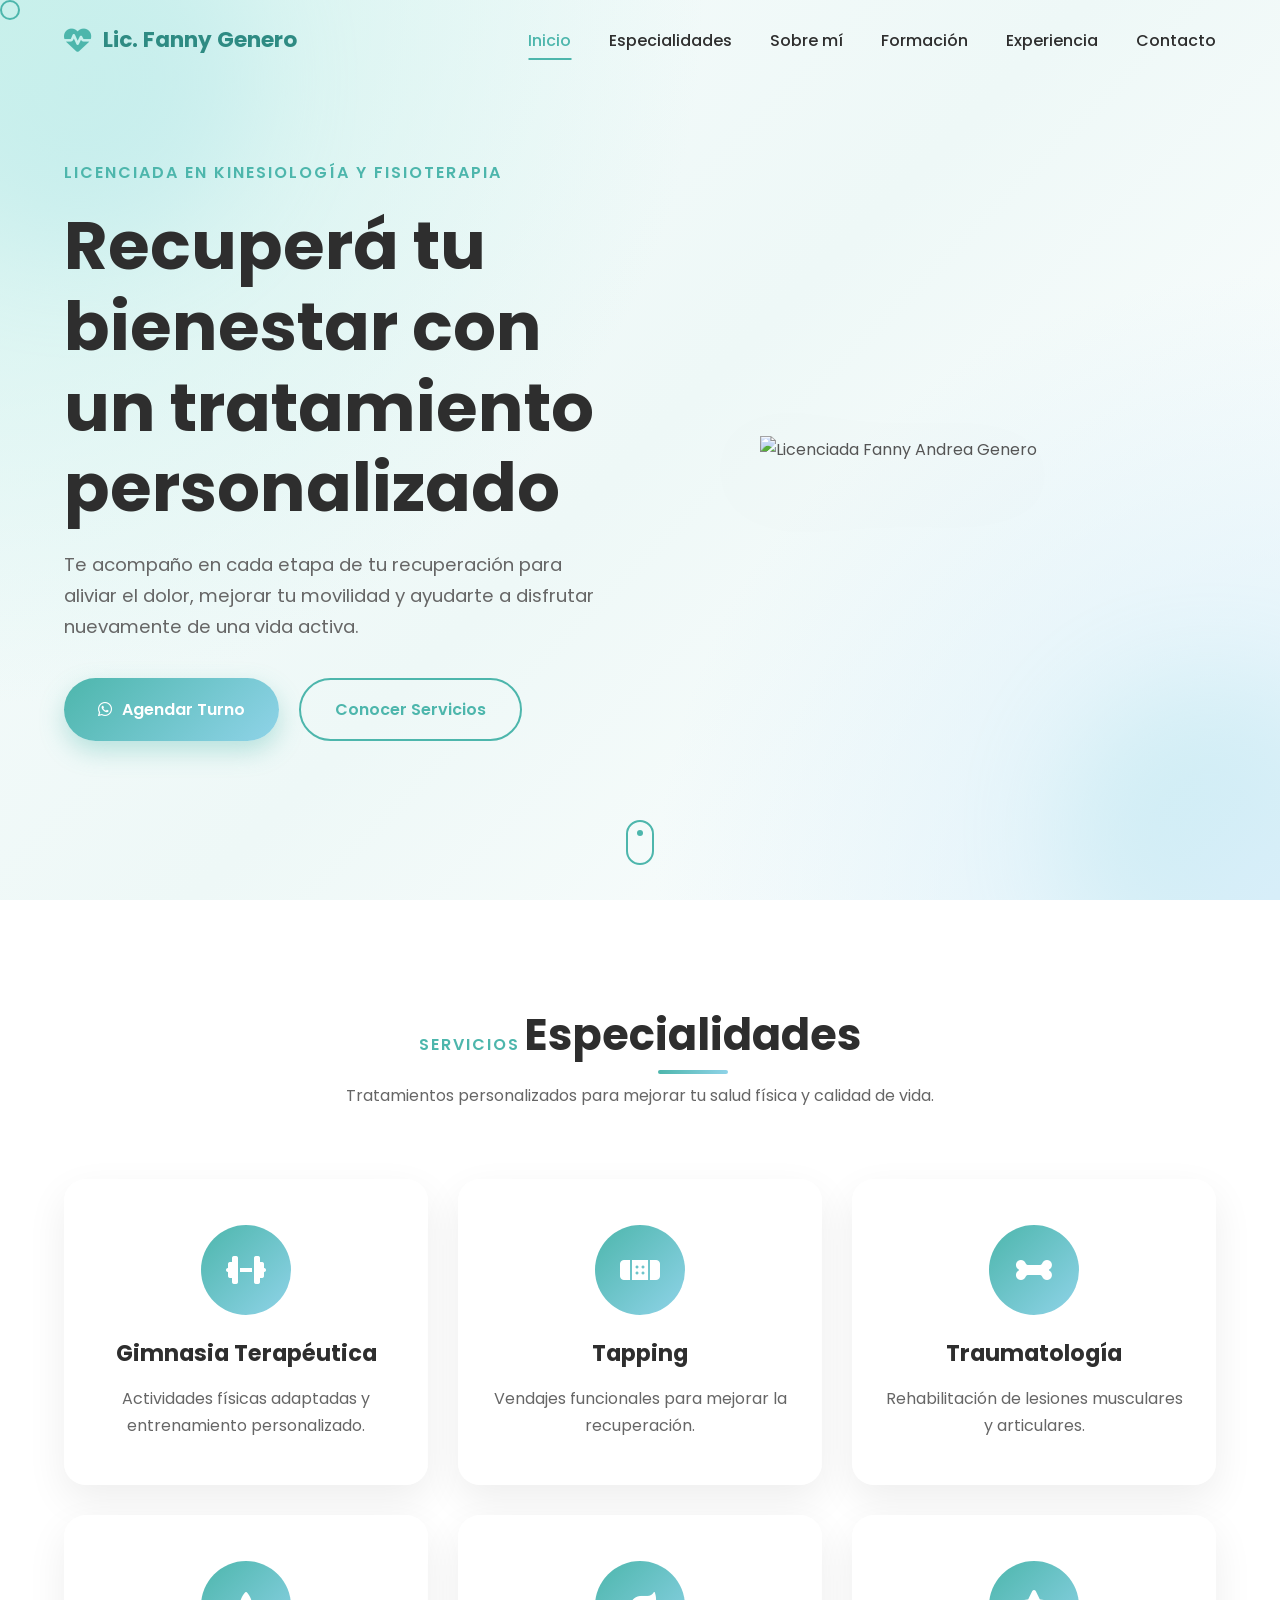
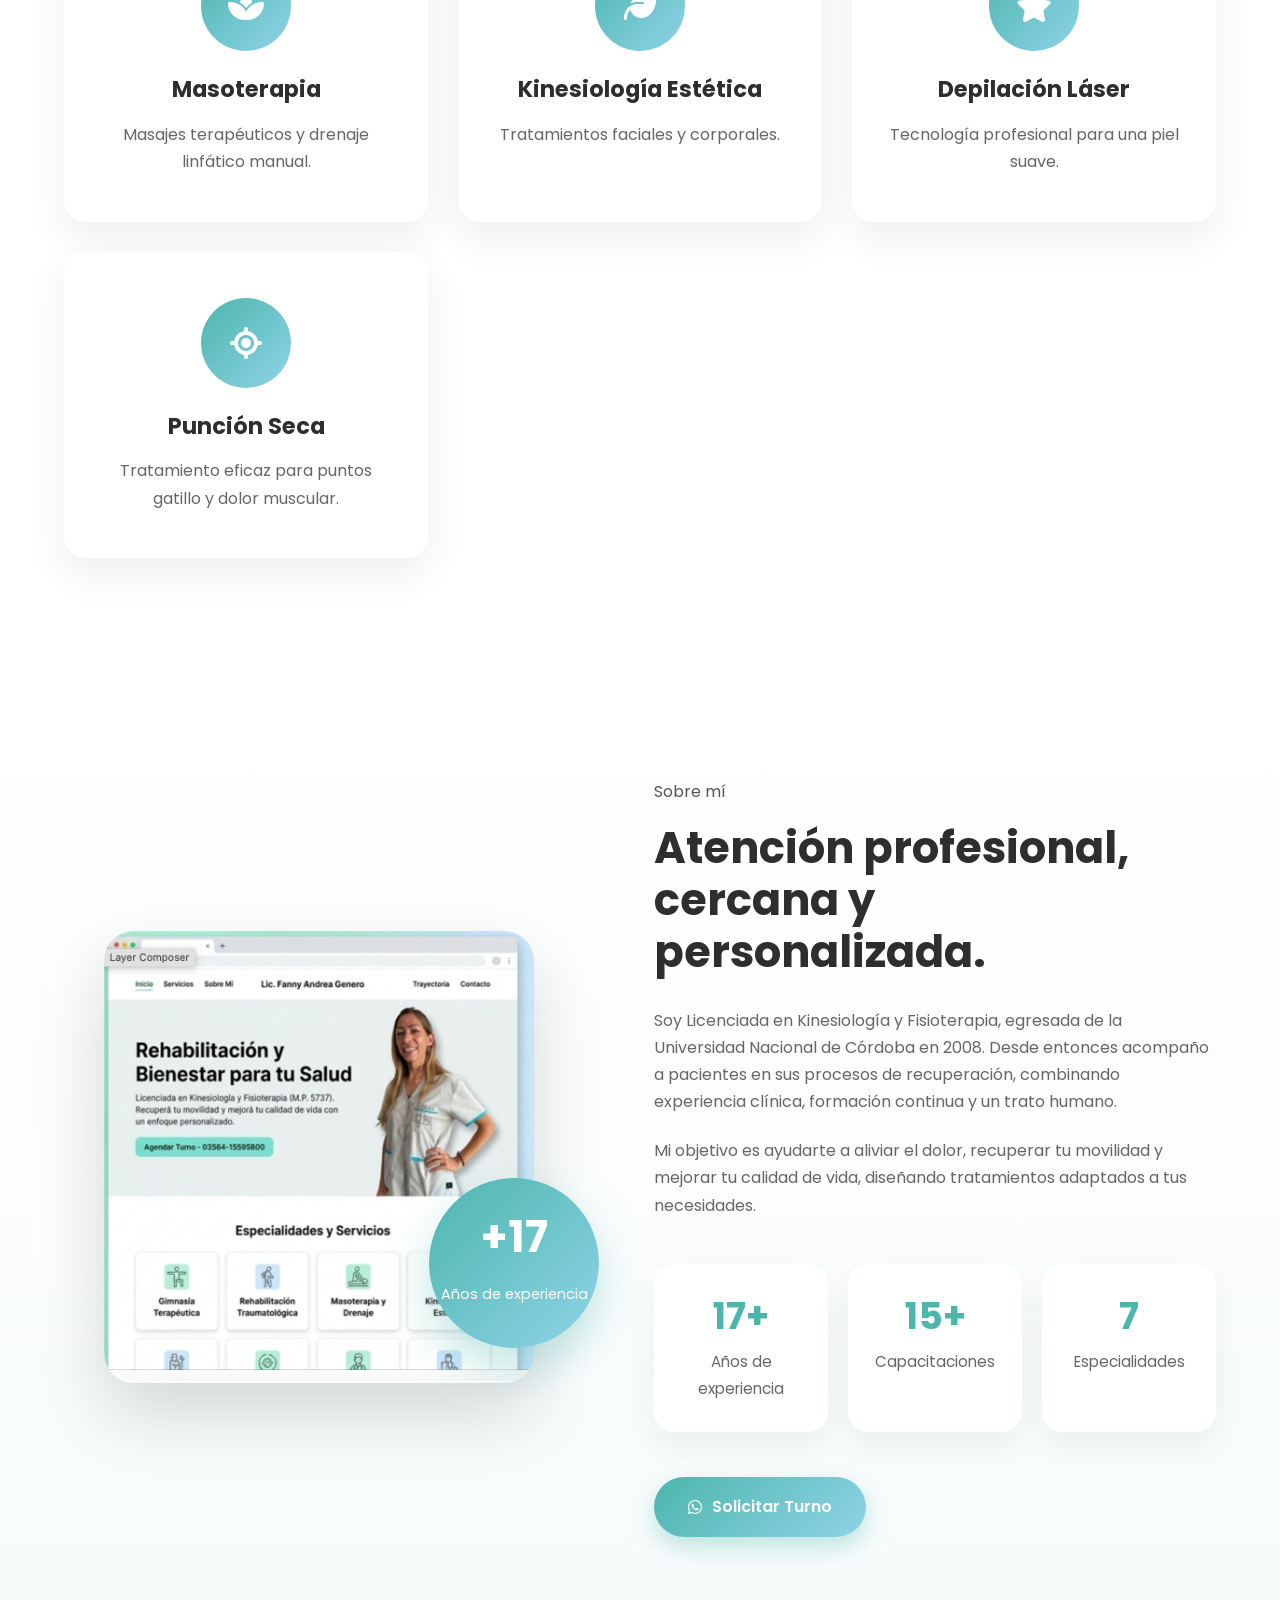
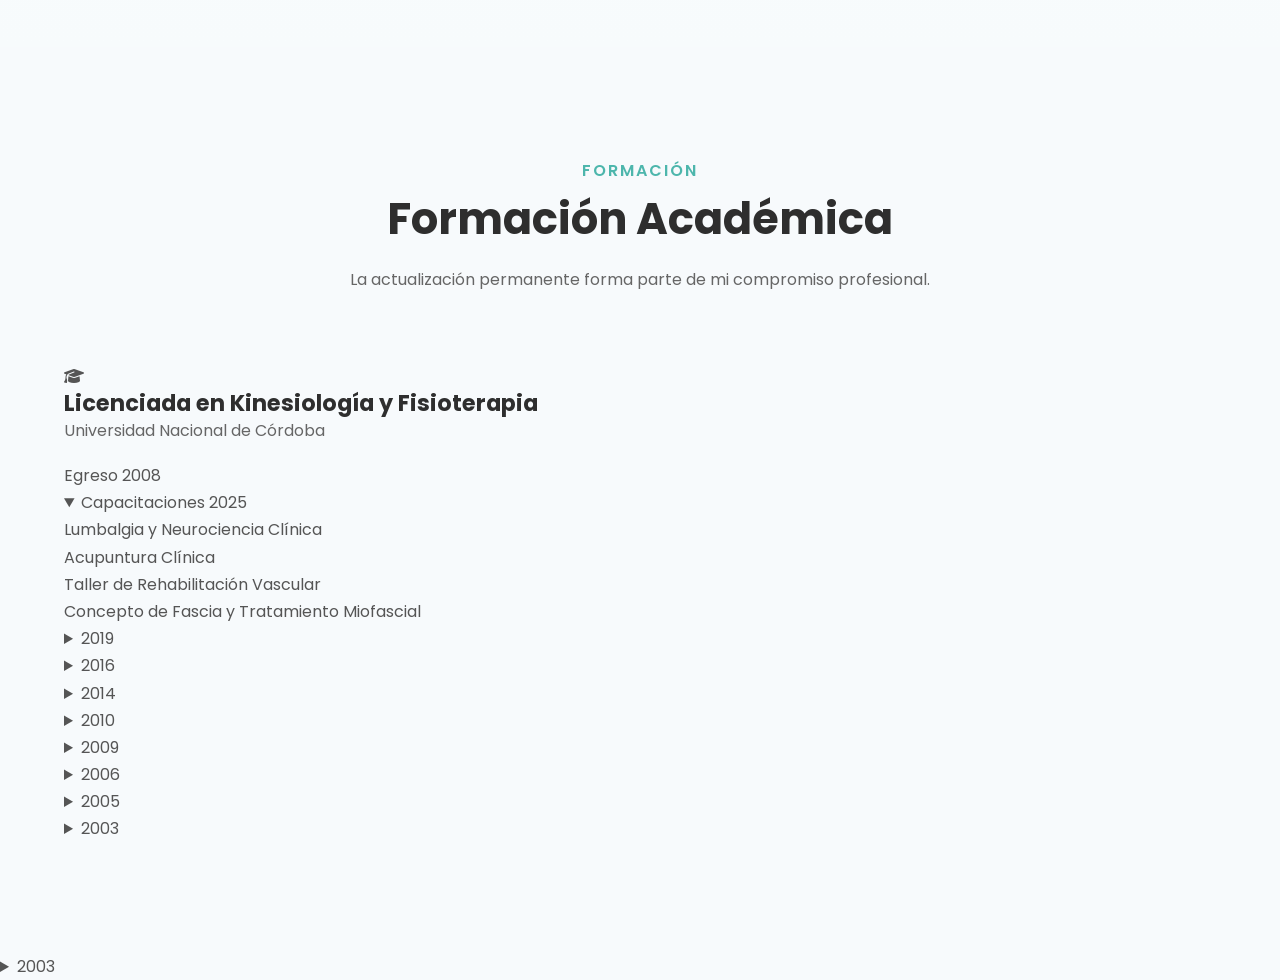
==== index.html @ ac8b34dc "Seccion About me terminada" ====
<!DOCTYPE html>
<html lang="es">
    

<head>
    <meta charset="UTF-8">
    <meta http-equiv="X-UA-Compatible" content="IE=edge">

    <meta name="viewport"
        content="width=device-width, initial-scale=1.0">

    <title>
        Lic. Fanny Andrea Genero | Kinesiología y Fisioterapia
    </title>

    <meta name="description"
        content="Licenciada en Kinesiología y Fisioterapia. Rehabilitación traumatológica, punción seca, drenaje linfático, masoterapia, gimnasia terapéutica y tratamientos personalizados en San Francisco, Córdoba.">

    <meta name="keywords"
        content="kinesiología, fisioterapia, rehabilitación, traumatología, drenaje linfático, masoterapia, punción seca, San Francisco Córdoba">

    <meta name="author"
        content="Lic. Fanny Andrea Genero">

    <!-- Google Fonts -->

    <link rel="preconnect"
        href="https://fonts.googleapis.com">

    <link rel="preconnect"
        href="https://fonts.gstatic.com"
        crossorigin>

    <link href="https://fonts.googleapis.com/css2?family=Poppins:wght@300;400;500;600;700&display=swap"
        rel="stylesheet">

    <!-- Font Awesome -->

    <link rel="stylesheet"
        href="https://cdnjs.cloudflare.com/ajax/libs/font-awesome/6.7.2/css/all.min.css">

    <!-- AOS -->

    <link href="https://unpkg.com/aos@2.3.4/dist/aos.css"
        rel="stylesheet">

    <!-- CSS -->

    <link rel="stylesheet"
        href="css/style.css">

   <link rel="stylesheet"
        href="css/animations.css">

    <link rel="stylesheet"
        href="css/responsive.css">


</head>

<body>
    
    <!--==========================
            CURSOR
    ===========================-->

    <div class="cursor"></div>

    <!--==========================
            HEADER
    ===========================-->

    <header id="header">

        <div class="container">
    
            <a href="#hero" class="logo">
    
                <i class="fa-solid fa-heart-pulse"></i>
    
                <span>Lic. Fanny Genero</span>
    
            </a>
    
            <nav id="navbar">
    
                <ul>
    
                    <li><a href="#hero" class="active">Inicio</a></li>
    
                    <li><a href="#especialidades">Especialidades</a></li>
    
                    <li><a href="#about">Sobre mí</a></li>
    
                    <li><a href="#formacion">Formación</a></li>
    
                    <li><a href="#experiencia">Experiencia</a></li>
    
                    <li><a href="#contacto">Contacto</a></li>
    
                </ul>
    
            </nav>
    
            <div class="menu-btn" id="menu-btn">
    
                <span></span>
                <span></span>
                <span></span>
    
            </div>
    
        </div>
    
    </header>
    
    <div id="progress-bar"></div>

    <!--==========================
            HERO
    ===========================-->

    <section id="hero">

        <div class="hero-bg"></div>

        <div class="blob blob1"></div>

        <div class="blob blob2"></div>

        <div class="container hero-container">

            <div class="hero-text"
                data-aos="fade-right">

                <span class="subtitle">

                    Licenciada en Kinesiología y Fisioterapia

                </span>

                <h1>

                    Recuperá tu bienestar
                    con un tratamiento
                    personalizado

                </h1>

                <p>

                    Te acompaño en cada etapa de tu recuperación
                    para aliviar el dolor, mejorar tu movilidad
                    y ayudarte a disfrutar nuevamente de una vida activa.

                </p>

                <div class="hero-buttons">

                    <a href="https://wa.me/54356415595800"
                        target="_blank"
                        class="btn-primary">

                        <i class="fab fa-whatsapp"></i>

                        Agendar Turno

                    </a>

                    <a href="#especialidades"
                        class="btn-secondary">

                        Conocer Servicios

                    </a>

                </div>

            </div>

            <div class="hero-image"
                data-aos="fade-left">
                <img src="assets/img/fanny.png"
                    alt="Licenciada Fanny Andrea Genero">

            </div>

        </div>

        <div class="scroll-down">

            <span></span>

        </div>

    </section>

    <!--==========================
        ESPECIALIDADES
    ===========================-->

    <section id="especialidades">

        <div class="container">

            <div class="section-title"
                data-aos="fade-up">

                <span>Servicios</span>

                <h2>

                    Especialidades

                </h2>

                <p>

                    Tratamientos personalizados para mejorar
                    tu salud física y calidad de vida.

                </p>

            </div>

            <div class="cards">

                <!-- CARD -->

                <article class="card"
                    data-aos="zoom-in">

                    <i class="fas fa-dumbbell"></i>

                    <h3>

                        Gimnasia Terapéutica

                    </h3>

                    <p>

                        Actividades físicas adaptadas y entrenamiento personalizado.

                    </p>

                </article>

                <!-- CARD -->

                <article class="card"
                    data-aos="zoom-in"
                    data-aos-delay="100">

                    <i class="fas fa-band-aid"></i>

                    <h3>

                        Tapping

                    </h3>

                    <p>

                        Vendajes funcionales para mejorar la recuperación.

                    </p>

                </article>

                <!-- CARD -->

                <article class="card"
                    data-aos="zoom-in"
                    data-aos-delay="200">

                    <i class="fas fa-bone"></i>

                    <h3>

                        Traumatología

                    </h3>

                    <p>

                        Rehabilitación de lesiones musculares y articulares.

                    </p>

                </article>

                <!-- CARD -->

                <article class="card"
                    data-aos="zoom-in"
                    data-aos-delay="300">

                    <i class="fas fa-spa"></i>

                    <h3>

                        Masoterapia

                    </h3>

                    <p>

                        Masajes terapéuticos y drenaje linfático manual.

                    </p>

                </article>

                <!-- CARD -->

                <article class="card"
                    data-aos="zoom-in">

                    <i class="fas fa-leaf"></i>

                    <h3>

                        Kinesiología Estética

                    </h3>

                    <p>

                        Tratamientos faciales y corporales.

                    </p>

                </article>

                <!-- CARD -->

                <article class="card"
                    data-aos="zoom-in">

                    <i class="fas fa-star"></i>

                    <h3>

                        Depilación Láser

                    </h3>

                    <p>

                        Tecnología profesional para una piel suave.

                    </p>

                </article>

                <!-- CARD -->

                <article class="card"
                    data-aos="zoom-in">

                    <i class="fas fa-location-crosshairs"></i>

                    <h3>

                        Punción Seca

                    </h3>

                    <p>

                        Tratamiento eficaz para puntos gatillo y dolor muscular.

                    </p>

                </article>

            </div>

        </div>

    </section>
    <!--==========================
        SOBRE MI
===========================-->

<section id="about">

    <div class="container">

        <div class="about-grid">

            <div class="about-image" data-aos="fade-right">

                <div class="image-wrapper">

                    <img src="assets/img/sobremi.png"
                        alt="Lic. Fanny Andrea Genero">

                    <div class="experience-badge">

                        <span>+17</span>

                        <p>Años de experiencia</p>

                    </div>

                </div>

            </div>

            <div class="about-content" data-aos="fade-left">

                <span class="section-subtitle">

                    Sobre mí

                </span>

                <h2>

                    Atención profesional, cercana y personalizada.

                </h2>

                <p>

                    Soy Licenciada en Kinesiología y Fisioterapia,
                    egresada de la Universidad Nacional de Córdoba en 2008.
                    Desde entonces acompaño a pacientes en sus procesos de recuperación,
                    combinando experiencia clínica, formación continua y un trato humano.

                </p>

                <p>

                    Mi objetivo es ayudarte a aliviar el dolor,
                    recuperar tu movilidad y mejorar tu calidad de vida,
                    diseñando tratamientos adaptados a tus necesidades.

                </p>

                <div class="stats">

                    <div class="stat">

                        <h3 class="counter" data-target="17">17+</h3>

                        <span>Años de experiencia</span>

                    </div>

                    <div class="stat">

                        <h3 class="counter" data-target="15">15+</h3>

                        <span>Capacitaciones</span>

                    </div>

                    <div class="stat">

                        <h3 class="counter" data-target="7">7</h3>

                        <span>Especialidades</span>

                    </div>

                </div>

                <a href="https://wa.me/54356415595800"

                    class="btn-primary"

                    target="_blank">

                    <i class="fab fa-whatsapp"></i>

                    Solicitar Turno

                </a>

            </div>

        </div>

    </div>

</section>
<!--==========================
        FORMACION
===========================-->

<section id="formacion">

    <div class="container">

        <div class="section-title"
            data-aos="fade-up">

            <span>Formación</span>

            <h2>

                Formación Académica

            </h2>

            <p>

                La actualización permanente forma parte de mi compromiso profesional.

            </p>

        </div>

        <div class="degree-card"
            data-aos="zoom-in">

            <i class="fa-solid fa-graduation-cap"></i>

            <div>

                <h3>

                    Licenciada en Kinesiología y Fisioterapia

                </h3>

                <p>

                    Universidad Nacional de Córdoba

                </p>

                <span>

                    Egreso 2008

                </span>

            </div>

        </div>
        <div class="accordion">

            <details open>
        
                <summary>Capacitaciones 2025</summary>
        
                <ul>
        
                    <li>Lumbalgia y Neurociencia Clínica</li>
        
                    <li>Acupuntura Clínica</li>
        
                    <li>Taller de Rehabilitación Vascular</li>
        
                    <li>Concepto de Fascia y Tratamiento Miofascial</li>
        
                </ul>
        
            </details>
        
            <details>
        
                <summary>2019</summary>
        
                <ul>
        
                    <li>Punción Seca Avanzada Nivel II</li>
        
                </ul>
        
            </details>
        
            <details>
        
                <summary>2016</summary>
        
                <ul>
        
                    <li>Punción Seca y Acupuntura Nivel I</li>
        
                </ul>
        
            </details>
        
            <details>
        
                <summary>2014</summary>
        
                <ul>
        
                    <li>Estética Facial</li>
        
                </ul>
        
            </details>
        
            <details>
        
                <summary>2010</summary>
        
                <ul>
        
                    <li>Entrenamiento Físico</li>
        
                </ul>
        
            </details>
        
            <details>
        
                <summary>2009</summary>
        
                <ul>
        
                    <li>Fisioterapia Aplicada</li>
        
                    <li>Drenaje Linfático</li>
        
                    <li>Actividades Físicas Adaptadas</li>
        
                    <li>Patología de Miembro Superior</li>
        
                </ul>
        
            </details>
        
            <details>
        
                <summary>2006</summary>
        
                <ul>
        
                    <li>Primeros Auxilios y RCP</li>
        
                </ul>
        
            </details>
        
            <details>
        
                <summary>2005</summary>
        
                <ul>
        
                    <li>Masoterapia Profesional</li>
        
                </ul>
        
            </details>
        
            <details>
        
                <summary>2003</summary>
        
                <ul>
        
                    <li>Anatomía del Aparato Digestivo</li>
        
                </ul>
        
            </details>
        
        </div>
        
        </div>
        
        </section>
        
                </ul>
        
            </details>
        
            <details>
        
                <summary>2003</summary>
        
                <ul>
        
                    <li>Anatomía del Aparato Digestivo</li>
        
                </ul>
        
            </details>
        
        </div>
        
        </div>
        
        </section>
        <script src="https://unpkg.com/aos@2.3.4/dist/aos.js"></script>

        <script>
            AOS.init({
                duration: 900,
                once: true
            });
        </script>
    
        <!-- JavaScript -->
        <script src="js/script.js"></script>
    
    </body>
    </html>
---- css/style.css ----
/*==================================================
                GOOGLE VARIABLES
==================================================*/

:root{

    --primary:#4DB6AC;
    --primary-dark:#2E8B83;

    --secondary:#8FD3E8;

    --accent:#6ED3CF;

    --dark:#2E2E2E;

    --text:#555;

    --light:#F7FAFC;

    --white:#FFFFFF;

    --shadow:0 15px 40px rgba(0,0,0,.08);

    --radius:18px;

    --transition:.35s ease;

    --max-width:1200px;

}
/*==================================================
                GOOGLE VARIABLES
==================================================*/

:root{

    --primary:#4DB6AC;
    --primary-dark:#2E8B83;

    --secondary:#8FD3E8;

    --accent:#6ED3CF;

    --dark:#2E2E2E;

    --text:#555;

    --light:#F7FAFC;

    --white:#FFFFFF;

    --shadow:0 15px 40px rgba(0,0,0,.08);

    --radius:18px;

    --transition:.35s ease;

    --max-width:1200px;

}
/*==================================================
                    RESET
==================================================*/

*{

    margin:0;
    padding:0;
    box-sizing:border-box;

}

html{

    scroll-behavior:smooth;

}

body{

    font-family:'Poppins',sans-serif;

    color:var(--text);

    background:var(--light);

    overflow-x:hidden;

    line-height:1.7;

}

img{

    width:40%;

    display:block;

}

a{

    text-decoration:none;

    color:inherit;

}

ul{

    list-style:none;

}

section{

    padding:110px 0;

    position:relative;

}

.container{

    width:min(90%,var(--max-width));

    margin:auto;

}
/*==================================================
                SCROLLBAR
==================================================*/

::-webkit-scrollbar{

    width:10px;

}

::-webkit-scrollbar-track{

    background:#eee;

}

::-webkit-scrollbar-thumb{

    background:var(--primary);

    border-radius:20px;

}

::-webkit-scrollbar-thumb:hover{

    background:var(--primary-dark);

}
/*==================================================
                TYPOGRAPHY
==================================================*/

h1,h2,h3,h4{

    color:var(--dark);

    line-height:1.2;

}

h1{

    font-size:4rem;

    font-weight:700;

}

h2{

    font-size:2.7rem;

    margin-bottom:20px;

}

h3{

    font-size:1.4rem;

}

p{

    margin-bottom:18px;

    color:#666;

}

.section-title{

    text-align:center;

    margin-bottom:70px;

}

.section-title span{

    display:inline-block;

    color:var(--primary);

    font-weight:600;

    letter-spacing:2px;

    text-transform:uppercase;

    margin-bottom:10px;

}

.section-title p{

    max-width:650px;

    margin:auto;

}
/*==================================================
                    BUTTONS
==================================================*/

.btn-primary{

    display:inline-flex;

    align-items:center;

    gap:10px;

    background:linear-gradient(135deg,
    var(--primary),
    var(--secondary));

    color:white;

    padding:16px 34px;

    border-radius:50px;

    transition:.35s;

    font-weight:600;

    box-shadow:0 10px 25px rgba(77,182,172,.35);

}

.btn-primary:hover{

    transform:translateY(-5px);

    box-shadow:0 20px 35px rgba(77,182,172,.45);

}

.btn-secondary{

    display:inline-flex;

    padding:16px 34px;

    border-radius:50px;

    border:2px solid var(--primary);

    color:var(--primary);

    transition:.35s;

    font-weight:600;

}

.btn-secondary:hover{

    background:var(--primary);

    color:white;

}
/*==================================================
                PRELOADER
==================================================*/

#preloader{

    position:fixed;

    inset:0;

    background:white;

    z-index:99999;

    display:flex;

    justify-content:center;

    align-items:center;

}

.loader{

    width:60px;

    height:60px;

    border:6px solid #ddd;

    border-top:6px solid var(--primary);

    border-radius:50%;

    animation:spin 1s linear infinite;

}

@keyframes spin{

    to{

        transform:rotate(360deg);

    }

}
/*==================================================
                CURSOR
==================================================*/

.cursor{

    width:20px;

    height:20px;

    border:2px solid var(--primary);

    border-radius:50%;

    position:fixed;

    pointer-events:none;

    z-index:9999;

    transition:transform .15s ease;

}
/*==================================================
                    HERO
==================================================*/

#hero{

    min-height:100vh;

    display:flex;

    align-items:center;

    position:relative;

    overflow:hidden;

    background:linear-gradient(
        135deg,
        #f7fcfc 0%,
        #eef8f7 50%,
        #ffffff 100%
    );

}

.hero-container{

    display:grid;

    grid-template-columns:1fr 1fr;

    align-items:center;

    gap:80px;

    position:relative;

    z-index:2;

}

.hero-text h1{

    font-size:4.2rem;

    margin:20px 0;

}

.hero-text p{

    font-size:1.15rem;

    max-width:550px;

    margin-bottom:35px;

}

.subtitle{

    display:inline-block;

    color:var(--primary);

    font-weight:600;

    letter-spacing:2px;

    text-transform:uppercase;

}

.hero-buttons{

    display:flex;

    gap:20px;

    flex-wrap:wrap;

}

.hero-image{

    display:flex;

    justify-content:center;

    position:relative;

}

.hero-image img{

    width:70%;

    max-width:500px;

    animation:floating 5s ease-in-out infinite;

    filter:drop-shadow(0 25px 40px rgba(0,0,0,.15));

}
/*==================================================
                HERO BACKGROUND
==================================================*/

.hero-bg{

    position:absolute;

    inset:0;

    background:
    radial-gradient(circle at top left,#c8f0eb 0%,transparent 45%),
    radial-gradient(circle at bottom right,#d7eef9 0%,transparent 40%);

    z-index:1;

}

.blob{

    position:absolute;

    border-radius:50%;

    filter:blur(60px);

    opacity:.45;

    animation:blob 12s ease-in-out infinite;

}

.blob1{

    width:320px;

    height:320px;

    background:#8FD3E8;

    top:-80px;

    left:-80px;

}

.blob2{

    width:260px;

    height:260px;

    background:#6ED3CF;

    bottom:-60px;

    right:-60px;

}
/*==================================================
            SCROLL INDICATOR
==================================================*/

.scroll-down{

    position:absolute;

    bottom:35px;

    left:50%;

    transform:translateX(-50%);

}

.scroll-down span{

    width:28px;

    height:45px;

    border:2px solid var(--primary);

    border-radius:20px;

    display:block;

    position:relative;

}

.scroll-down span::before{

    content:"";

    position:absolute;

    width:6px;

    height:6px;

    background:var(--primary);

    border-radius:50%;

    left:50%;

    transform:translateX(-50%);

    top:8px;

    animation:scroll 2s infinite;

}
/*==================================================
                HEADER PREMIUM
==================================================*/

#header{

    position:fixed;

    top:0;

    left:0;

    width:100%;

    padding:22px 0;

    z-index:1000;

    transition:all .4s ease;

}

#header.scrolled{

    background:rgba(255,255,255,.85);

    backdrop-filter:blur(18px);

    -webkit-backdrop-filter:blur(18px);

    box-shadow:0 8px 30px rgba(0,0,0,.08);

    padding:16px 0;

}

#header .container{

    display:flex;

    justify-content:space-between;

    align-items:center;

}

.logo{

    display:flex;

    align-items:center;

    gap:12px;

    font-size:1.35rem;

    font-weight:700;

    color:var(--primary-dark);

}

.logo i{

    font-size:1.7rem;

    color:var(--primary);

}

#navbar ul{

    display:flex;

    gap:38px;

}

#navbar a{

    position:relative;

    font-weight:500;

    color:var(--dark);

    transition:.3s;

}

#navbar a:hover,
#navbar a.active{

    color:var(--primary);

}

#navbar a::after{

    content:"";

    position:absolute;

    left:50%;

    bottom:-8px;

    width:0;

    height:2px;

    background:var(--primary);

    transform:translateX(-50%);

    transition:.3s;

}

#navbar a:hover::after,
#navbar a.active::after{

    width:100%;

}

.menu-btn{

    display:none;

    width:34px;

    cursor:pointer;

}

.menu-btn span{

    display:block;

    height:3px;

    margin:7px 0;

    background:var(--dark);

    border-radius:10px;

    transition:.3s;

}

/* Barra de progreso */

#progress-bar{

    position:fixed;

    top:0;

    left:0;

    width:0;

    height:4px;

    background:linear-gradient(90deg,var(--primary),var(--secondary));

    z-index:2000;

}
/*==================================================
            ESPECIALIDADES
==================================================*/

#especialidades{

    background:#ffffff;

}

.cards{

    display:grid;

    grid-template-columns:repeat(auto-fit,minmax(280px,1fr));

    gap:30px;

}

.card{

    position:relative;

    overflow:hidden;

    background:rgba(255,255,255,.9);

    border-radius:22px;

    padding:45px 30px;

    text-align:center;

    box-shadow:0 15px 40px rgba(0,0,0,.07);

    transition:all .35s ease;

    border:1px solid rgba(255,255,255,.4);

}

.card:hover{

    transform:translateY(-12px);

    box-shadow:0 30px 60px rgba(0,0,0,.12);

}

.card i{

    width:90px;

    height:90px;

    margin:auto;

    display:flex;

    align-items:center;

    justify-content:center;

    border-radius:50%;

    font-size:2rem;

    color:#fff;

    background:linear-gradient(135deg,var(--primary),var(--secondary));

    margin-bottom:25px;

    transition:.35s;

}

.card:hover i{

    transform:rotateY(180deg) scale(1.1);

}

.card h3{

    margin-bottom:18px;

}

.card p{

    margin:0;

}
/*==================================================
            ESPECIALIDADES
==================================================*/

#especialidades{

    background:#ffffff;

}

.cards{

    display:grid;

    grid-template-columns:repeat(auto-fit,minmax(280px,1fr));

    gap:30px;

}

.card{

    position:relative;

    overflow:hidden;

    background:rgba(255,255,255,.9);

    border-radius:22px;

    padding:45px 30px;

    text-align:center;

    box-shadow:0 15px 40px rgba(0,0,0,.07);

    transition:all .35s ease;

    border:1px solid rgba(255,255,255,.4);

}

.card:hover{

    transform:translateY(-12px);

    box-shadow:0 30px 60px rgba(0,0,0,.12);

}

.card i{

    width:90px;

    height:90px;

    margin:auto;

    display:flex;

    align-items:center;

    justify-content:center;

    border-radius:50%;

    font-size:2rem;

    color:#fff;

    background:linear-gradient(135deg,var(--primary),var(--secondary));

    margin-bottom:25px;

    transition:.35s;

}

.card:hover i{

    transform:rotateY(180deg) scale(1.1);

}

.card h3{

    margin-bottom:18px;

}

.card p{

    margin:0;

}
#especialidades .section-title h2{

    position:relative;

    display:inline-block;

}

#especialidades .section-title h2::after{

    content:"";

    width:70px;

    height:4px;

    background:linear-gradient(
        90deg,
        var(--primary),
        var(--secondary)
    );

    border-radius:10px;

    position:absolute;

    left:50%;

    bottom:-12px;

    transform:translateX(-50%);

}
/*==================================================
                    ABOUT
==================================================*/

#about{

    background:linear-gradient(
        180deg,
        #ffffff 0%,
        #f7fbfc 100%
    );

}

.about-grid{

    display:grid;

    grid-template-columns:1fr 1.1fr;

    gap:80px;

    align-items:center;

}

.image-wrapper{

    position:relative;

    display:flex;

    justify-content:center;

}

.image-wrapper img{

    width:100%;

    max-width:430px;

    border-radius:30px;

    box-shadow:0 30px 70px rgba(0,0,0,.15);

}

.experience-badge{

    position:absolute;

    right:-25px;

    bottom:35px;

    width:170px;

    height:170px;

    background:linear-gradient(
        135deg,
        var(--primary),
        var(--secondary)
    );

    color:white;

    border-radius:50%;

    display:flex;

    flex-direction:column;

    justify-content:center;

    align-items:center;

    text-align:center;

    box-shadow:0 20px 45px rgba(77,182,172,.35);

}

.experience-badge span{

    font-size:2.7rem;

    font-weight:700;

}

.experience-badge p{

    color:white;

    margin-top:8px;

    font-size:.9rem;

}

.about-content h2{

    margin:18px 0 28px;

}

.about-content p{

    margin-bottom:22px;

}
/*==================================================
                    STATS
==================================================*/

.stats{

    display:grid;

    grid-template-columns:repeat(3,1fr);

    gap:20px;

    margin:45px 0;

}

.stat{

    background:#fff;

    padding:30px 20px;

    border-radius:20px;

    text-align:center;

    box-shadow:0 12px 35px rgba(0,0,0,.06);

    transition:.35s;

}

.stat:hover{

    transform:translateY(-10px);

}

.stat h3{

    color:var(--primary);

    font-size:2.3rem;

    margin-bottom:10px;

}

.stat span{

    font-size:.95rem;

    color:#666;

}
---- css/animations.css ----
/*==================================================
                ANIMACIONES
==================================================*/

/* Fade In */

@keyframes fadeIn {
    from {
        opacity: 0;
    }
    to {
        opacity: 1;
    }
}

/* Fade Up */

@keyframes fadeUp {
    from {
        opacity: 0;
        transform: translateY(60px);
    }

    to {
        opacity: 1;
        transform: translateY(0);
    }
}

/* Fade Left */

@keyframes fadeLeft {
    from {
        opacity: 0;
        transform: translateX(-60px);
    }

    to {
        opacity: 1;
        transform: translateX(0);
    }
}

/* Fade Right */

@keyframes fadeRight {
    from {
        opacity: 0;
        transform: translateX(60px);
    }

    to {
        opacity: 1;
        transform: translateX(0);
    }
}

/* Zoom */

@keyframes zoomIn {

    from {

        opacity: 0;
        transform: scale(.8);

    }

    to {

        opacity: 1;
        transform: scale(1);

    }

}

/* Imagen flotando */

@keyframes floating {

    0% {

        transform: translateY(0px);

    }

    50% {

        transform: translateY(-15px);

    }

    100% {

        transform: translateY(0px);

    }

}

/* Blob */

@keyframes blob {

    0% {

        transform: translate(0,0) scale(1);

    }

    33% {

        transform: translate(30px,-40px) scale(1.08);

    }

    66% {

        transform: translate(-20px,20px) scale(.95);

    }

    100% {

        transform: translate(0,0) scale(1);

    }

}

/* Scroll Indicator */

@keyframes scroll {

    0% {

        opacity:0;
        transform:translateY(-5px);

    }

    50%{

        opacity:1;

    }

    100%{

        opacity:0;
        transform:translateY(15px);

    }

}

/* Shine */

@keyframes shine{

    from{

        left:-100%;

    }

    to{

        left:120%;

    }

}

/* Pulso */

@keyframes pulse{

    0%{

        transform:scale(1);

    }

    50%{

        transform:scale(1.08);

    }

    100%{

        transform:scale(1);

    }

}

/* Rotación Loader */

@keyframes spin{

    to{

        transform:rotate(360deg);

    }

}

/* Clases reutilizables */

.fade-up{

    animation:fadeUp .8s ease both;

}

.fade-left{

    animation:fadeLeft .8s ease both;

}

.fade-right{

    animation:fadeRight .8s ease both;

}

.zoom{

    animation:zoomIn .8s ease both;

}

.floating{

    animation:floating 4s ease-in-out infinite;

}

.blob-animation{

    animation:blob 10s ease-in-out infinite;

}

.pulse{

    animation:pulse 2s infinite;

}
---- css/responsive.css ----
/*==================================================
                ANIMACIONES
==================================================*/

/* Fade In */

@keyframes fadeIn {
    from {
        opacity: 0;
    }
    to {
        opacity: 1;
    }
}

/* Fade Up */

@keyframes fadeUp {
    from {
        opacity: 0;
        transform: translateY(60px);
    }

    to {
        opacity: 1;
        transform: translateY(0);
    }
}

/* Fade Left */

@keyframes fadeLeft {
    from {
        opacity: 0;
        transform: translateX(-60px);
    }

    to {
        opacity: 1;
        transform: translateX(0);
    }
}

/* Fade Right */

@keyframes fadeRight {
    from {
        opacity: 0;
        transform: translateX(60px);
    }

    to {
        opacity: 1;
        transform: translateX(0);
    }
}

/* Zoom */

@keyframes zoomIn {

    from {

        opacity: 0;
        transform: scale(.8);

    }

    to {

        opacity: 1;
        transform: scale(1);

    }

}

/* Imagen flotando */

@keyframes floating {

    0% {

        transform: translateY(0px);

    }

    50% {

        transform: translateY(-15px);

    }

    100% {

        transform: translateY(0px);

    }

}

/* Blob */

@keyframes blob {

    0% {

        transform: translate(0,0) scale(1);

    }

    33% {

        transform: translate(30px,-40px) scale(1.08);

    }

    66% {

        transform: translate(-20px,20px) scale(.95);

    }

    100% {

        transform: translate(0,0) scale(1);

    }

}

/* Scroll Indicator */

@keyframes scroll {

    0% {

        opacity:0;
        transform:translateY(-5px);

    }

    50%{

        opacity:1;

    }

    100%{

        opacity:0;
        transform:translateY(15px);

    }

}

/* Shine */

@keyframes shine{

    from{

        left:-100%;

    }

    to{

        left:120%;

    }

}

/* Pulso */

@keyframes pulse{

    0%{

        transform:scale(1);

    }

    50%{

        transform:scale(1.08);

    }

    100%{

        transform:scale(1);

    }

}

/* Rotación Loader */

@keyframes spin{

    to{

        transform:rotate(360deg);

    }

}

/* Clases reutilizables */

.fade-up{

    animation:fadeUp .8s ease both;

}

.fade-left{

    animation:fadeLeft .8s ease both;

}

.fade-right{

    animation:fadeRight .8s ease both;

}

.zoom{

    animation:zoomIn .8s ease both;

}

.floating{

    animation:floating 4s ease-in-out infinite;

}

.blob-animation{

    animation:blob 10s ease-in-out infinite;

}

.pulse{

    animation:pulse 2s infinite;

}
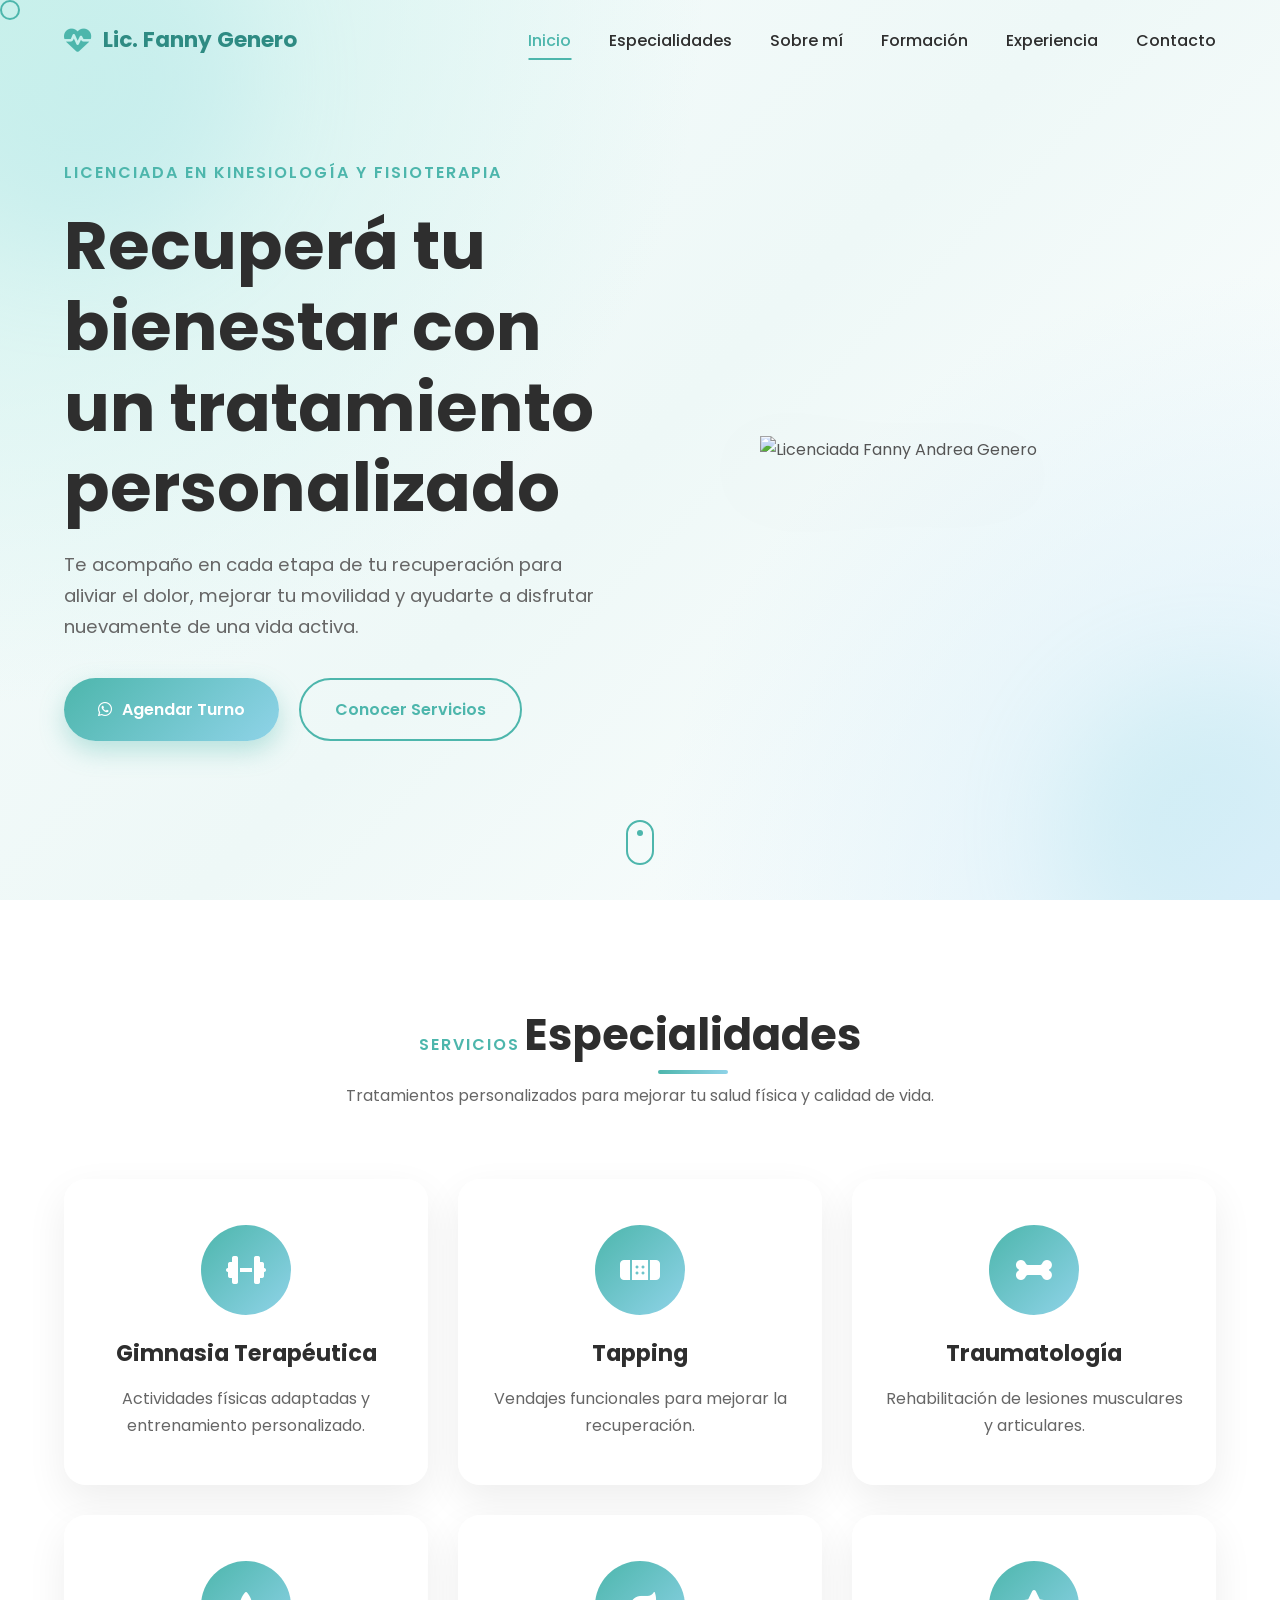
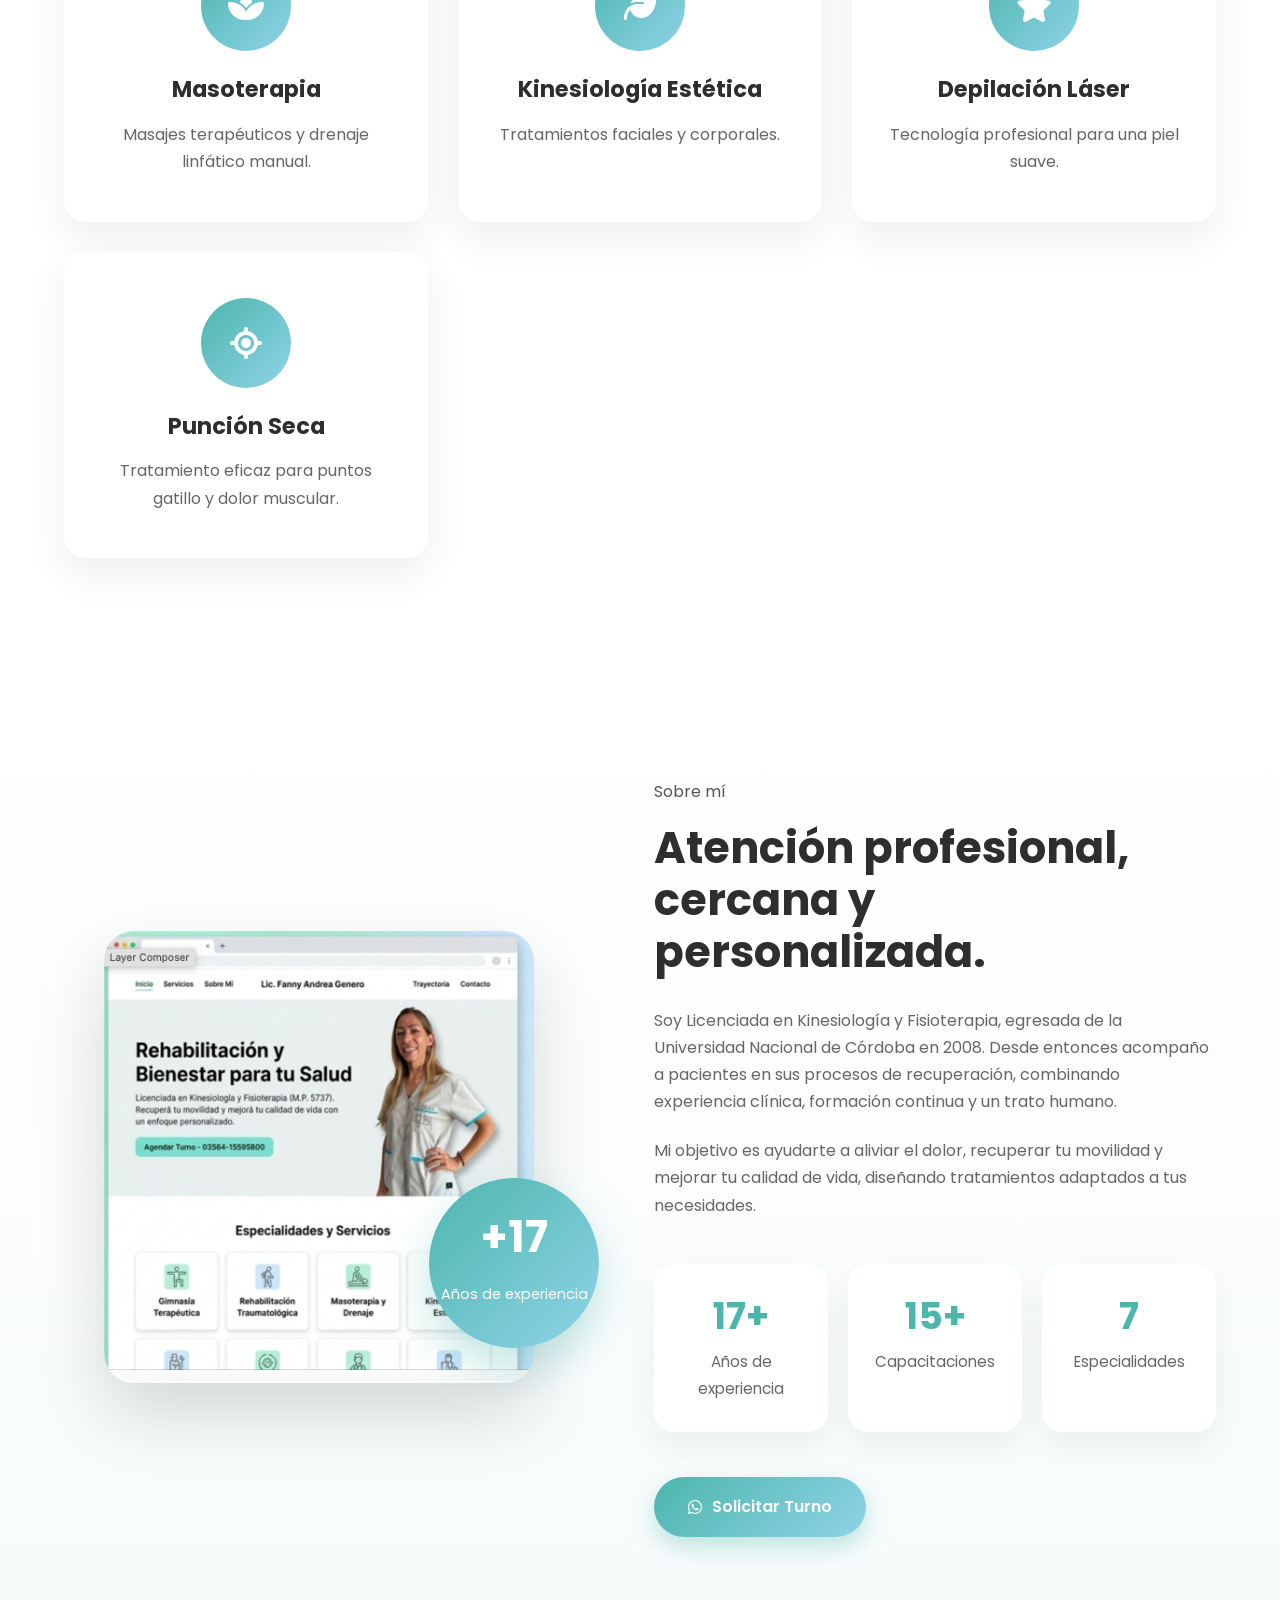
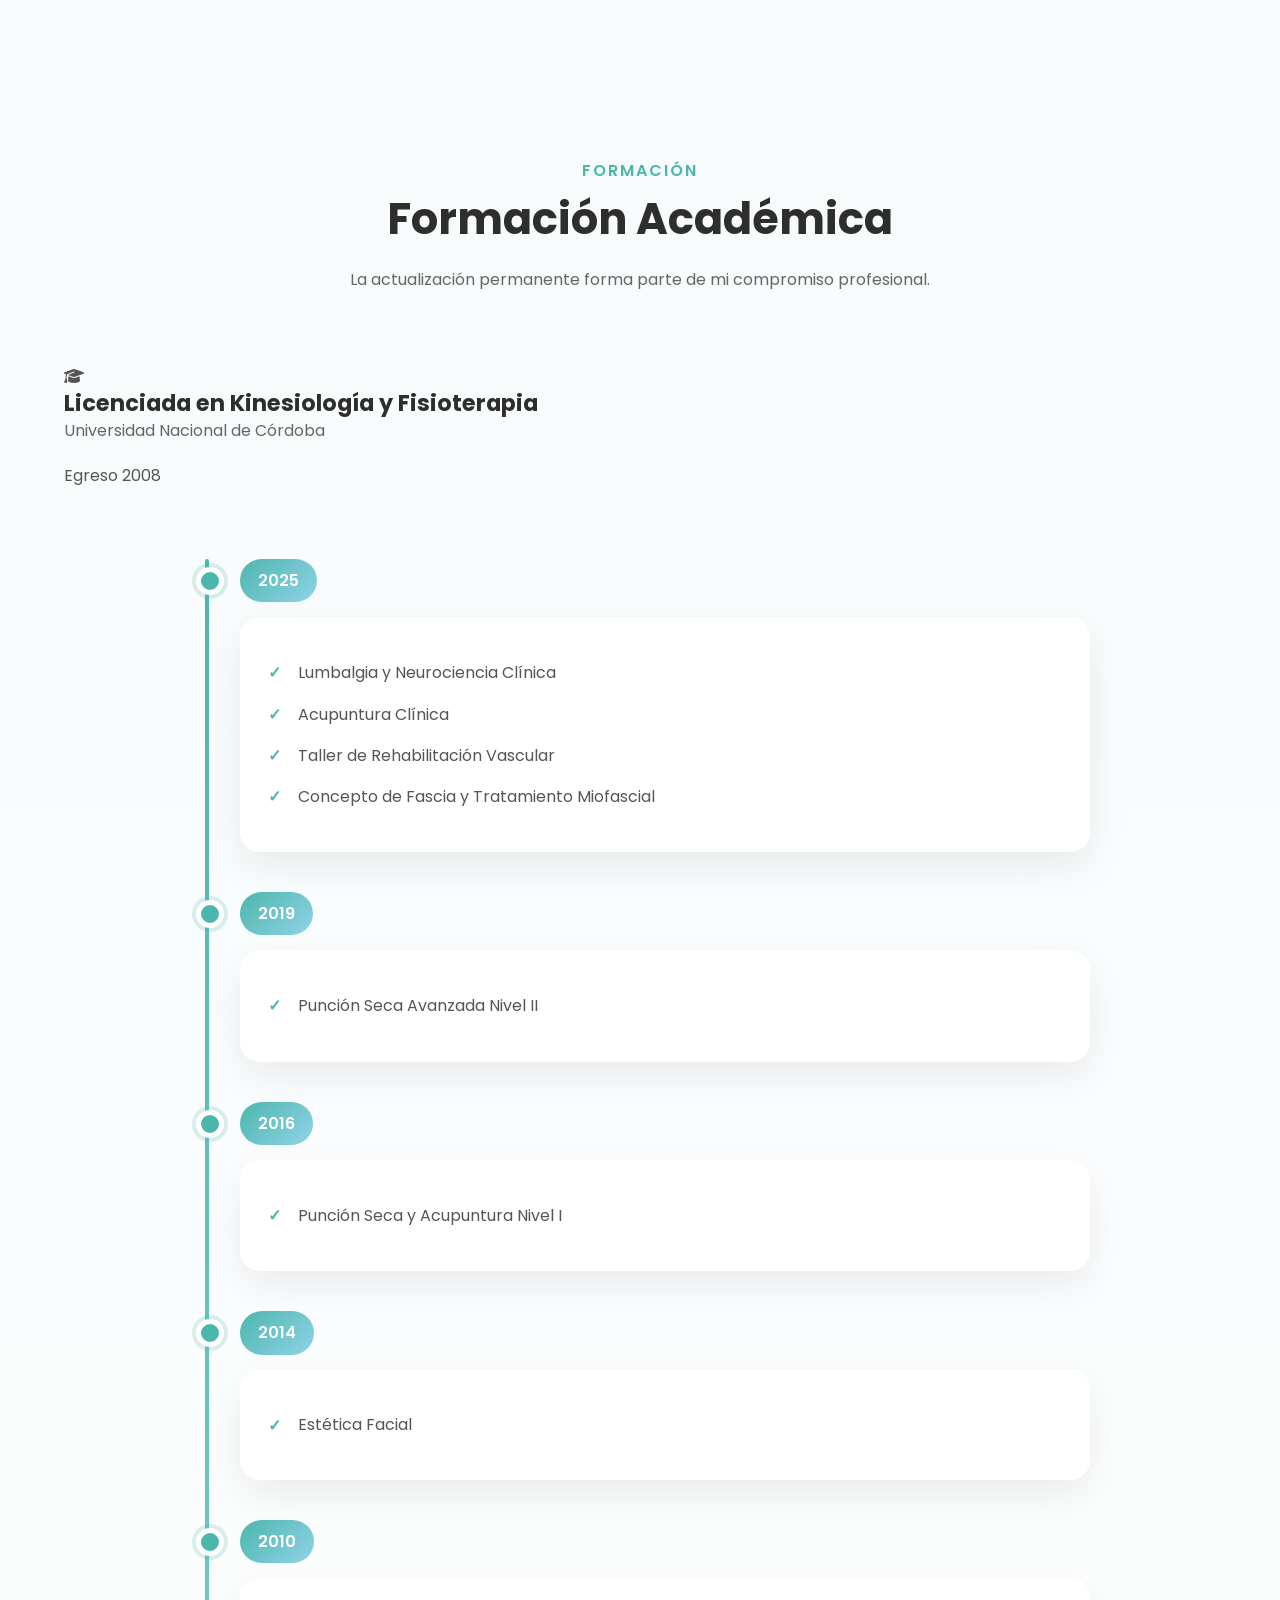
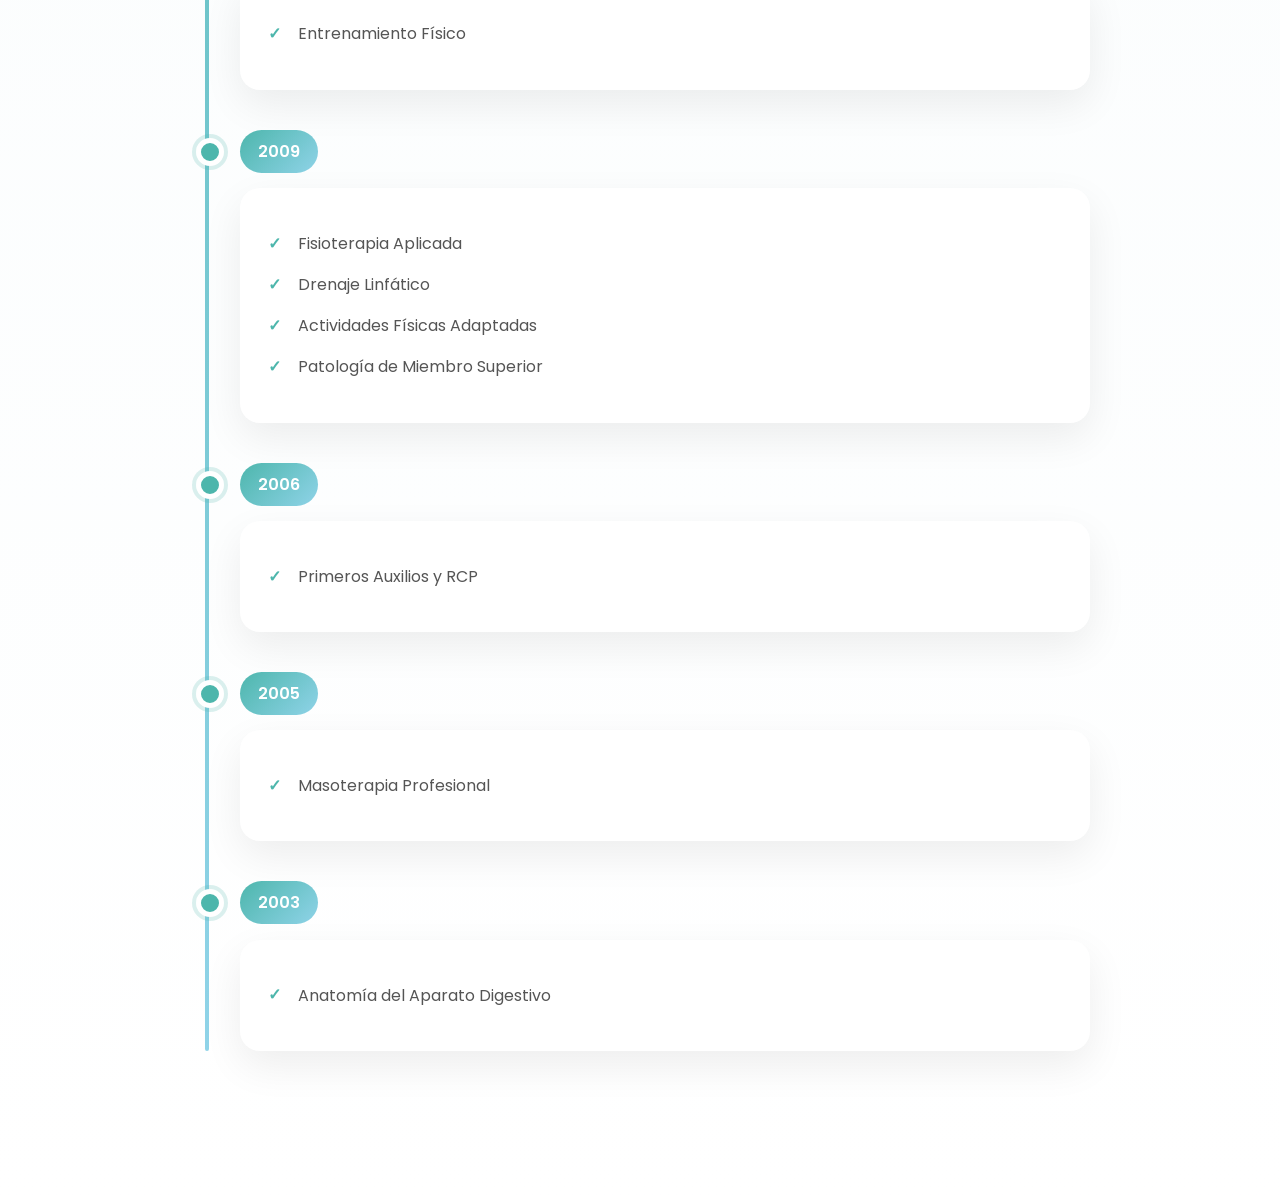
==== commit 8b2e1170: "Timeline de formacion terminada." ====
--- a/index.html
+++ b/index.html
@@ -542,155 +542,97 @@
             </div>
 
         </div>
-        <div class="accordion">
-
-            <details open>
-        
-                <summary>Capacitaciones 2025</summary>
-        
-                <ul>
-        
-                    <li>Lumbalgia y Neurociencia Clínica</li>
-        
-                    <li>Acupuntura Clínica</li>
-        
-                    <li>Taller de Rehabilitación Vascular</li>
-        
-                    <li>Concepto de Fascia y Tratamiento Miofascial</li>
-        
-                </ul>
-        
-            </details>
-        
-            <details>
-        
-                <summary>2019</summary>
-        
-                <ul>
-        
-                    <li>Punción Seca Avanzada Nivel II</li>
-        
-                </ul>
-        
-            </details>
-        
-            <details>
-        
-                <summary>2016</summary>
-        
-                <ul>
-        
-                    <li>Punción Seca y Acupuntura Nivel I</li>
-        
-                </ul>
-        
-            </details>
-        
-            <details>
-        
-                <summary>2014</summary>
-        
-                <ul>
-        
-                    <li>Estética Facial</li>
-        
-                </ul>
-        
-            </details>
-        
-            <details>
-        
-                <summary>2010</summary>
-        
-                <ul>
-        
-                    <li>Entrenamiento Físico</li>
-        
-                </ul>
-        
-            </details>
-        
-            <details>
-        
-                <summary>2009</summary>
-        
-                <ul>
-        
-                    <li>Fisioterapia Aplicada</li>
-        
-                    <li>Drenaje Linfático</li>
-        
-                    <li>Actividades Físicas Adaptadas</li>
-        
-                    <li>Patología de Miembro Superior</li>
-        
-                </ul>
-        
-            </details>
-        
-            <details>
-        
-                <summary>2006</summary>
-        
-                <ul>
-        
-                    <li>Primeros Auxilios y RCP</li>
-        
-                </ul>
-        
-            </details>
-        
-            <details>
-        
-                <summary>2005</summary>
-        
-                <ul>
-        
-                    <li>Masoterapia Profesional</li>
-        
-                </ul>
-        
-            </details>
-        
-            <details>
-        
-                <summary>2003</summary>
-        
-                <ul>
-        
-                    <li>Anatomía del Aparato Digestivo</li>
-        
-                </ul>
-        
-            </details>
-        
-        </div>
-        
-        </div>
-        
-        </section>
-        
-                </ul>
-        
-            </details>
-        
-            <details>
-        
-                <summary>2003</summary>
-        
-                <ul>
-        
-                    <li>Anatomía del Aparato Digestivo</li>
-        
-                </ul>
-        
-            </details>
-        
-        </div>
-        
-        </div>
-        
-        </section>
+        <div class="education-timeline">
+
+            <div class="education-item" data-aos="fade-up">
+                <div class="education-year">2025</div>
+                <div class="education-content">
+                    <ul>
+                        <li>Lumbalgia y Neurociencia Clínica</li>
+                        <li>Acupuntura Clínica</li>
+                        <li>Taller de Rehabilitación Vascular</li>
+                        <li>Concepto de Fascia y Tratamiento Miofascial</li>
+                    </ul>
+                </div>
+            </div>
+        
+            <div class="education-item" data-aos="fade-up">
+                <div class="education-year">2019</div>
+                <div class="education-content">
+                    <ul>
+                        <li>Punción Seca Avanzada Nivel II</li>
+                    </ul>
+                </div>
+            </div>
+        
+            <div class="education-item" data-aos="fade-up">
+                <div class="education-year">2016</div>
+                <div class="education-content">
+                    <ul>
+                        <li>Punción Seca y Acupuntura Nivel I</li>
+                    </ul>
+                </div>
+            </div>
+        
+            <div class="education-item" data-aos="fade-up">
+                <div class="education-year">2014</div>
+                <div class="education-content">
+                    <ul>
+                        <li>Estética Facial</li>
+                    </ul>
+                </div>
+            </div>
+        
+            <div class="education-item" data-aos="fade-up">
+                <div class="education-year">2010</div>
+                <div class="education-content">
+                    <ul>
+                        <li>Entrenamiento Físico</li>
+                    </ul>
+                </div>
+            </div>
+        
+            <div class="education-item" data-aos="fade-up">
+                <div class="education-year">2009</div>
+                <div class="education-content">
+                    <ul>
+                        <li>Fisioterapia Aplicada</li>
+                        <li>Drenaje Linfático</li>
+                        <li>Actividades Físicas Adaptadas</li>
+                        <li>Patología de Miembro Superior</li>
+                    </ul>
+                </div>
+            </div>
+        
+            <div class="education-item" data-aos="fade-up">
+                <div class="education-year">2006</div>
+                <div class="education-content">
+                    <ul>
+                        <li>Primeros Auxilios y RCP</li>
+                    </ul>
+                </div>
+            </div>
+        
+            <div class="education-item" data-aos="fade-up">
+                <div class="education-year">2005</div>
+                <div class="education-content">
+                    <ul>
+                        <li>Masoterapia Profesional</li>
+                    </ul>
+                </div>
+            </div>
+        
+            <div class="education-item" data-aos="fade-up">
+                <div class="education-year">2003</div>
+                <div class="education-content">
+                    <ul>
+                        <li>Anatomía del Aparato Digestivo</li>
+                    </ul>
+                </div>
+            </div>
+        
+        </div>
+    </div>
         <script src="https://unpkg.com/aos@2.3.4/dist/aos.js"></script>
 
         <script>
--- a/css/style.css
+++ b/css/style.css
@@ -1141,4 +1141,162 @@
 
     color:#666;
 
+}
+/*==================================================
+            EDUCATION TIMELINE
+==================================================*/
+
+#formacion{
+
+    background:linear-gradient(
+        180deg,
+        #f7fbfc 0%,
+        #ffffff 100%
+    );
+
+}
+
+.education-timeline{
+
+    position:relative;
+
+    max-width:900px;
+
+    margin:70px auto 0;
+
+    padding-left:50px;
+
+}
+
+.education-timeline::before{
+
+    content:"";
+
+    position:absolute;
+
+    left:15px;
+
+    top:0;
+
+    width:4px;
+
+    height:100%;
+
+    background:linear-gradient(
+        var(--primary),
+        var(--secondary)
+    );
+
+    border-radius:20px;
+
+}
+
+.education-item{
+
+    position:relative;
+
+    margin-bottom:40px;
+
+}
+
+.education-item::before{
+
+    content:"";
+
+    position:absolute;
+
+    left:-44px;
+
+    top:8px;
+
+    width:18px;
+
+    height:18px;
+
+    border-radius:50%;
+
+    background:var(--primary);
+
+    border:5px solid #fff;
+
+    box-shadow:0 0 0 4px rgba(77,182,172,.20);
+
+}
+
+.education-year{
+
+    display:inline-block;
+
+    background:linear-gradient(
+        135deg,
+        var(--primary),
+        var(--secondary)
+    );
+
+    color:#fff;
+
+    padding:8px 18px;
+
+    border-radius:50px;
+
+    font-weight:600;
+
+    margin-bottom:15px;
+
+}
+
+.education-content{
+
+    background:#fff;
+
+    padding:28px;
+
+    border-radius:20px;
+
+    box-shadow:0 15px 40px rgba(0,0,0,.07);
+
+    transition:.35s;
+
+}
+
+.education-content:hover{
+
+    transform:translateY(-6px);
+
+    box-shadow:0 25px 55px rgba(0,0,0,.12);
+
+}
+
+.education-content ul{
+
+    margin:0;
+
+    padding:0;
+
+    list-style:none;
+
+}
+
+.education-content li{
+
+    position:relative;
+
+    padding-left:30px;
+
+    margin:14px 0;
+
+}
+
+.education-content li::before{
+
+    content:"✓";
+
+    position:absolute;
+
+    left:0;
+
+    color:var(--primary);
+
+    font-weight:700;
+
 }
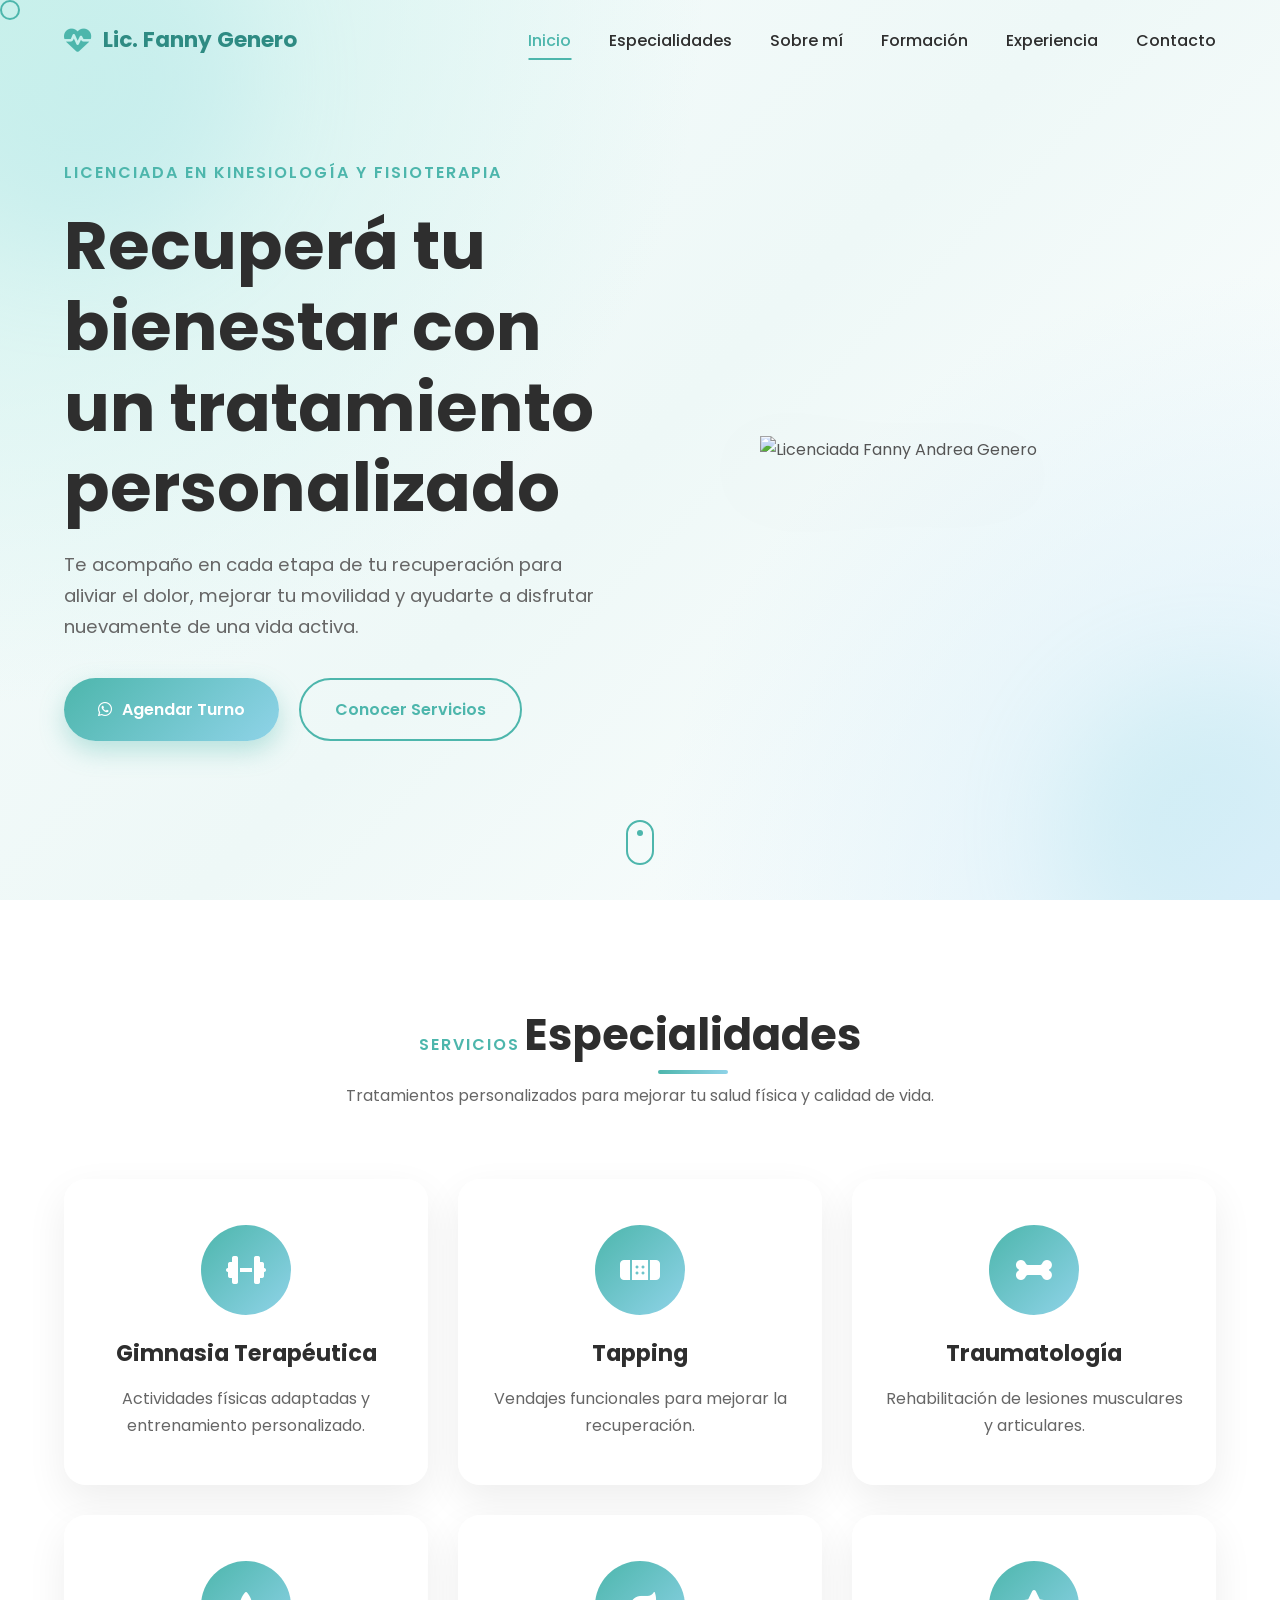
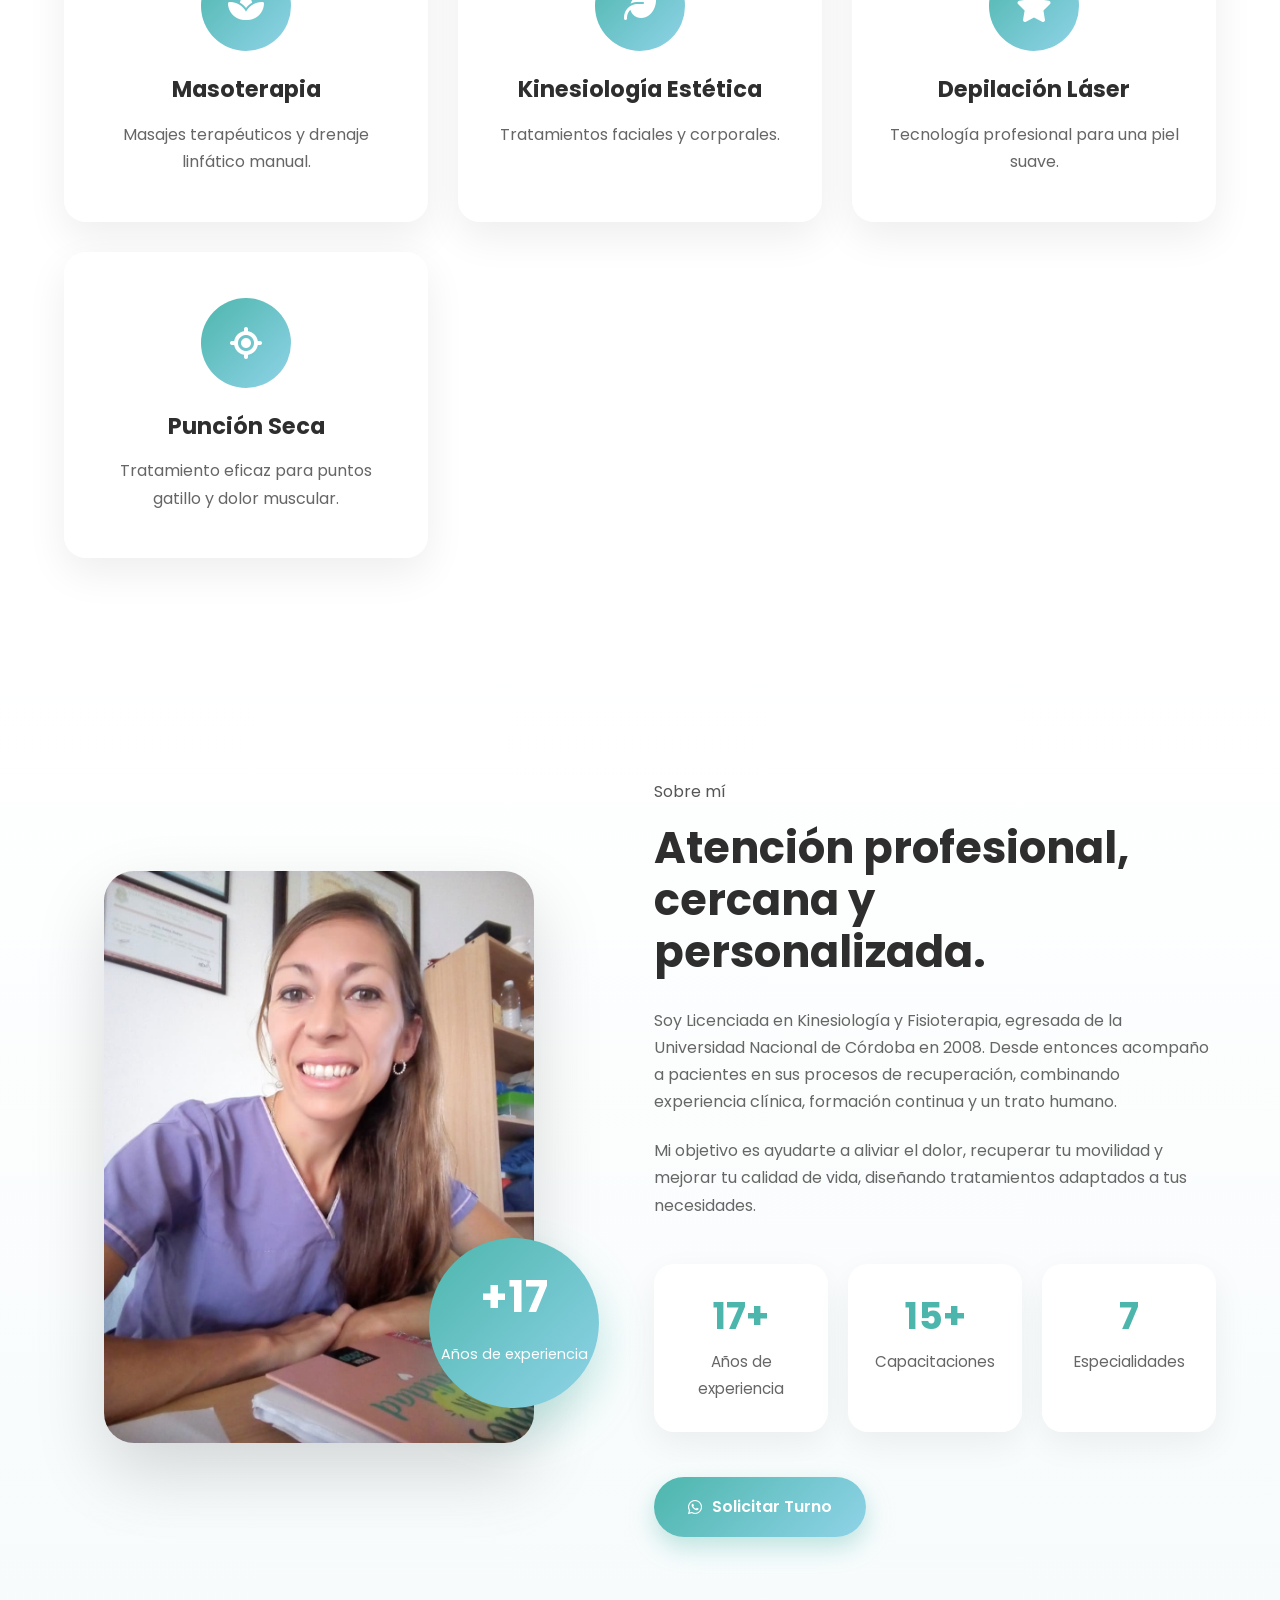
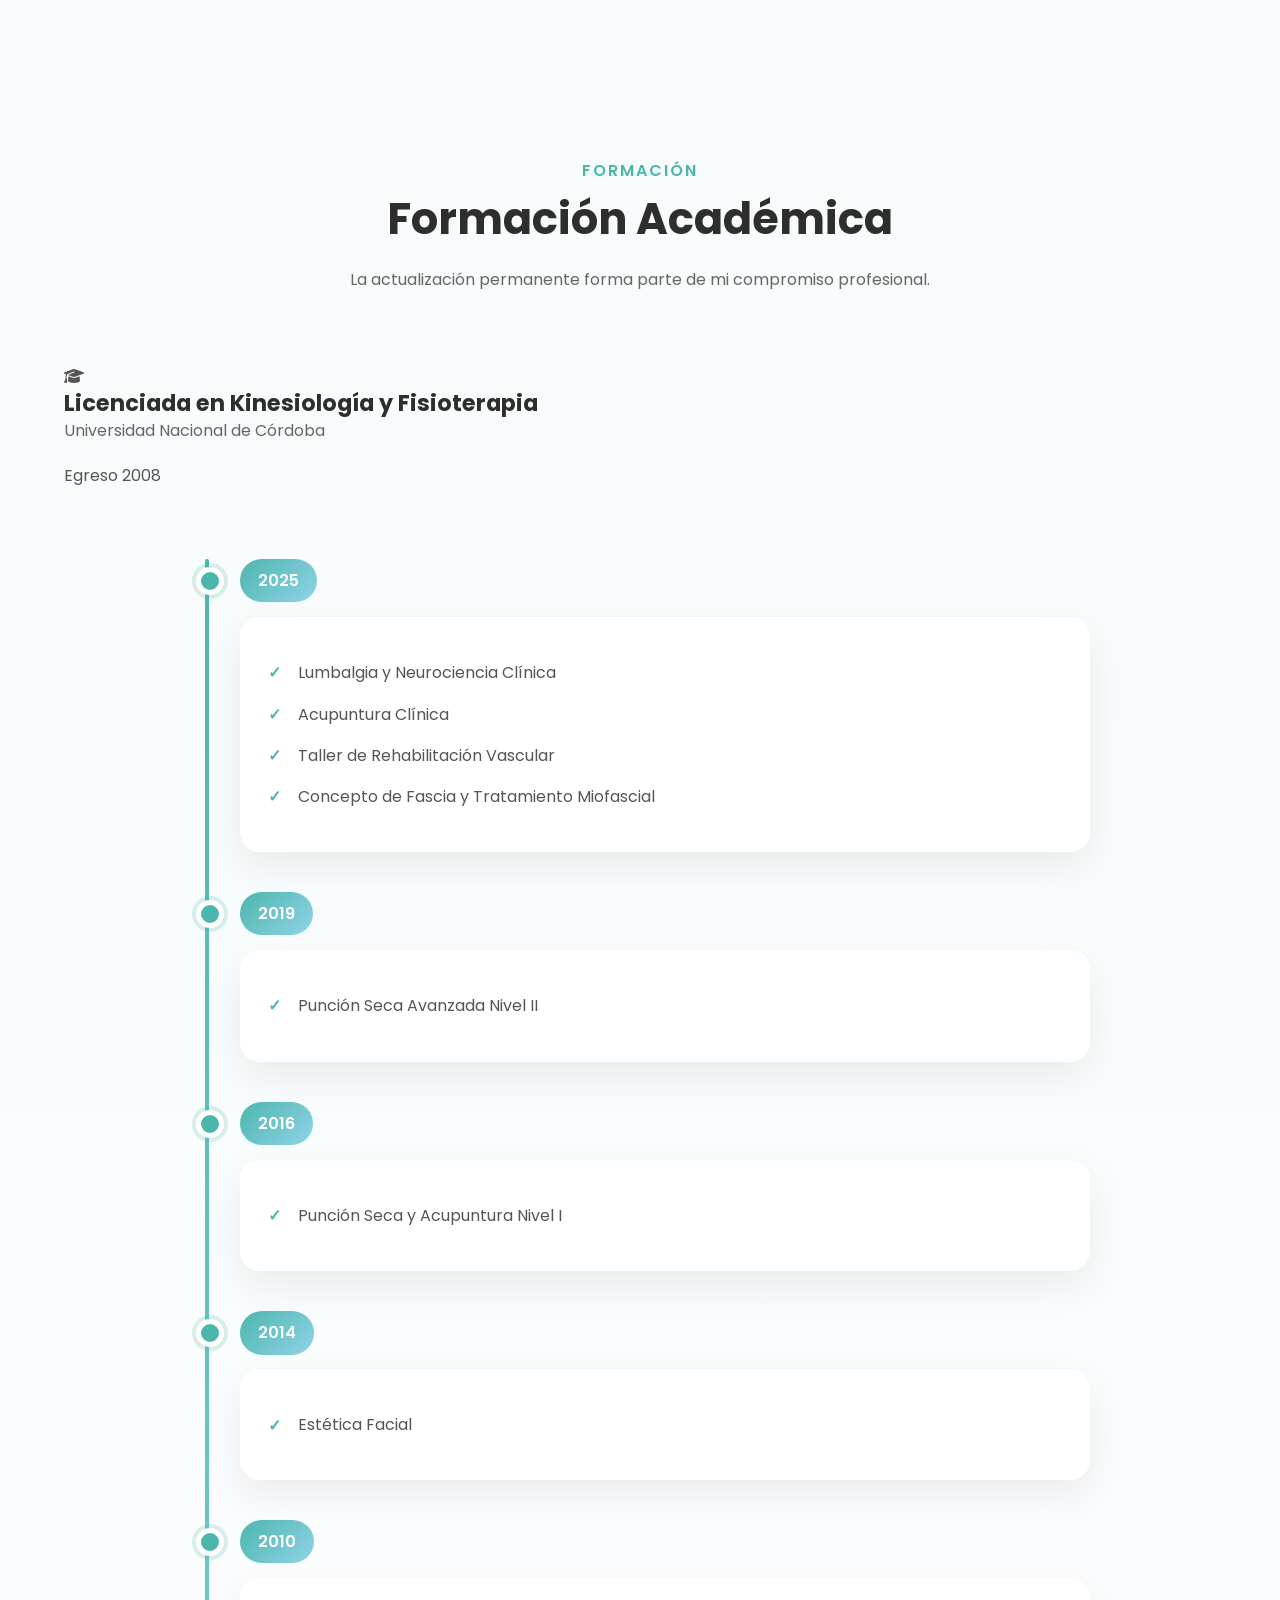
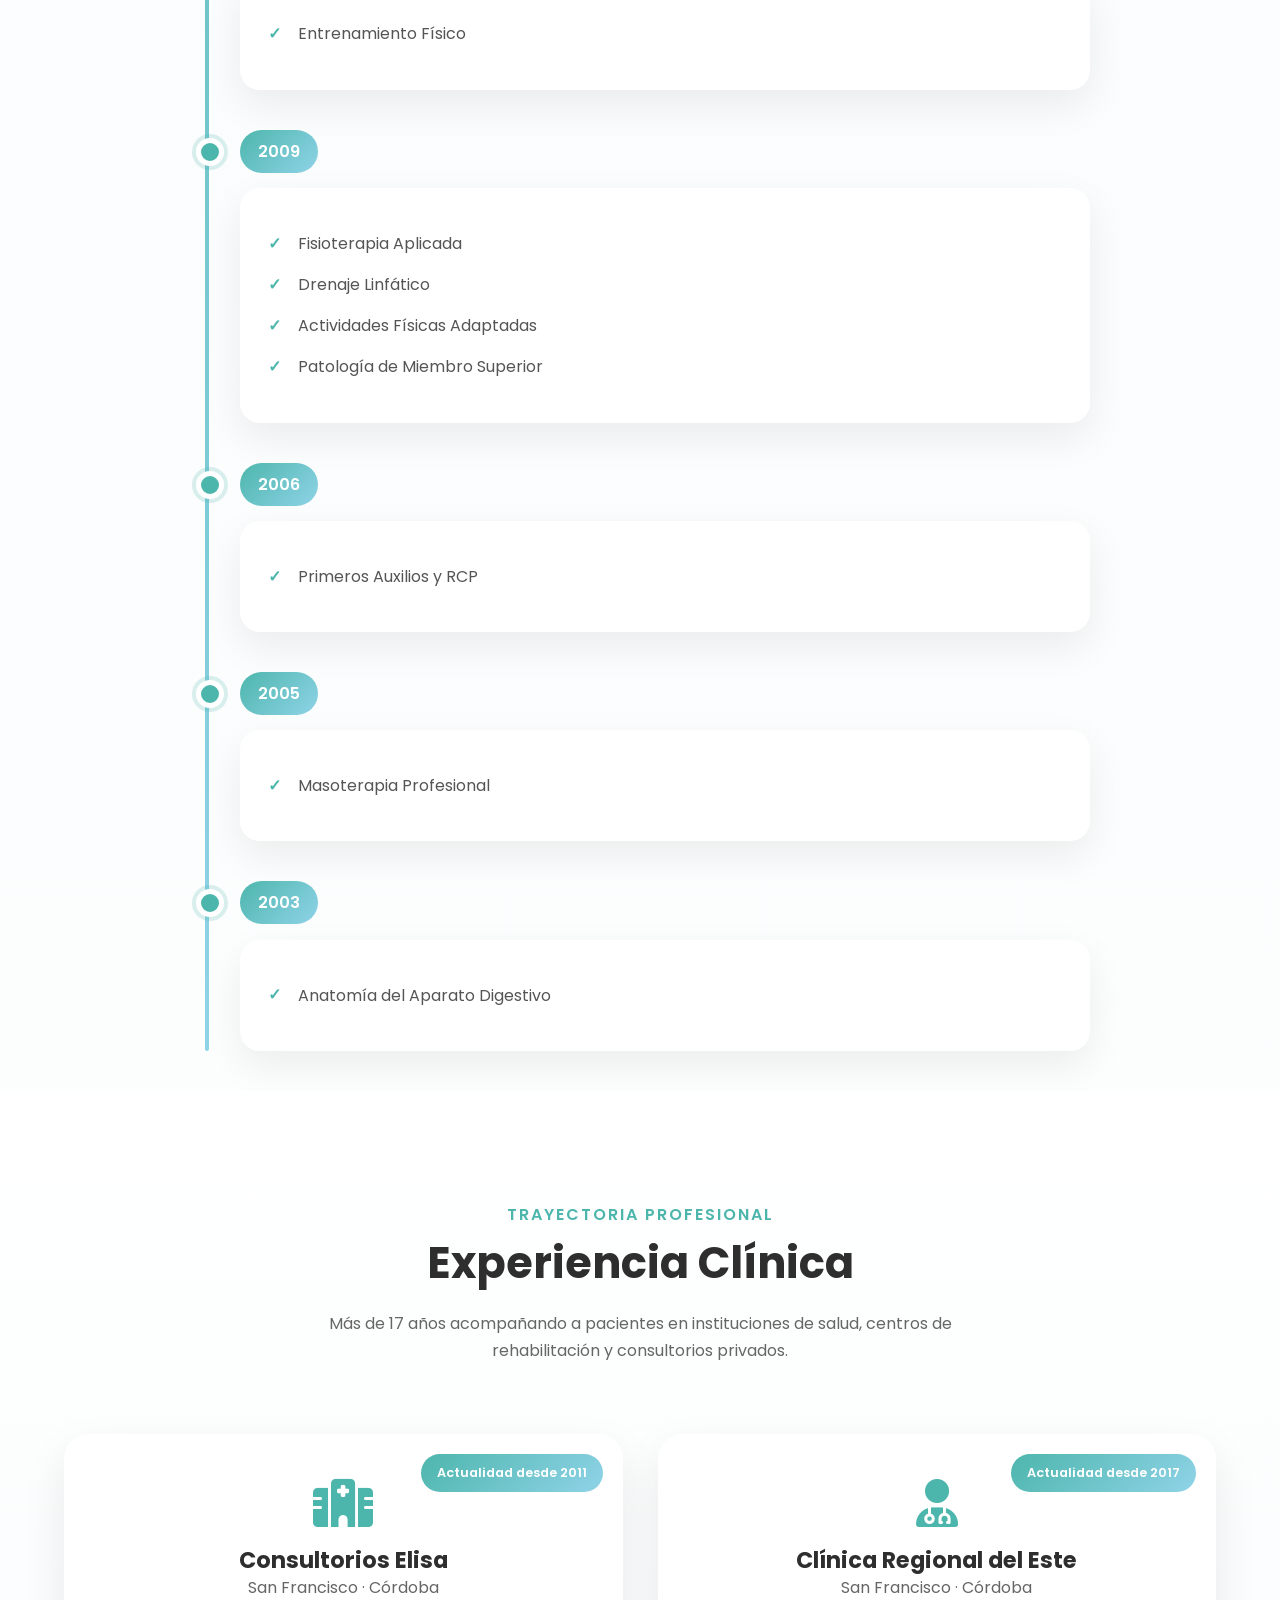
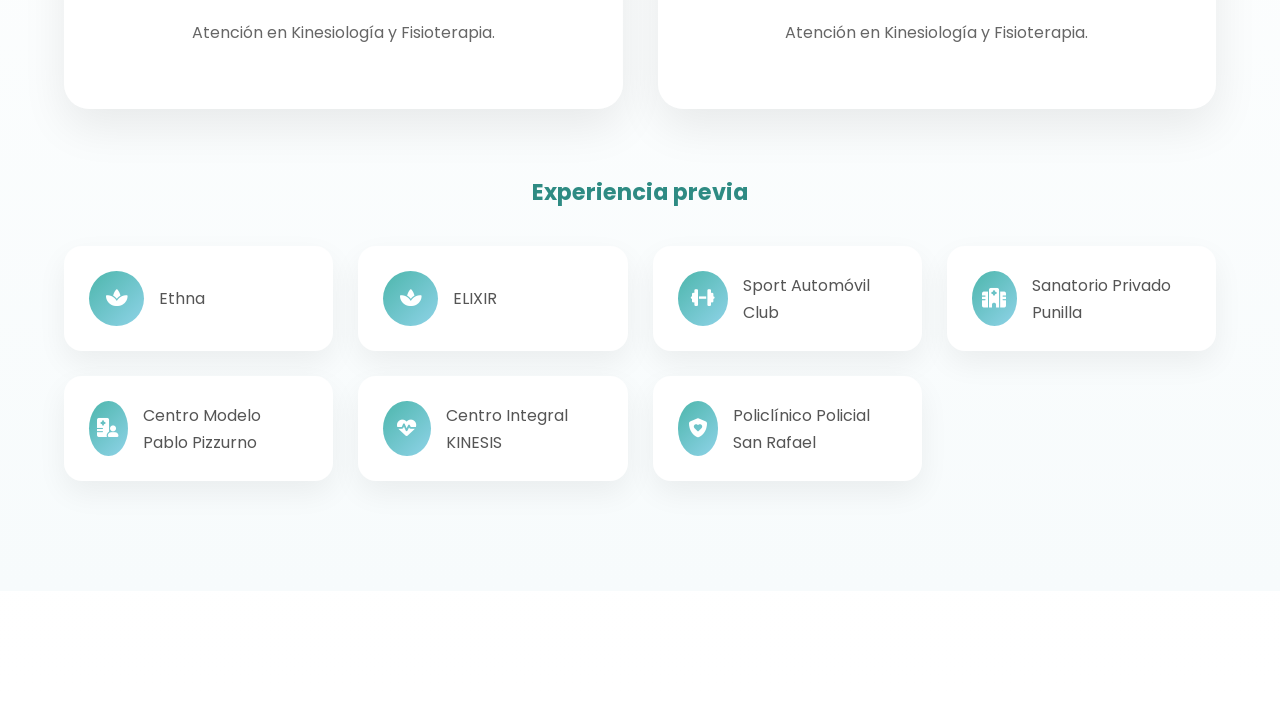
==== commit 7361ed12: "Seccion experiencia terminada" ====
--- a/index.html
+++ b/index.html
@@ -1,13 +1,12 @@
 <!DOCTYPE html>
 <html lang="es">
-    
+
 
 <head>
     <meta charset="UTF-8">
     <meta http-equiv="X-UA-Compatible" content="IE=edge">
 
-    <meta name="viewport"
-        content="width=device-width, initial-scale=1.0">
+    <meta name="viewport" content="width=device-width, initial-scale=1.0">
 
     <title>
         Lic. Fanny Andrea Genero | Kinesiología y Fisioterapia
@@ -19,47 +18,38 @@
     <meta name="keywords"
         content="kinesiología, fisioterapia, rehabilitación, traumatología, drenaje linfático, masoterapia, punción seca, San Francisco Córdoba">
 
-    <meta name="author"
-        content="Lic. Fanny Andrea Genero">
+    <meta name="author" content="Lic. Fanny Andrea Genero">
 
     <!-- Google Fonts -->
 
-    <link rel="preconnect"
-        href="https://fonts.googleapis.com">
-
-    <link rel="preconnect"
-        href="https://fonts.gstatic.com"
-        crossorigin>
+    <link rel="preconnect" href="https://fonts.googleapis.com">
+
+    <link rel="preconnect" href="https://fonts.gstatic.com" crossorigin>
 
     <link href="https://fonts.googleapis.com/css2?family=Poppins:wght@300;400;500;600;700&display=swap"
         rel="stylesheet">
 
     <!-- Font Awesome -->
 
-    <link rel="stylesheet"
-        href="https://cdnjs.cloudflare.com/ajax/libs/font-awesome/6.7.2/css/all.min.css">
+    <link rel="stylesheet" href="https://cdnjs.cloudflare.com/ajax/libs/font-awesome/6.7.2/css/all.min.css">
 
     <!-- AOS -->
 
-    <link href="https://unpkg.com/aos@2.3.4/dist/aos.css"
-        rel="stylesheet">
+    <link href="https://unpkg.com/aos@2.3.4/dist/aos.css" rel="stylesheet">
 
     <!-- CSS -->
 
-    <link rel="stylesheet"
-        href="css/style.css">
-
-   <link rel="stylesheet"
-        href="css/animations.css">
-
-    <link rel="stylesheet"
-        href="css/responsive.css">
+    <link rel="stylesheet" href="css/style.css">
+
+    <link rel="stylesheet" href="css/animations.css">
+
+    <link rel="stylesheet" href="css/responsive.css">
 
 
 </head>
 
 <body>
-    
+
     <!--==========================
             CURSOR
     ===========================-->
@@ -73,47 +63,47 @@
     <header id="header">
 
         <div class="container">
-    
+
             <a href="#hero" class="logo">
-    
+
                 <i class="fa-solid fa-heart-pulse"></i>
-    
+
                 <span>Lic. Fanny Genero</span>
-    
+
             </a>
-    
+
             <nav id="navbar">
-    
+
                 <ul>
-    
+
                     <li><a href="#hero" class="active">Inicio</a></li>
-    
+
                     <li><a href="#especialidades">Especialidades</a></li>
-    
+
                     <li><a href="#about">Sobre mí</a></li>
-    
+
                     <li><a href="#formacion">Formación</a></li>
-    
+
                     <li><a href="#experiencia">Experiencia</a></li>
-    
+
                     <li><a href="#contacto">Contacto</a></li>
-    
+
                 </ul>
-    
+
             </nav>
-    
+
             <div class="menu-btn" id="menu-btn">
-    
+
                 <span></span>
                 <span></span>
                 <span></span>
-    
-            </div>
-    
+
+            </div>
+
         </div>
-    
+
     </header>
-    
+
     <div id="progress-bar"></div>
 
     <!--==========================
@@ -130,8 +120,7 @@
 
         <div class="container hero-container">
 
-            <div class="hero-text"
-                data-aos="fade-right">
+            <div class="hero-text" data-aos="fade-right">
 
                 <span class="subtitle">
 
@@ -157,9 +146,7 @@
 
                 <div class="hero-buttons">
 
-                    <a href="https://wa.me/54356415595800"
-                        target="_blank"
-                        class="btn-primary">
+                    <a href="https://wa.me/54356415595800" target="_blank" class="btn-primary">
 
                         <i class="fab fa-whatsapp"></i>
 
@@ -167,8 +154,7 @@
 
                     </a>
 
-                    <a href="#especialidades"
-                        class="btn-secondary">
+                    <a href="#especialidades" class="btn-secondary">
 
                         Conocer Servicios
 
@@ -178,10 +164,8 @@
 
             </div>
 
-            <div class="hero-image"
-                data-aos="fade-left">
-                <img src="assets/img/fanny.png"
-                    alt="Licenciada Fanny Andrea Genero">
+            <div class="hero-image" data-aos="fade-left">
+                <img src="assets/img/fanny.png" alt="Licenciada Fanny Andrea Genero">
 
             </div>
 
@@ -203,8 +187,7 @@
 
         <div class="container">
 
-            <div class="section-title"
-                data-aos="fade-up">
+            <div class="section-title" data-aos="fade-up">
 
                 <span>Servicios</span>
 
@@ -227,8 +210,7 @@
 
                 <!-- CARD -->
 
-                <article class="card"
-                    data-aos="zoom-in">
+                <article class="card" data-aos="zoom-in">
 
                     <i class="fas fa-dumbbell"></i>
 
@@ -248,9 +230,7 @@
 
                 <!-- CARD -->
 
-                <article class="card"
-                    data-aos="zoom-in"
-                    data-aos-delay="100">
+                <article class="card" data-aos="zoom-in" data-aos-delay="100">
 
                     <i class="fas fa-band-aid"></i>
 
@@ -270,9 +250,7 @@
 
                 <!-- CARD -->
 
-                <article class="card"
-                    data-aos="zoom-in"
-                    data-aos-delay="200">
+                <article class="card" data-aos="zoom-in" data-aos-delay="200">
 
                     <i class="fas fa-bone"></i>
 
@@ -292,9 +270,7 @@
 
                 <!-- CARD -->
 
-                <article class="card"
-                    data-aos="zoom-in"
-                    data-aos-delay="300">
+                <article class="card" data-aos="zoom-in" data-aos-delay="300">
 
                     <i class="fas fa-spa"></i>
 
@@ -314,8 +290,7 @@
 
                 <!-- CARD -->
 
-                <article class="card"
-                    data-aos="zoom-in">
+                <article class="card" data-aos="zoom-in">
 
                     <i class="fas fa-leaf"></i>
 
@@ -335,8 +310,7 @@
 
                 <!-- CARD -->
 
-                <article class="card"
-                    data-aos="zoom-in">
+                <article class="card" data-aos="zoom-in">
 
                     <i class="fas fa-star"></i>
 
@@ -356,8 +330,7 @@
 
                 <!-- CARD -->
 
-                <article class="card"
-                    data-aos="zoom-in">
+                <article class="card" data-aos="zoom-in">
 
                     <i class="fas fa-location-crosshairs"></i>
 
@@ -384,255 +357,248 @@
         SOBRE MI
 ===========================-->
 
-<section id="about">
-
-    <div class="container">
-
-        <div class="about-grid">
-
-            <div class="about-image" data-aos="fade-right">
-
-                <div class="image-wrapper">
-
-                    <img src="assets/img/sobremi.png"
-                        alt="Lic. Fanny Andrea Genero">
-
-                    <div class="experience-badge">
-
-                        <span>+17</span>
-
-                        <p>Años de experiencia</p>
-
-                    </div>
-
-                </div>
-
-            </div>
-
-            <div class="about-content" data-aos="fade-left">
-
-                <span class="section-subtitle">
-
-                    Sobre mí
-
-                </span>
-
-                <h2>
-
-                    Atención profesional, cercana y personalizada.
-
-                </h2>
-
-                <p>
-
-                    Soy Licenciada en Kinesiología y Fisioterapia,
-                    egresada de la Universidad Nacional de Córdoba en 2008.
-                    Desde entonces acompaño a pacientes en sus procesos de recuperación,
-                    combinando experiencia clínica, formación continua y un trato humano.
-
-                </p>
-
-                <p>
-
-                    Mi objetivo es ayudarte a aliviar el dolor,
-                    recuperar tu movilidad y mejorar tu calidad de vida,
-                    diseñando tratamientos adaptados a tus necesidades.
-
-                </p>
-
-                <div class="stats">
-
-                    <div class="stat">
-
-                        <h3 class="counter" data-target="17">17+</h3>
-
-                        <span>Años de experiencia</span>
-
-                    </div>
-
-                    <div class="stat">
-
-                        <h3 class="counter" data-target="15">15+</h3>
-
-                        <span>Capacitaciones</span>
-
-                    </div>
-
-                    <div class="stat">
-
-                        <h3 class="counter" data-target="7">7</h3>
-
-                        <span>Especialidades</span>
-
-                    </div>
-
-                </div>
-
-                <a href="https://wa.me/54356415595800"
-
-                    class="btn-primary"
-
-                    target="_blank">
-
-                    <i class="fab fa-whatsapp"></i>
-
-                    Solicitar Turno
-
-                </a>
+    <section id="about">
+
+        <div class="container">
+
+            <div class="about-grid">
+
+                <div class="about-image" data-aos="fade-right">
+
+                    <div class="image-wrapper">
+
+                        <img src="assets/img/sobremi.jpeg" alt="Lic. Fanny Andrea Genero">
+
+                        <div class="experience-badge">
+
+                            <span>+17</span>
+
+                            <p>Años de experiencia</p>
+
+                        </div>
+
+                    </div>
+
+                </div>
+
+                <div class="about-content" data-aos="fade-left">
+
+                    <span class="section-subtitle">
+
+                        Sobre mí
+
+                    </span>
+
+                    <h2>
+
+                        Atención profesional, cercana y personalizada.
+
+                    </h2>
+
+                    <p>
+
+                        Soy Licenciada en Kinesiología y Fisioterapia,
+                        egresada de la Universidad Nacional de Córdoba en 2008.
+                        Desde entonces acompaño a pacientes en sus procesos de recuperación,
+                        combinando experiencia clínica, formación continua y un trato humano.
+
+                    </p>
+
+                    <p>
+
+                        Mi objetivo es ayudarte a aliviar el dolor,
+                        recuperar tu movilidad y mejorar tu calidad de vida,
+                        diseñando tratamientos adaptados a tus necesidades.
+
+                    </p>
+
+                    <div class="stats">
+
+                        <div class="stat">
+
+                            <h3 class="counter" data-target="17">17+</h3>
+
+                            <span>Años de experiencia</span>
+
+                        </div>
+
+                        <div class="stat">
+
+                            <h3 class="counter" data-target="15">15+</h3>
+
+                            <span>Capacitaciones</span>
+
+                        </div>
+
+                        <div class="stat">
+
+                            <h3 class="counter" data-target="7">7</h3>
+
+                            <span>Especialidades</span>
+
+                        </div>
+
+                    </div>
+
+                    <a href="https://wa.me/54356415595800" class="btn-primary" target="_blank">
+
+                        <i class="fab fa-whatsapp"></i>
+
+                        Solicitar Turno
+
+                    </a>
+
+                </div>
 
             </div>
 
         </div>
 
-    </div>
-
-</section>
-<!--==========================
+    </section>
+    <!--==========================
         FORMACION
 ===========================-->
 
-<section id="formacion">
-
-    <div class="container">
-
-        <div class="section-title"
-            data-aos="fade-up">
-
-            <span>Formación</span>
-
-            <h2>
-
-                Formación Académica
-
-            </h2>
-
-            <p>
-
-                La actualización permanente forma parte de mi compromiso profesional.
-
-            </p>
-
+    <section id="formacion">
+
+        <div class="container">
+
+            <div class="section-title" data-aos="fade-up">
+
+                <span>Formación</span>
+
+                <h2>
+
+                    Formación Académica
+
+                </h2>
+
+                <p>
+
+                    La actualización permanente forma parte de mi compromiso profesional.
+
+                </p>
+
+            </div>
+
+            <div class="degree-card" data-aos="zoom-in">
+
+                <i class="fa-solid fa-graduation-cap"></i>
+
+                <div>
+
+                    <h3>
+
+                        Licenciada en Kinesiología y Fisioterapia
+
+                    </h3>
+
+                    <p>
+
+                        Universidad Nacional de Córdoba
+
+                    </p>
+
+                    <span>
+
+                        Egreso 2008
+
+                    </span>
+
+                </div>
+
+            </div>
+            <div class="education-timeline">
+
+                <div class="education-item" data-aos="fade-up">
+                    <div class="education-year">2025</div>
+                    <div class="education-content">
+                        <ul>
+                            <li>Lumbalgia y Neurociencia Clínica</li>
+                            <li>Acupuntura Clínica</li>
+                            <li>Taller de Rehabilitación Vascular</li>
+                            <li>Concepto de Fascia y Tratamiento Miofascial</li>
+                        </ul>
+                    </div>
+                </div>
+
+                <div class="education-item" data-aos="fade-up">
+                    <div class="education-year">2019</div>
+                    <div class="education-content">
+                        <ul>
+                            <li>Punción Seca Avanzada Nivel II</li>
+                        </ul>
+                    </div>
+                </div>
+
+                <div class="education-item" data-aos="fade-up">
+                    <div class="education-year">2016</div>
+                    <div class="education-content">
+                        <ul>
+                            <li>Punción Seca y Acupuntura Nivel I</li>
+                        </ul>
+                    </div>
+                </div>
+
+                <div class="education-item" data-aos="fade-up">
+                    <div class="education-year">2014</div>
+                    <div class="education-content">
+                        <ul>
+                            <li>Estética Facial</li>
+                        </ul>
+                    </div>
+                </div>
+
+                <div class="education-item" data-aos="fade-up">
+                    <div class="education-year">2010</div>
+                    <div class="education-content">
+                        <ul>
+                            <li>Entrenamiento Físico</li>
+                        </ul>
+                    </div>
+                </div>
+
+                <div class="education-item" data-aos="fade-up">
+                    <div class="education-year">2009</div>
+                    <div class="education-content">
+                        <ul>
+                            <li>Fisioterapia Aplicada</li>
+                            <li>Drenaje Linfático</li>
+                            <li>Actividades Físicas Adaptadas</li>
+                            <li>Patología de Miembro Superior</li>
+                        </ul>
+                    </div>
+                </div>
+
+                <div class="education-item" data-aos="fade-up">
+                    <div class="education-year">2006</div>
+                    <div class="education-content">
+                        <ul>
+                            <li>Primeros Auxilios y RCP</li>
+                        </ul>
+                    </div>
+                </div>
+
+                <div class="education-item" data-aos="fade-up">
+                    <div class="education-year">2005</div>
+                    <div class="education-content">
+                        <ul>
+                            <li>Masoterapia Profesional</li>
+                        </ul>
+                    </div>
+                </div>
+
+                <div class="education-item" data-aos="fade-up">
+                    <div class="education-year">2003</div>
+                    <div class="education-content">
+                        <ul>
+                            <li>Anatomía del Aparato Digestivo</li>
+                        </ul>
+                    </div>
+                </div>
+
+            </div>
         </div>
-
-        <div class="degree-card"
-            data-aos="zoom-in">
-
-            <i class="fa-solid fa-graduation-cap"></i>
-
-            <div>
-
-                <h3>
-
-                    Licenciada en Kinesiología y Fisioterapia
-
-                </h3>
-
-                <p>
-
-                    Universidad Nacional de Córdoba
-
-                </p>
-
-                <span>
-
-                    Egreso 2008
-
-                </span>
-
-            </div>
-
-        </div>
-        <div class="education-timeline">
-
-            <div class="education-item" data-aos="fade-up">
-                <div class="education-year">2025</div>
-                <div class="education-content">
-                    <ul>
-                        <li>Lumbalgia y Neurociencia Clínica</li>
-                        <li>Acupuntura Clínica</li>
-                        <li>Taller de Rehabilitación Vascular</li>
-                        <li>Concepto de Fascia y Tratamiento Miofascial</li>
-                    </ul>
-                </div>
-            </div>
-        
-            <div class="education-item" data-aos="fade-up">
-                <div class="education-year">2019</div>
-                <div class="education-content">
-                    <ul>
-                        <li>Punción Seca Avanzada Nivel II</li>
-                    </ul>
-                </div>
-            </div>
-        
-            <div class="education-item" data-aos="fade-up">
-                <div class="education-year">2016</div>
-                <div class="education-content">
-                    <ul>
-                        <li>Punción Seca y Acupuntura Nivel I</li>
-                    </ul>
-                </div>
-            </div>
-        
-            <div class="education-item" data-aos="fade-up">
-                <div class="education-year">2014</div>
-                <div class="education-content">
-                    <ul>
-                        <li>Estética Facial</li>
-                    </ul>
-                </div>
-            </div>
-        
-            <div class="education-item" data-aos="fade-up">
-                <div class="education-year">2010</div>
-                <div class="education-content">
-                    <ul>
-                        <li>Entrenamiento Físico</li>
-                    </ul>
-                </div>
-            </div>
-        
-            <div class="education-item" data-aos="fade-up">
-                <div class="education-year">2009</div>
-                <div class="education-content">
-                    <ul>
-                        <li>Fisioterapia Aplicada</li>
-                        <li>Drenaje Linfático</li>
-                        <li>Actividades Físicas Adaptadas</li>
-                        <li>Patología de Miembro Superior</li>
-                    </ul>
-                </div>
-            </div>
-        
-            <div class="education-item" data-aos="fade-up">
-                <div class="education-year">2006</div>
-                <div class="education-content">
-                    <ul>
-                        <li>Primeros Auxilios y RCP</li>
-                    </ul>
-                </div>
-            </div>
-        
-            <div class="education-item" data-aos="fade-up">
-                <div class="education-year">2005</div>
-                <div class="education-content">
-                    <ul>
-                        <li>Masoterapia Profesional</li>
-                    </ul>
-                </div>
-            </div>
-        
-            <div class="education-item" data-aos="fade-up">
-                <div class="education-year">2003</div>
-                <div class="education-content">
-                    <ul>
-                        <li>Anatomía del Aparato Digestivo</li>
-                    </ul>
-                </div>
-            </div>
-        
-        </div>
-    </div>
         <script src="https://unpkg.com/aos@2.3.4/dist/aos.js"></script>
 
         <script>
@@ -641,9 +607,86 @@
                 once: true
             });
         </script>
-    
+
         <!-- JavaScript -->
         <script src="js/script.js"></script>
-    
-    </body>
-    </html>+        <section id="experiencia">
+
+            <div class="container">
+        
+                <div class="section-title" data-aos="fade-up">
+        
+                    <span class="section-subtitle">Trayectoria Profesional</span>
+        
+                    <h2>Experiencia Clínica</h2>
+        
+                    <p>
+                        Más de 17 años acompañando a pacientes en instituciones de salud,
+                        centros de rehabilitación y consultorios privados.
+                    </p>
+        
+                </div>
+        
+                <!-- Actualidad -->
+        
+                <div class="current-work">
+        
+                    <div class="work-card featured" data-aos="fade-right">
+        
+                        <span class="badge">Actualidad desde 2011</span>
+        
+                        <i class="fa-solid fa-hospital"></i>
+        
+                        <h3>Consultorios Elisa</h3>
+        
+                        <p>San Francisco · Córdoba</p>
+                        <p>Atención en Kinesiología y Fisioterapia.</p>
+        
+                    </div>
+        
+                    <div class="work-card featured" data-aos="fade-left">
+        
+                        <span class="badge">Actualidad desde 2017</span>
+        
+                        <i class="fa-solid fa-user-doctor"></i>
+        
+                        <h3>Clínica Regional del Este</h3>
+        
+                        <p>San Francisco · Córdoba</p>
+                        <p>Atención en Kinesiología y Fisioterapia.</p>
+        
+                    </div>
+        
+                </div>
+        
+                <h3 class="experience-title">
+        
+                    Experiencia previa
+        
+                </h3>
+        
+                <div class="experience-grid">
+        
+                    <div class="experience-item"><i class="fa-solid fa-spa"></i> Ethna</div>
+        
+                    <div class="experience-item"><i class="fa-solid fa-spa"></i> ELIXIR</div>
+        
+                    <div class="experience-item"><i class="fa-solid fa-dumbbell"></i> Sport Automóvil Club</div>
+        
+                    <div class="experience-item"><i class="fa-solid fa-hospital"></i> Sanatorio Privado Punilla</div>
+        
+                    <div class="experience-item"><i class="fa-solid fa-hospital-user"></i> Centro Modelo Pablo Pizzurno</div>
+        
+                    <div class="experience-item"><i class="fa-solid fa-heart-pulse"></i> Centro Integral KINESIS</div>
+        
+                    <div class="experience-item"><i class="fa-solid fa-shield-heart"></i> Policlínico Policial San Rafael</div>
+        
+                </div>
+        
+            </div>
+        
+        </section>
+
+</body>
+
+</html>
--- a/css/style.css
+++ b/css/style.css
@@ -1299,4 +1299,167 @@
 
     font-weight:700;
 
+}
+/*==================================================
+            EXPERIENCIA
+==================================================*/
+
+#experiencia{
+
+    background:linear-gradient(
+        180deg,
+        #ffffff 0%,
+        #f7fbfc 100%
+    );
+
+}
+
+.current-work{
+
+    display:grid;
+
+    grid-template-columns:repeat(2,1fr);
+
+    gap:35px;
+
+    margin:70px 0;
+
+}
+
+.work-card{
+
+    position:relative;
+
+    background:#fff;
+
+    border-radius:25px;
+
+    padding:45px;
+
+    text-align:center;
+
+    box-shadow:0 18px 45px rgba(0,0,0,.08);
+
+    transition:.35s;
+
+    overflow:hidden;
+
+}
+
+.work-card:hover{
+
+    transform:translateY(-10px);
+
+    box-shadow:0 28px 60px rgba(0,0,0,.14);
+
+}
+
+.work-card i{
+
+    font-size:3rem;
+
+    color:var(--primary);
+
+    margin-bottom:20px;
+
+}
+
+.badge{
+
+    position:absolute;
+
+    top:20px;
+
+    right:20px;
+
+    background:linear-gradient(
+        135deg,
+        var(--primary),
+        var(--secondary)
+    );
+
+    color:#fff;
+
+    padding:8px 16px;
+
+    border-radius:50px;
+
+    font-size:.8rem;
+
+    font-weight:600;
+
+}
+
+.experience-title{
+
+    text-align:center;
+
+    margin:70px 0 40px;
+
+    color:var(--primary-dark);
+
+}
+
+.experience-grid{
+
+    display:grid;
+
+    grid-template-columns:repeat(auto-fit,minmax(260px,1fr));
+
+    gap:25px;
+
+}
+
+.experience-item{
+
+    background:#fff;
+
+    padding:25px;
+
+    border-radius:18px;
+
+    display:flex;
+
+    align-items:center;
+
+    gap:15px;
+
+    box-shadow:0 12px 30px rgba(0,0,0,.06);
+
+    transition:.3s;
+
+}
+
+.experience-item:hover{
+
+    transform:translateX(8px);
+
+    box-shadow:0 20px 45px rgba(0,0,0,.10);
+
+}
+
+.experience-item i{
+
+    width:55px;
+
+    height:55px;
+
+    border-radius:50%;
+
+    display:flex;
+
+    align-items:center;
+
+    justify-content:center;
+
+    background:linear-gradient(
+        135deg,
+        var(--primary),
+        var(--secondary)
+    );
+
+    color:#fff;
+
+    font-size:1.2rem;
+
 }
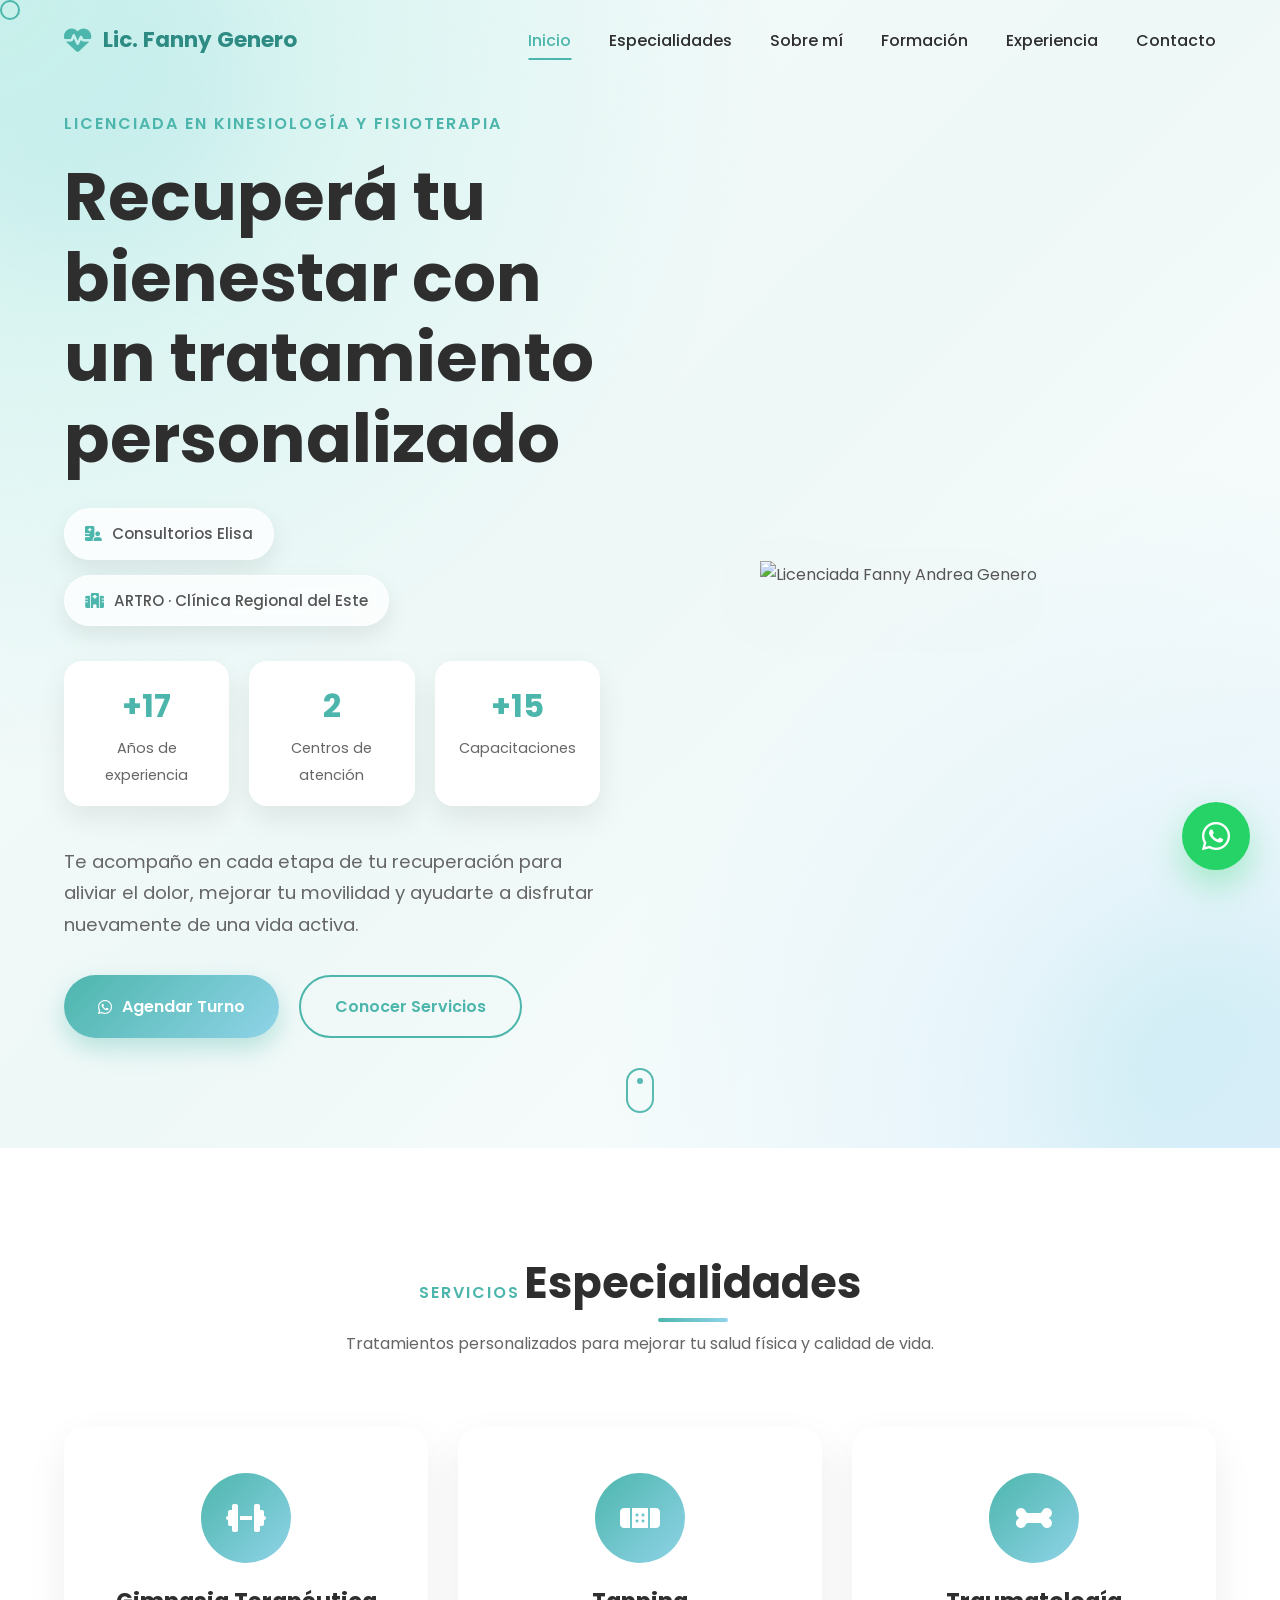
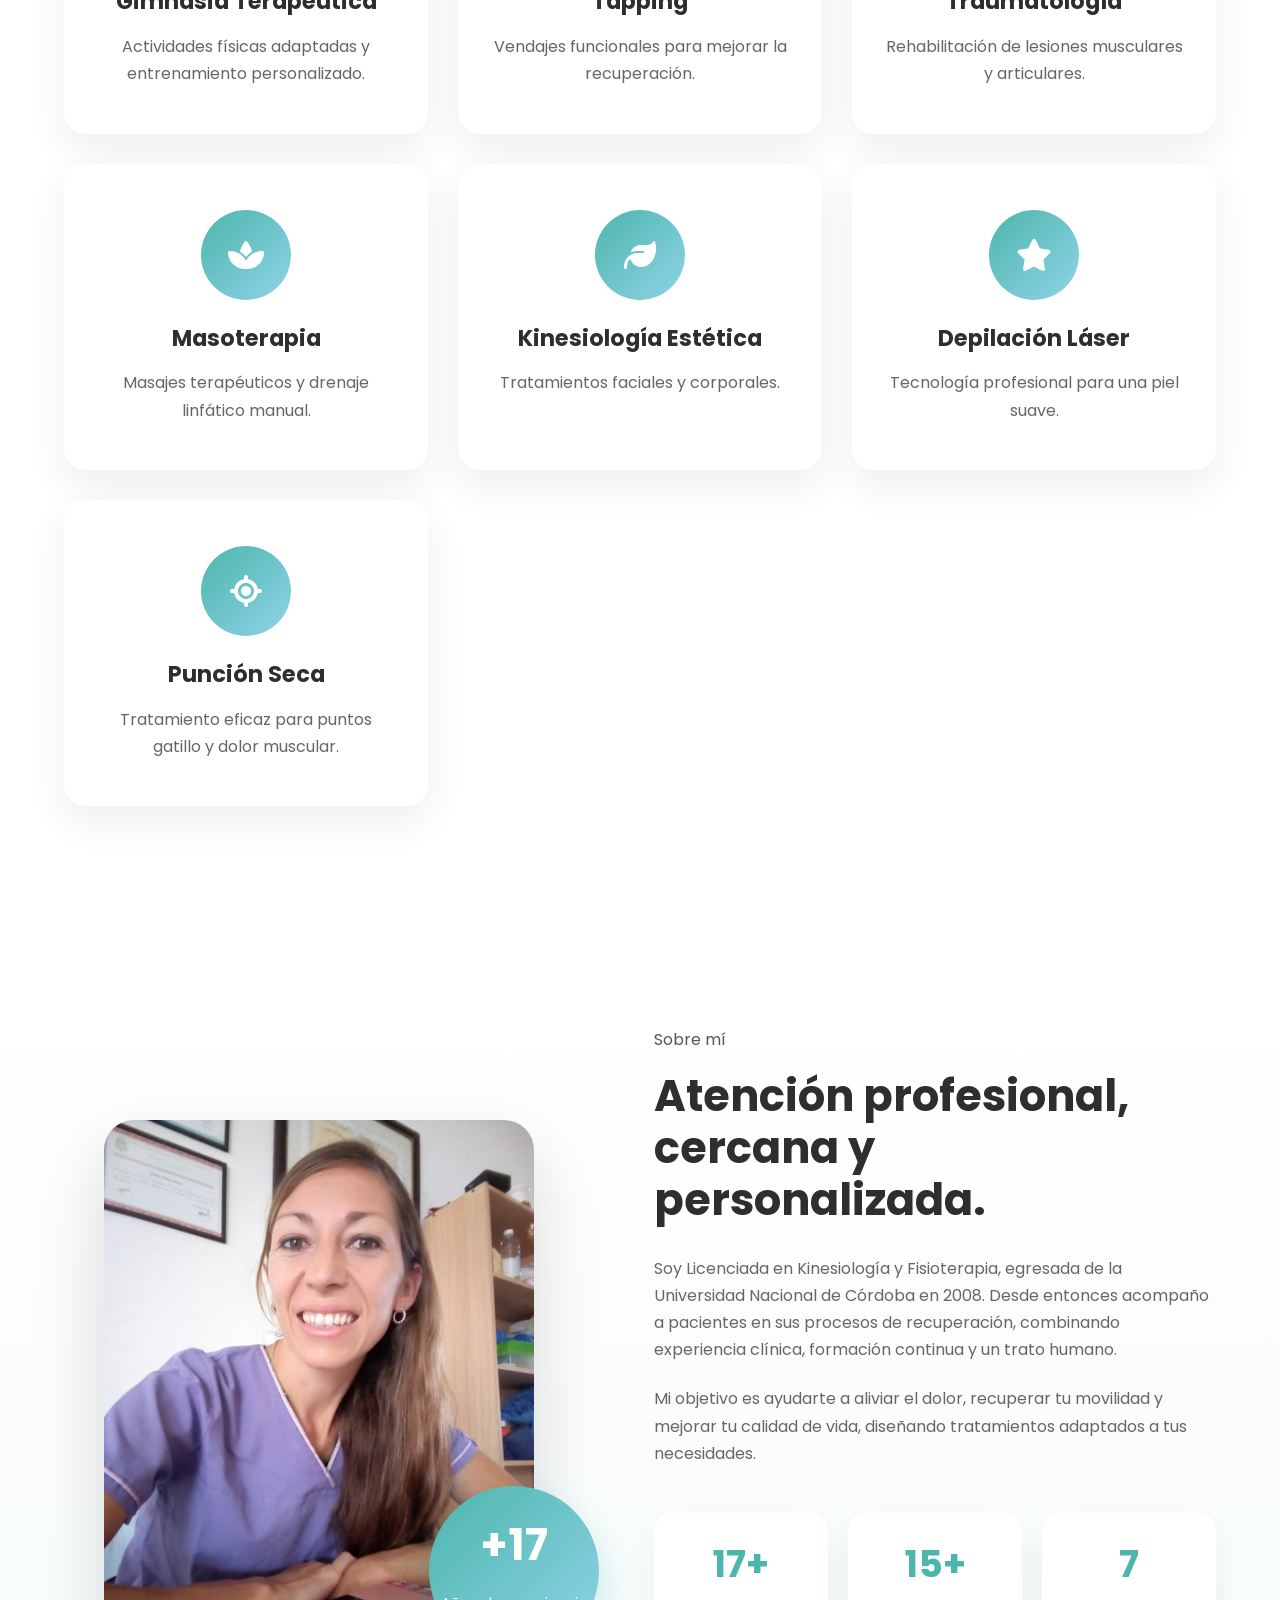
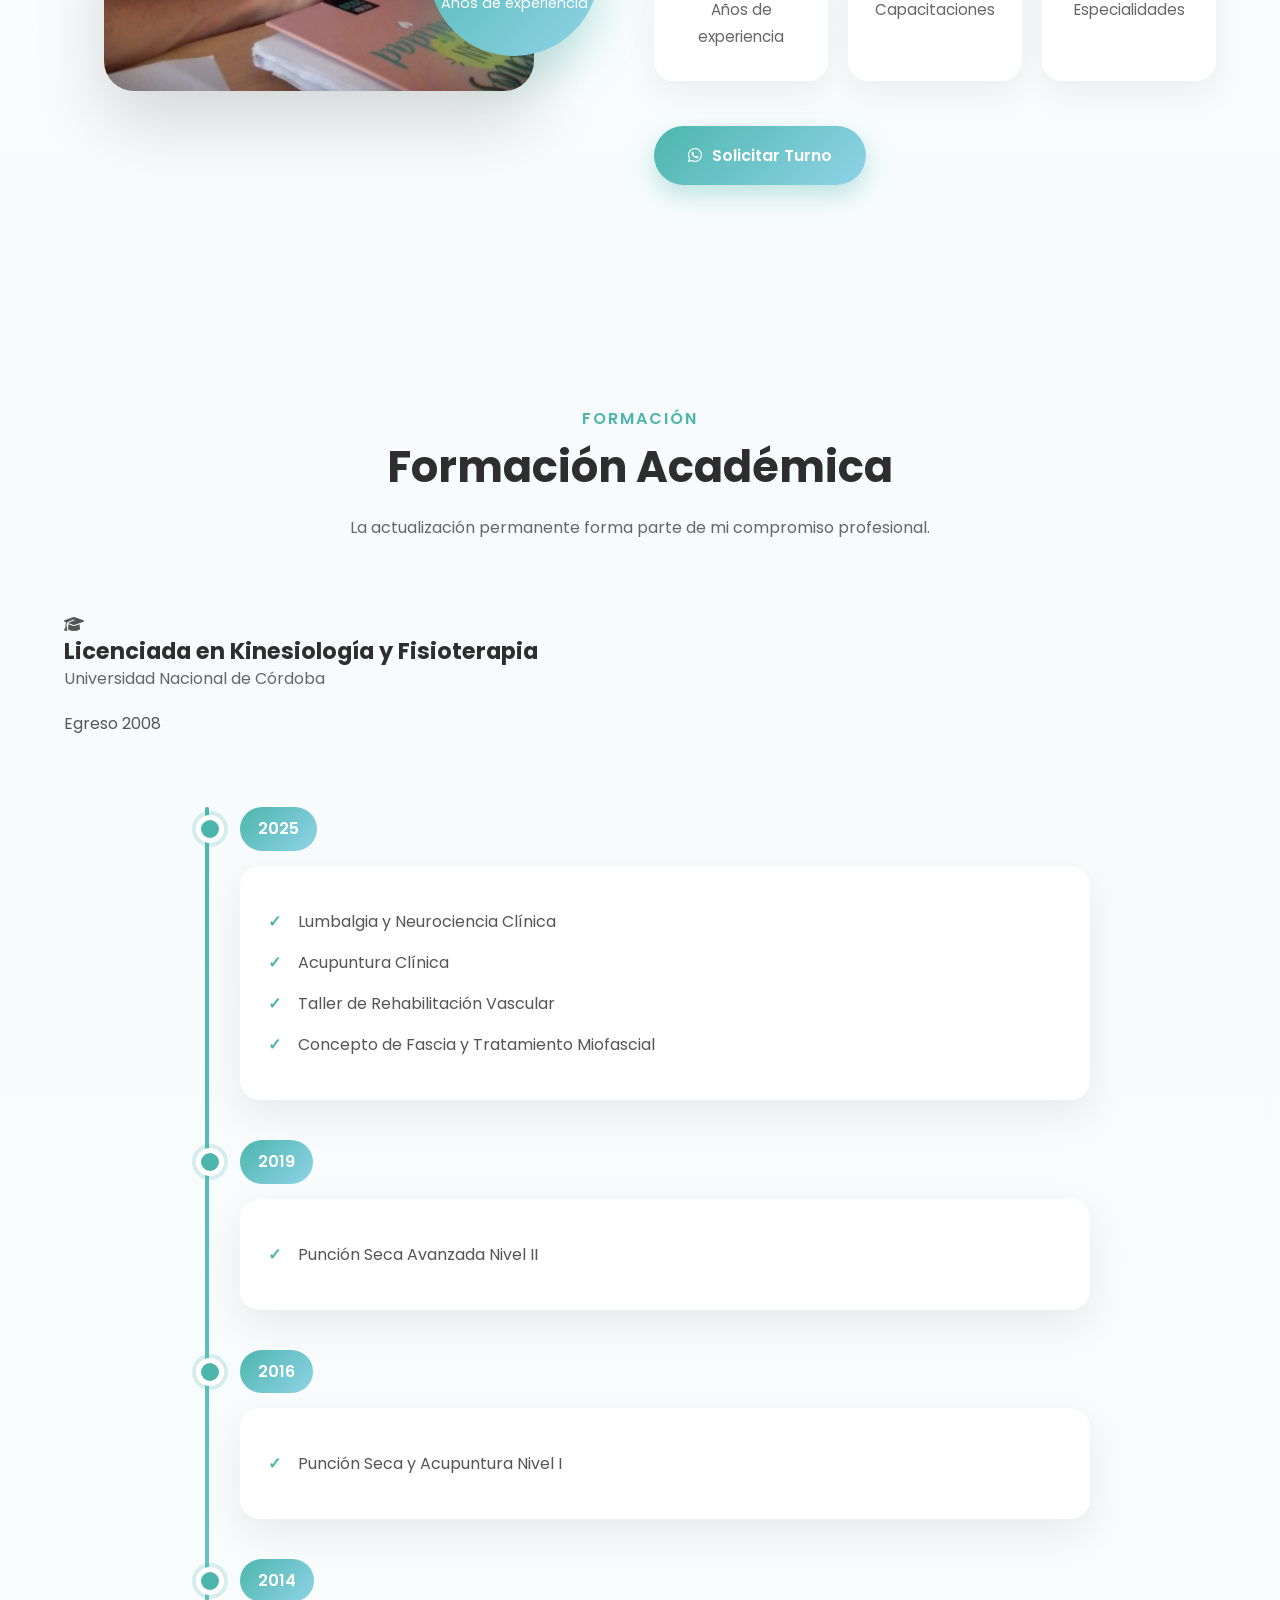
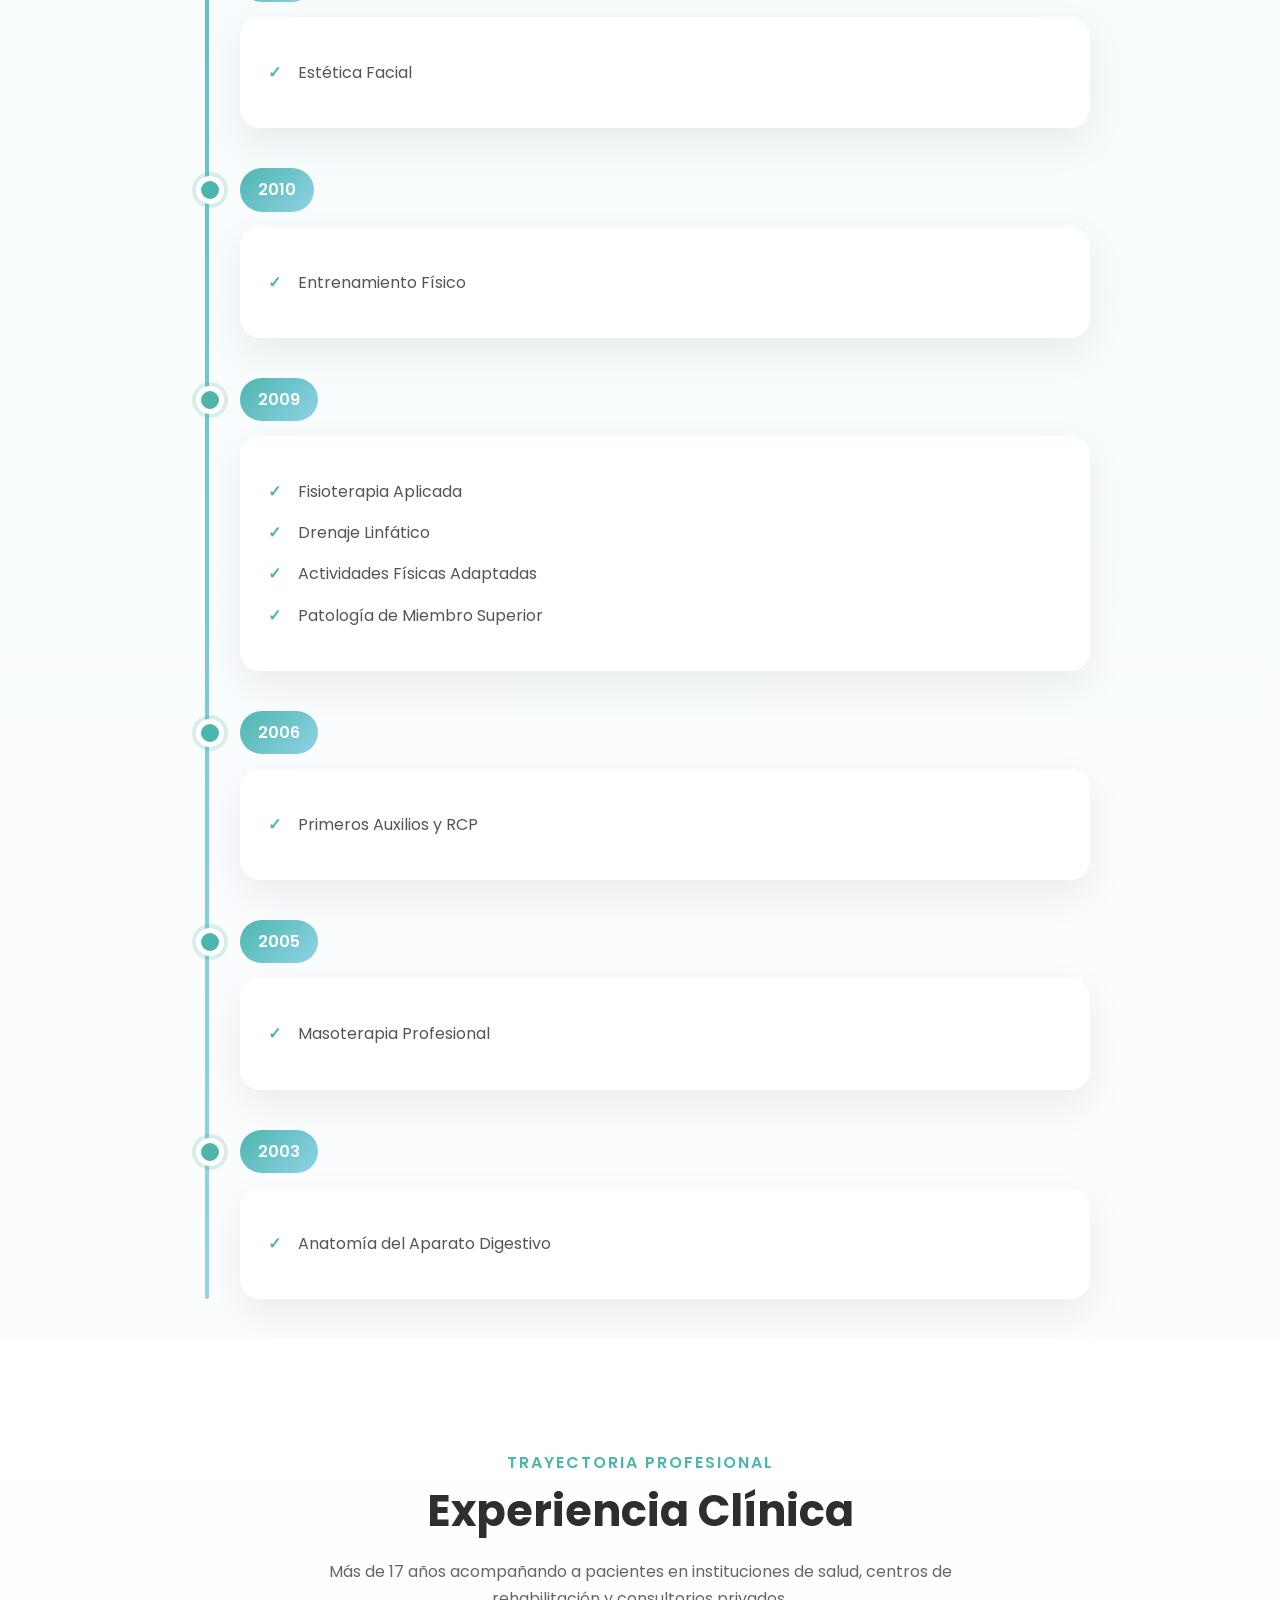
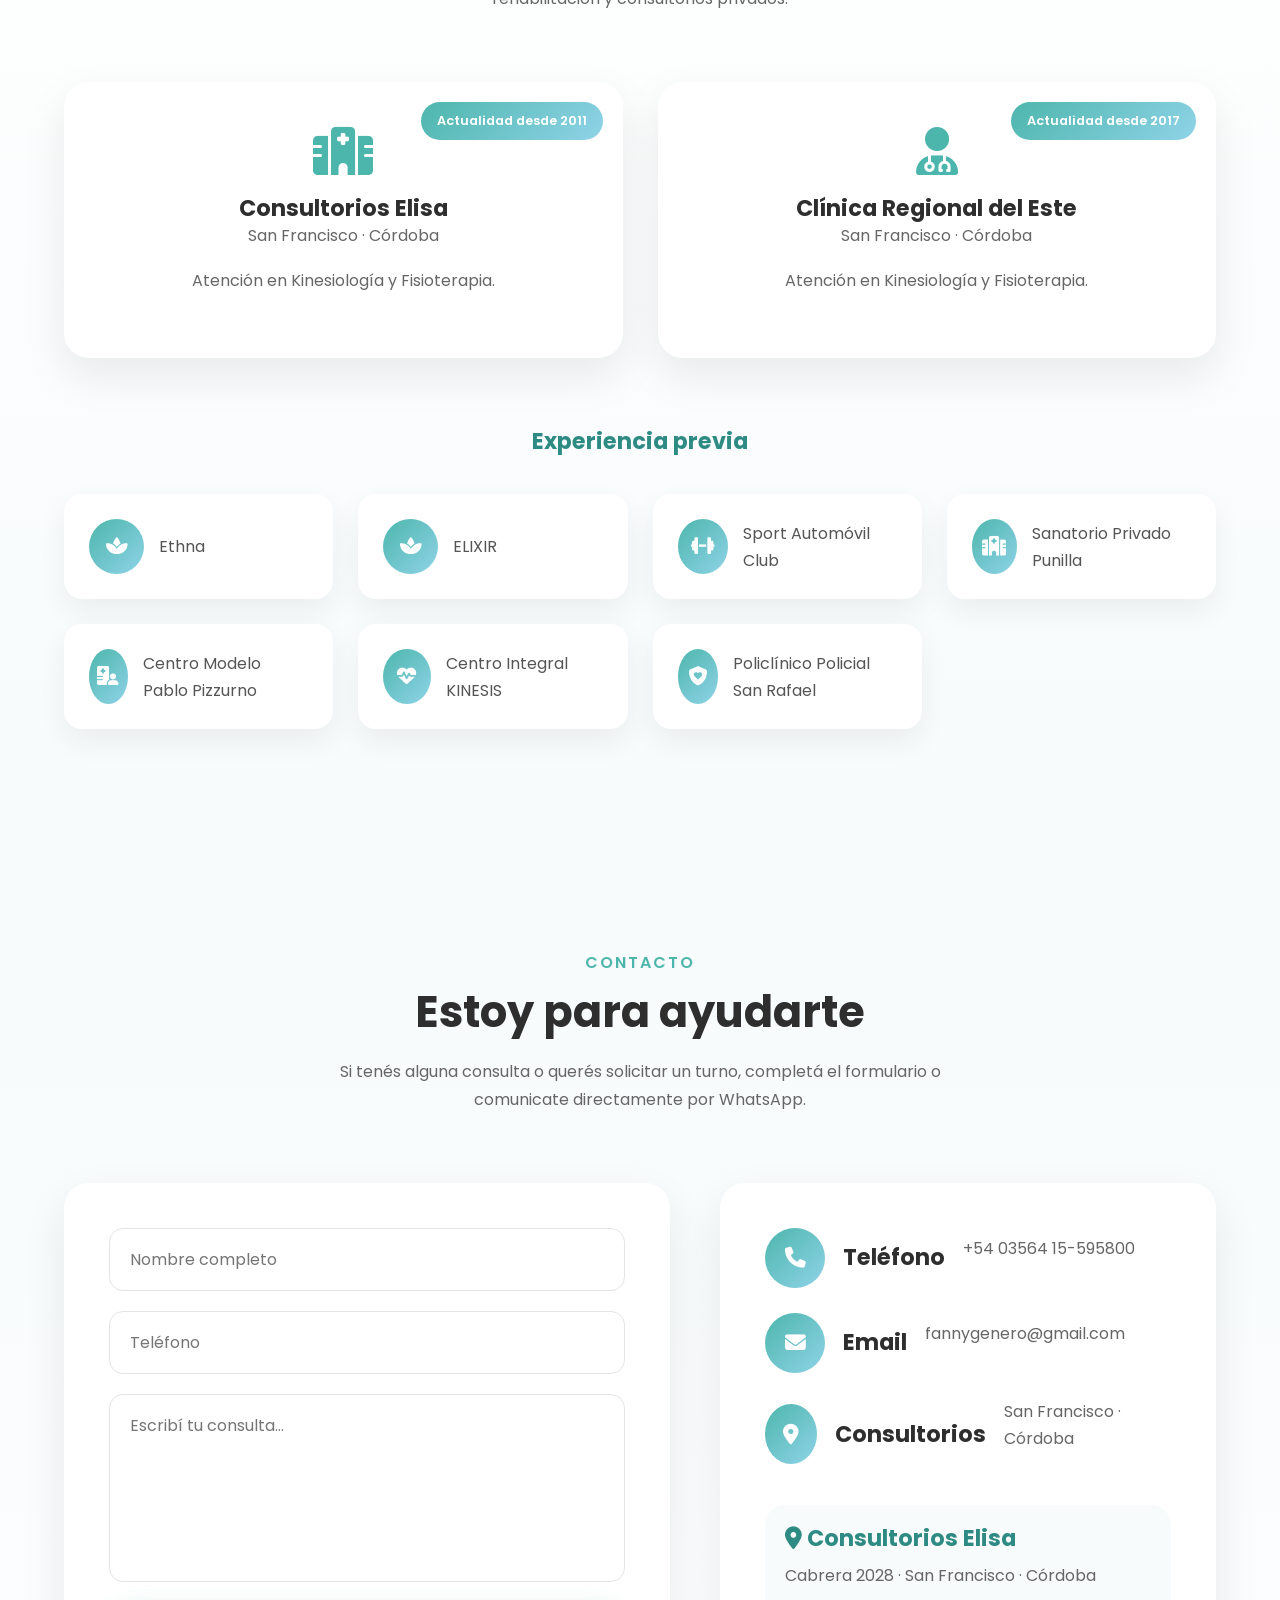
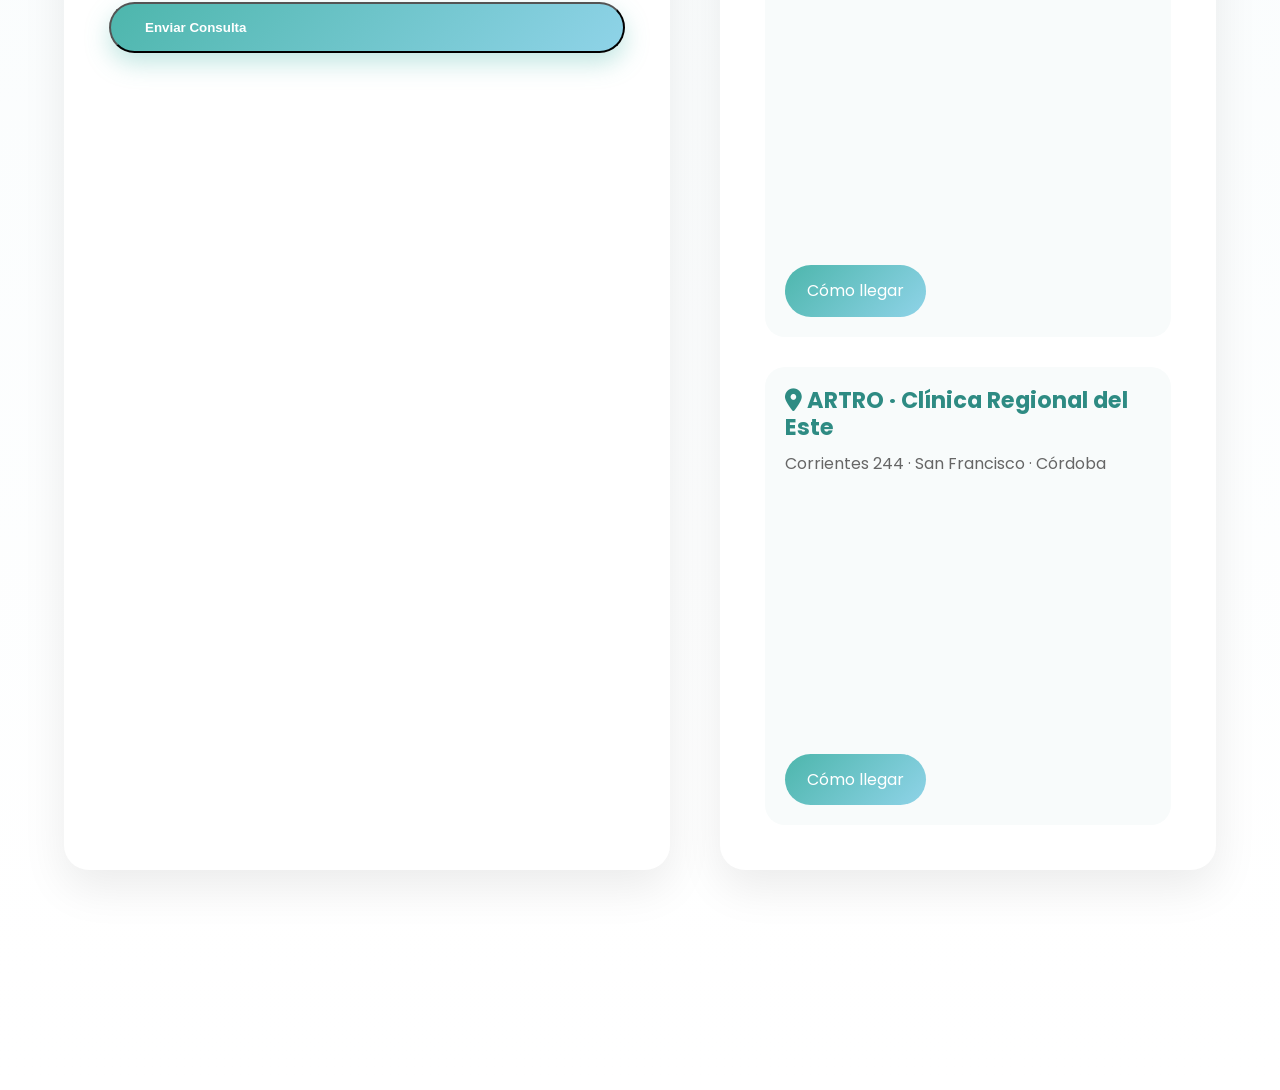
==== commit d663a221: "Ubicacion y retoques datos principales" ====
--- a/index.html
+++ b/index.html
@@ -48,6 +48,12 @@
 
 </head>
 
+    <a href="https://wa.me/54356415595800" class="whatsapp-float" target="_blank" aria-label="WhatsApp">
+
+     <i class="fab fa-whatsapp"></i>
+
+    </a>
+
 <body>
 
     <!--==========================
@@ -135,7 +141,37 @@
                     personalizado
 
                 </h1>
-
+                <div class="hero-locations">
+
+                    <span>
+                        <i class="fa-solid fa-hospital-user"></i>
+                        Consultorios Elisa
+                    </span>
+                
+                    <span>
+                        <i class="fa-solid fa-hospital"></i>
+                        ARTRO · Clínica Regional del Este
+                    </span>
+                
+                </div>
+                <div class="hero-highlights">
+
+                    <div class="highlight">
+                        <strong>+17</strong>
+                        <span>Años de experiencia</span>
+                    </div>
+                
+                    <div class="highlight">
+                        <strong>2</strong>
+                        <span>Centros de atención</span>
+                    </div>
+                
+                    <div class="highlight">
+                        <strong>+15</strong>
+                        <span>Capacitaciones</span>
+                    </div>
+                
+                </div>
                 <p>
 
                     Te acompaño en cada etapa de tu recuperación
@@ -613,79 +649,235 @@
         <section id="experiencia">
 
             <div class="container">
-        
+
                 <div class="section-title" data-aos="fade-up">
-        
+
                     <span class="section-subtitle">Trayectoria Profesional</span>
-        
+
                     <h2>Experiencia Clínica</h2>
-        
+
                     <p>
                         Más de 17 años acompañando a pacientes en instituciones de salud,
                         centros de rehabilitación y consultorios privados.
                     </p>
-        
-                </div>
-        
+
+                </div>
+
                 <!-- Actualidad -->
-        
+
                 <div class="current-work">
-        
+
                     <div class="work-card featured" data-aos="fade-right">
-        
+
                         <span class="badge">Actualidad desde 2011</span>
-        
+
                         <i class="fa-solid fa-hospital"></i>
-        
+
                         <h3>Consultorios Elisa</h3>
-        
+
                         <p>San Francisco · Córdoba</p>
                         <p>Atención en Kinesiología y Fisioterapia.</p>
-        
-                    </div>
-        
+
+                    </div>
+
                     <div class="work-card featured" data-aos="fade-left">
-        
+
                         <span class="badge">Actualidad desde 2017</span>
-        
+
                         <i class="fa-solid fa-user-doctor"></i>
-        
+
                         <h3>Clínica Regional del Este</h3>
-        
+
                         <p>San Francisco · Córdoba</p>
                         <p>Atención en Kinesiología y Fisioterapia.</p>
-        
-                    </div>
-        
-                </div>
-        
+
+                    </div>
+
+                </div>
+
                 <h3 class="experience-title">
-        
+
                     Experiencia previa
-        
+
                 </h3>
-        
+
                 <div class="experience-grid">
-        
+
                     <div class="experience-item"><i class="fa-solid fa-spa"></i> Ethna</div>
-        
+
                     <div class="experience-item"><i class="fa-solid fa-spa"></i> ELIXIR</div>
-        
+
                     <div class="experience-item"><i class="fa-solid fa-dumbbell"></i> Sport Automóvil Club</div>
-        
+
                     <div class="experience-item"><i class="fa-solid fa-hospital"></i> Sanatorio Privado Punilla</div>
-        
-                    <div class="experience-item"><i class="fa-solid fa-hospital-user"></i> Centro Modelo Pablo Pizzurno</div>
-        
+
+                    <div class="experience-item"><i class="fa-solid fa-hospital-user"></i> Centro Modelo Pablo Pizzurno
+                    </div>
+
                     <div class="experience-item"><i class="fa-solid fa-heart-pulse"></i> Centro Integral KINESIS</div>
-        
-                    <div class="experience-item"><i class="fa-solid fa-shield-heart"></i> Policlínico Policial San Rafael</div>
-        
-                </div>
-        
-            </div>
-        
+
+                    <div class="experience-item"><i class="fa-solid fa-shield-heart"></i> Policlínico Policial San
+                        Rafael</div>
+
+                </div>
+
+            </div>
+
         </section>
+        <section id="contacto">
+
+            <div class="container">
+
+                <div class="section-title" data-aos="fade-up">
+
+                    <span class="section-subtitle">
+
+                        Contacto
+
+                    </span>
+
+                    <h2>
+
+                        Estoy para ayudarte
+
+                    </h2>
+
+                    <p>
+
+                        Si tenés alguna consulta o querés solicitar un turno,
+                        completá el formulario o comunicate directamente por WhatsApp.
+
+                    </p>
+
+                </div>
+
+                <div class="contact-grid">
+
+                    <!-- Formulario -->
+
+                    <div class="contact-form" data-aos="fade-right">
+
+                        <form>
+
+                            <input type="text" placeholder="Nombre completo" required>
+
+                            <input type="tel" placeholder="Teléfono" required>
+
+                            <textarea rows="6" placeholder="Escribí tu consulta..."></textarea>
+
+                            <button type="submit" class="btn-primary">
+
+                                Enviar Consulta
+
+                            </button>
+
+                        </form>
+
+                    </div>
+
+                    <!-- Datos -->
+
+                    <div class="contact-info" data-aos="fade-left">
+
+                        <div class="info-card">
+
+                            <i class="fa-solid fa-phone"></i>
+
+                            <h3>Teléfono</h3>
+
+                            <p>+54 03564 15-595800</p>
+
+                        </div>
+
+                        <div class="info-card">
+
+                            <i class="fa-solid fa-envelope"></i>
+
+                            <h3>Email</h3>
+
+                            <p>fannygenero@gmail.com</p>
+
+                        </div>
+
+                        <div class="info-card">
+
+                            <i class="fa-solid fa-location-dot"></i>
+
+                            <h3>Consultorios</h3>
+
+                            <p>
+
+                                San Francisco · Córdoba
+
+                            </p>
+
+                        </div>
+
+                        <div class="locations">
+
+                            <div class="location-card">
+                        
+                                <h3>
+                                    <i class="fa-solid fa-location-dot"></i>
+                                    Consultorios Elisa
+                                </h3>
+                        
+                                <p>Cabrera 2028 · San Francisco · Córdoba</p>
+                        
+                                <iframe
+                                    src="https://www.google.com/maps/embed?pb=!1m18!1m12!1m3!1d3404.567997026431!2d-62.0905923241431!3d-31.42602647425727!2m3!1f0!2f0!3f0!3m2!1i1024!2i768!4f13.1!3m3!1m2!1s0x95cad7dd7eea8463%3A0xd08070196ebe4097!2sElisa%20Espacio%20de%20Rehabilitaci%C3%B3n%20y%20Bienestar!5e0!3m2!1ses!2sar!4v1784139375121!5m2!1ses!2sar"
+                                    loading="lazy"
+                                    referrerpolicy="strict-origin-when-cross-origin"
+                                    allowfullscreen>
+                                </iframe>
+                        
+                                <a
+                                    href="https://maps.google.com/?q=Cabrera+2028,+San+Francisco,+Cordoba"
+                                    target="_blank"
+                                    class="map-btn">
+                        
+                                    Cómo llegar
+                        
+                                </a>
+                        
+                            </div>
+                        
+                            <div class="location-card">
+                        
+                                <h3>
+                                    <i class="fa-solid fa-location-dot"></i>
+                                    ARTRO · Clínica Regional del Este
+                                </h3>
+                        
+                                <p>Corrientes 244 · San Francisco · Córdoba</p>
+                        
+                                <iframe
+                                    src="https://www.google.com/maps/embed?pb=!1m18!1m12!1m3!1d3404.3138609871157!2d-62.08410222414274!3d-31.4330252742541!2m3!1f0!2f0!3f0!3m2!1i1024!2i768!4f13.1!3m3!1m2!1s0x95cb281b83e79c85%3A0x870fe7d660e0c900!2sCorrientes%20244%2C%20San%20Francisco%2C%20C%C3%B3rdoba!5e0!3m2!1ses!2sar!4v1784140059774!5m2!1ses!2sar"
+                                    loading="lazy"
+                                    referrerpolicy="strict-origin-when-cross-origin"
+                                    allowfullscreen>
+                                </iframe>
+                        
+                                <a
+                                    href="https://maps.google.com/?q=Corrientes+244,+San+Francisco,+Cordoba"
+                                    target="_blank"
+                                    class="map-btn">
+                        
+                                    Cómo llegar
+                        
+                                </a>
+                        
+                            </div>
+                        
+                        </div>
+
+                    </div>
+
+                </div>
+
+            </div>
+
+        </section>
 
 </body>
 
--- a/css/style.css
+++ b/css/style.css
@@ -2,1037 +2,1634 @@
                 GOOGLE VARIABLES
 ==================================================*/
 
-:root{
-
-    --primary:#4DB6AC;
-    --primary-dark:#2E8B83;
-
-    --secondary:#8FD3E8;
-
-    --accent:#6ED3CF;
-
-    --dark:#2E2E2E;
-
-    --text:#555;
-
-    --light:#F7FAFC;
-
-    --white:#FFFFFF;
-
-    --shadow:0 15px 40px rgba(0,0,0,.08);
-
-    --radius:18px;
-
-    --transition:.35s ease;
-
-    --max-width:1200px;
-
-}
+:root {
+
+    --primary: #4DB6AC;
+    --primary-dark: #2E8B83;
+
+    --secondary: #8FD3E8;
+
+    --accent: #6ED3CF;
+
+    --dark: #2E2E2E;
+
+    --text: #555;
+
+    --light: #F7FAFC;
+
+    --white: #FFFFFF;
+
+    --shadow: 0 15px 40px rgba(0, 0, 0, .08);
+
+    --radius: 18px;
+
+    --transition: .35s ease;
+
+    --max-width: 1200px;
+
+}
+
 /*==================================================
                 GOOGLE VARIABLES
 ==================================================*/
 
-:root{
-
-    --primary:#4DB6AC;
-    --primary-dark:#2E8B83;
-
-    --secondary:#8FD3E8;
-
-    --accent:#6ED3CF;
-
-    --dark:#2E2E2E;
-
-    --text:#555;
-
-    --light:#F7FAFC;
-
-    --white:#FFFFFF;
-
-    --shadow:0 15px 40px rgba(0,0,0,.08);
-
-    --radius:18px;
-
-    --transition:.35s ease;
-
-    --max-width:1200px;
-
-}
+:root {
+
+    --primary: #4DB6AC;
+    --primary-dark: #2E8B83;
+
+    --secondary: #8FD3E8;
+
+    --accent: #6ED3CF;
+
+    --dark: #2E2E2E;
+
+    --text: #555;
+
+    --light: #F7FAFC;
+
+    --white: #FFFFFF;
+
+    --shadow: 0 15px 40px rgba(0, 0, 0, .08);
+
+    --radius: 18px;
+
+    --transition: .35s ease;
+
+    --max-width: 1200px;
+
+}
+
 /*==================================================
                     RESET
 ==================================================*/
 
-*{
-
-    margin:0;
-    padding:0;
-    box-sizing:border-box;
-
-}
-
-html{
-
-    scroll-behavior:smooth;
-
-}
-
-body{
-
-    font-family:'Poppins',sans-serif;
-
-    color:var(--text);
-
-    background:var(--light);
-
-    overflow-x:hidden;
-
-    line-height:1.7;
-
-}
-
-img{
-
-    width:40%;
-
-    display:block;
-
-}
-
-a{
-
-    text-decoration:none;
-
-    color:inherit;
-
-}
-
-ul{
-
-    list-style:none;
-
-}
-
-section{
-
-    padding:110px 0;
-
-    position:relative;
-
-}
-
-.container{
-
-    width:min(90%,var(--max-width));
-
-    margin:auto;
-
-}
+* {
+
+    margin: 0;
+    padding: 0;
+    box-sizing: border-box;
+
+}
+
+html {
+
+    scroll-behavior: smooth;
+
+}
+
+body {
+
+    font-family: 'Poppins', sans-serif;
+
+    color: var(--text);
+
+    background: var(--light);
+
+    overflow-x: hidden;
+
+    line-height: 1.7;
+
+}
+
+img {
+
+    width: 40%;
+
+    display: block;
+
+}
+
+a {
+
+    text-decoration: none;
+
+    color: inherit;
+
+}
+
+ul {
+
+    list-style: none;
+
+}
+
+section {
+
+    padding: 110px 0;
+
+    position: relative;
+
+}
+
+.container {
+
+    width: min(90%, var(--max-width));
+
+    margin: auto;
+
+}
+
 /*==================================================
                 SCROLLBAR
 ==================================================*/
 
-::-webkit-scrollbar{
-
-    width:10px;
-
-}
-
-::-webkit-scrollbar-track{
-
-    background:#eee;
-
-}
-
-::-webkit-scrollbar-thumb{
-
-    background:var(--primary);
+::-webkit-scrollbar {
+
+    width: 10px;
+
+}
+
+::-webkit-scrollbar-track {
+
+    background: #eee;
+
+}
+
+::-webkit-scrollbar-thumb {
+
+    background: var(--primary);
+
+    border-radius: 20px;
+
+}
+
+::-webkit-scrollbar-thumb:hover {
+
+    background: var(--primary-dark);
+
+}
+
+/*==================================================
+                TYPOGRAPHY
+==================================================*/
+
+h1,
+h2,
+h3,
+h4 {
+
+    color: var(--dark);
+
+    line-height: 1.2;
+
+}
+
+h1 {
+
+    font-size: 4rem;
+
+    font-weight: 700;
+
+}
+
+h2 {
+
+    font-size: 2.7rem;
+
+    margin-bottom: 20px;
+
+}
+
+h3 {
+
+    font-size: 1.4rem;
+
+}
+
+p {
+
+    margin-bottom: 18px;
+
+    color: #666;
+
+}
+
+.section-title {
+
+    text-align: center;
+
+    margin-bottom: 70px;
+
+}
+
+.section-title span {
+
+    display: inline-block;
+
+    color: var(--primary);
+
+    font-weight: 600;
+
+    letter-spacing: 2px;
+
+    text-transform: uppercase;
+
+    margin-bottom: 10px;
+
+}
+
+.section-title p {
+
+    max-width: 650px;
+
+    margin: auto;
+
+}
+
+/*==================================================
+                    BUTTONS
+==================================================*/
+
+.btn-primary {
+
+    display: inline-flex;
+
+    align-items: center;
+
+    gap: 10px;
+
+    background: linear-gradient(135deg,
+            var(--primary),
+            var(--secondary));
+
+    color: white;
+
+    padding: 16px 34px;
+
+    border-radius: 50px;
+
+    transition: .35s;
+
+    font-weight: 600;
+
+    box-shadow: 0 10px 25px rgba(77, 182, 172, .35);
+
+}
+
+.btn-primary:hover {
+
+    transform: translateY(-5px);
+
+    box-shadow: 0 20px 35px rgba(77, 182, 172, .45);
+
+}
+
+.btn-secondary {
+
+    display: inline-flex;
+
+    padding: 16px 34px;
+
+    border-radius: 50px;
+
+    border: 2px solid var(--primary);
+
+    color: var(--primary);
+
+    transition: .35s;
+
+    font-weight: 600;
+
+}
+
+.btn-secondary:hover {
+
+    background: var(--primary);
+
+    color: white;
+
+}
+
+/*==================================================
+                PRELOADER
+==================================================*/
+
+#preloader {
+
+    position: fixed;
+
+    inset: 0;
+
+    background: white;
+
+    z-index: 99999;
+
+    display: flex;
+
+    justify-content: center;
+
+    align-items: center;
+
+}
+
+.loader {
+
+    width: 60px;
+
+    height: 60px;
+
+    border: 6px solid #ddd;
+
+    border-top: 6px solid var(--primary);
+
+    border-radius: 50%;
+
+    animation: spin 1s linear infinite;
+
+}
+
+@keyframes spin {
+
+    to {
+
+        transform: rotate(360deg);
+
+    }
+
+}
+
+/*==================================================
+                CURSOR
+==================================================*/
+
+.cursor {
+
+    width: 20px;
+
+    height: 20px;
+
+    border: 2px solid var(--primary);
+
+    border-radius: 50%;
+
+    position: fixed;
+
+    pointer-events: none;
+
+    z-index: 9999;
+
+    transition: transform .15s ease;
+
+}
+
+/*==================================================
+                    HERO
+==================================================*/
+
+#hero {
+
+    min-height: 100vh;
+
+    display: flex;
+
+    align-items: center;
+
+    position: relative;
+
+    overflow: hidden;
+
+    background: linear-gradient(135deg,
+            #f7fcfc 0%,
+            #eef8f7 50%,
+            #ffffff 100%);
+
+}
+
+.hero-container {
+
+    display: grid;
+
+    grid-template-columns: 1fr 1fr;
+
+    align-items: center;
+
+    gap: 80px;
+
+    position: relative;
+
+    z-index: 2;
+
+}
+
+.hero-text h1 {
+
+    font-size: 4.2rem;
+
+    margin: 20px 0;
+
+}
+
+.hero-text p {
+
+    font-size: 1.15rem;
+
+    max-width: 550px;
+
+    margin-bottom: 35px;
+
+}
+
+.subtitle {
+
+    display: inline-block;
+
+    color: var(--primary);
+
+    font-weight: 600;
+
+    letter-spacing: 2px;
+
+    text-transform: uppercase;
+
+}
+
+.hero-buttons {
+
+    display: flex;
+
+    gap: 20px;
+
+    flex-wrap: wrap;
+
+}
+
+.hero-image {
+
+    display: flex;
+
+    justify-content: center;
+
+    position: relative;
+
+}
+
+.hero-image img {
+
+    width: 70%;
+
+    max-width: 500px;
+
+    animation: floating 5s ease-in-out infinite;
+
+    filter: drop-shadow(0 25px 40px rgba(0, 0, 0, .15));
+
+}
+
+/*==================================================
+                HERO BACKGROUND
+==================================================*/
+
+.hero-bg {
+
+    position: absolute;
+
+    inset: 0;
+
+    background:
+        radial-gradient(circle at top left, #c8f0eb 0%, transparent 45%),
+        radial-gradient(circle at bottom right, #d7eef9 0%, transparent 40%);
+
+    z-index: 1;
+
+}
+
+.blob {
+
+    position: absolute;
+
+    border-radius: 50%;
+
+    filter: blur(60px);
+
+    opacity: .45;
+
+    animation: blob 12s ease-in-out infinite;
+
+}
+
+.blob1 {
+
+    width: 320px;
+
+    height: 320px;
+
+    background: #8FD3E8;
+
+    top: -80px;
+
+    left: -80px;
+
+}
+
+.blob2 {
+
+    width: 260px;
+
+    height: 260px;
+
+    background: #6ED3CF;
+
+    bottom: -60px;
+
+    right: -60px;
+
+}
+
+/*==================================================
+            SCROLL INDICATOR
+==================================================*/
+
+.scroll-down {
+
+    position: absolute;
+
+    bottom: 35px;
+
+    left: 50%;
+
+    transform: translateX(-50%);
+
+}
+
+.scroll-down span {
+
+    width: 28px;
+
+    height: 45px;
+
+    border: 2px solid var(--primary);
+
+    border-radius: 20px;
+
+    display: block;
+
+    position: relative;
+
+}
+
+.scroll-down span::before {
+
+    content: "";
+
+    position: absolute;
+
+    width: 6px;
+
+    height: 6px;
+
+    background: var(--primary);
+
+    border-radius: 50%;
+
+    left: 50%;
+
+    transform: translateX(-50%);
+
+    top: 8px;
+
+    animation: scroll 2s infinite;
+
+}
+
+/*==================================================
+                HEADER PREMIUM
+==================================================*/
+
+#header {
+
+    position: fixed;
+
+    top: 0;
+
+    left: 0;
+
+    width: 100%;
+
+    padding: 22px 0;
+
+    z-index: 1000;
+
+    transition: all .4s ease;
+
+}
+
+#header.scrolled {
+
+    background: rgba(255, 255, 255, .85);
+
+    backdrop-filter: blur(18px);
+
+    -webkit-backdrop-filter: blur(18px);
+
+    box-shadow: 0 8px 30px rgba(0, 0, 0, .08);
+
+    padding: 16px 0;
+
+}
+
+#header .container {
+
+    display: flex;
+
+    justify-content: space-between;
+
+    align-items: center;
+
+}
+
+.logo {
+
+    display: flex;
+
+    align-items: center;
+
+    gap: 12px;
+
+    font-size: 1.35rem;
+
+    font-weight: 700;
+
+    color: var(--primary-dark);
+
+}
+
+.logo i {
+
+    font-size: 1.7rem;
+
+    color: var(--primary);
+
+}
+
+#navbar ul {
+
+    display: flex;
+
+    gap: 38px;
+
+}
+
+#navbar a {
+
+    position: relative;
+
+    font-weight: 500;
+
+    color: var(--dark);
+
+    transition: .3s;
+
+}
+
+#navbar a:hover,
+#navbar a.active {
+
+    color: var(--primary);
+
+}
+
+#navbar a::after {
+
+    content: "";
+
+    position: absolute;
+
+    left: 50%;
+
+    bottom: -8px;
+
+    width: 0;
+
+    height: 2px;
+
+    background: var(--primary);
+
+    transform: translateX(-50%);
+
+    transition: .3s;
+
+}
+
+#navbar a:hover::after,
+#navbar a.active::after {
+
+    width: 100%;
+
+}
+
+.menu-btn {
+
+    display: none;
+
+    width: 34px;
+
+    cursor: pointer;
+
+}
+
+.menu-btn span {
+
+    display: block;
+
+    height: 3px;
+
+    margin: 7px 0;
+
+    background: var(--dark);
+
+    border-radius: 10px;
+
+    transition: .3s;
+
+}
+
+/* Barra de progreso */
+
+#progress-bar {
+
+    position: fixed;
+
+    top: 0;
+
+    left: 0;
+
+    width: 0;
+
+    height: 4px;
+
+    background: linear-gradient(90deg, var(--primary), var(--secondary));
+
+    z-index: 2000;
+
+}
+
+/*==================================================
+            ESPECIALIDADES
+==================================================*/
+
+#especialidades {
+
+    background: #ffffff;
+
+}
+
+.cards {
+
+    display: grid;
+
+    grid-template-columns: repeat(auto-fit, minmax(280px, 1fr));
+
+    gap: 30px;
+
+}
+
+.card {
+
+    position: relative;
+
+    overflow: hidden;
+
+    background: rgba(255, 255, 255, .9);
+
+    border-radius: 22px;
+
+    padding: 45px 30px;
+
+    text-align: center;
+
+    box-shadow: 0 15px 40px rgba(0, 0, 0, .07);
+
+    transition: all .35s ease;
+
+    border: 1px solid rgba(255, 255, 255, .4);
+
+}
+
+.card:hover {
+
+    transform: translateY(-12px);
+
+    box-shadow: 0 30px 60px rgba(0, 0, 0, .12);
+
+}
+
+.card i {
+
+    width: 90px;
+
+    height: 90px;
+
+    margin: auto;
+
+    display: flex;
+
+    align-items: center;
+
+    justify-content: center;
+
+    border-radius: 50%;
+
+    font-size: 2rem;
+
+    color: #fff;
+
+    background: linear-gradient(135deg, var(--primary), var(--secondary));
+
+    margin-bottom: 25px;
+
+    transition: .35s;
+
+}
+
+.card:hover i {
+
+    transform: rotateY(180deg) scale(1.1);
+
+}
+
+.card h3 {
+
+    margin-bottom: 18px;
+
+}
+
+.card p {
+
+    margin: 0;
+
+}
+
+/*==================================================
+            ESPECIALIDADES
+==================================================*/
+
+#especialidades {
+
+    background: #ffffff;
+
+}
+
+.cards {
+
+    display: grid;
+
+    grid-template-columns: repeat(auto-fit, minmax(280px, 1fr));
+
+    gap: 30px;
+
+}
+
+.card {
+
+    position: relative;
+
+    overflow: hidden;
+
+    background: rgba(255, 255, 255, .9);
+
+    border-radius: 22px;
+
+    padding: 45px 30px;
+
+    text-align: center;
+
+    box-shadow: 0 15px 40px rgba(0, 0, 0, .07);
+
+    transition: all .35s ease;
+
+    border: 1px solid rgba(255, 255, 255, .4);
+
+}
+
+.card:hover {
+
+    transform: translateY(-12px);
+
+    box-shadow: 0 30px 60px rgba(0, 0, 0, .12);
+
+}
+
+.card i {
+
+    width: 90px;
+
+    height: 90px;
+
+    margin: auto;
+
+    display: flex;
+
+    align-items: center;
+
+    justify-content: center;
+
+    border-radius: 50%;
+
+    font-size: 2rem;
+
+    color: #fff;
+
+    background: linear-gradient(135deg, var(--primary), var(--secondary));
+
+    margin-bottom: 25px;
+
+    transition: .35s;
+
+}
+
+.card:hover i {
+
+    transform: rotateY(180deg) scale(1.1);
+
+}
+
+.card h3 {
+
+    margin-bottom: 18px;
+
+}
+
+.card p {
+
+    margin: 0;
+
+}
+
+#especialidades .section-title h2 {
+
+    position: relative;
+
+    display: inline-block;
+
+}
+
+#especialidades .section-title h2::after {
+
+    content: "";
+
+    width: 70px;
+
+    height: 4px;
+
+    background: linear-gradient(90deg,
+            var(--primary),
+            var(--secondary));
+
+    border-radius: 10px;
+
+    position: absolute;
+
+    left: 50%;
+
+    bottom: -12px;
+
+    transform: translateX(-50%);
+
+}
+
+/*==================================================
+                    ABOUT
+==================================================*/
+
+#about {
+
+    background: linear-gradient(180deg,
+            #ffffff 0%,
+            #f7fbfc 100%);
+
+}
+
+.about-grid {
+
+    display: grid;
+
+    grid-template-columns: 1fr 1.1fr;
+
+    gap: 80px;
+
+    align-items: center;
+
+}
+
+.image-wrapper {
+
+    position: relative;
+
+    display: flex;
+
+    justify-content: center;
+
+}
+
+.image-wrapper img {
+
+    width: 100%;
+
+    max-width: 430px;
+
+    border-radius: 30px;
+
+    box-shadow: 0 30px 70px rgba(0, 0, 0, .15);
+
+}
+
+.experience-badge {
+
+    position: absolute;
+
+    right: -25px;
+
+    bottom: 35px;
+
+    width: 170px;
+
+    height: 170px;
+
+    background: linear-gradient(135deg,
+            var(--primary),
+            var(--secondary));
+
+    color: white;
+
+    border-radius: 50%;
+
+    display: flex;
+
+    flex-direction: column;
+
+    justify-content: center;
+
+    align-items: center;
+
+    text-align: center;
+
+    box-shadow: 0 20px 45px rgba(77, 182, 172, .35);
+
+}
+
+.experience-badge span {
+
+    font-size: 2.7rem;
+
+    font-weight: 700;
+
+}
+
+.experience-badge p {
+
+    color: white;
+
+    margin-top: 8px;
+
+    font-size: .9rem;
+
+}
+
+.about-content h2 {
+
+    margin: 18px 0 28px;
+
+}
+
+.about-content p {
+
+    margin-bottom: 22px;
+
+}
+
+/*==================================================
+                    STATS
+==================================================*/
+
+.stats {
+
+    display: grid;
+
+    grid-template-columns: repeat(3, 1fr);
+
+    gap: 20px;
+
+    margin: 45px 0;
+
+}
+
+.stat {
+
+    background: #fff;
+
+    padding: 30px 20px;
+
+    border-radius: 20px;
+
+    text-align: center;
+
+    box-shadow: 0 12px 35px rgba(0, 0, 0, .06);
+
+    transition: .35s;
+
+}
+
+.stat:hover {
+
+    transform: translateY(-10px);
+
+}
+
+.stat h3 {
+
+    color: var(--primary);
+
+    font-size: 2.3rem;
+
+    margin-bottom: 10px;
+
+}
+
+.stat span {
+
+    font-size: .95rem;
+
+    color: #666;
+
+}
+
+/*==================================================
+            EDUCATION TIMELINE
+==================================================*/
+
+#formacion {
+
+    background: linear-gradient(180deg,
+            #f7fbfc 0%,
+            #ffffff 100%);
+
+}
+
+.education-timeline {
+
+    position: relative;
+
+    max-width: 900px;
+
+    margin: 70px auto 0;
+
+    padding-left: 50px;
+
+}
+
+.education-timeline::before {
+
+    content: "";
+
+    position: absolute;
+
+    left: 15px;
+
+    top: 0;
+
+    width: 4px;
+
+    height: 100%;
+
+    background: linear-gradient(var(--primary),
+            var(--secondary));
+
+    border-radius: 20px;
+
+}
+
+.education-item {
+
+    position: relative;
+
+    margin-bottom: 40px;
+
+}
+
+.education-item::before {
+
+    content: "";
+
+    position: absolute;
+
+    left: -44px;
+
+    top: 8px;
+
+    width: 18px;
+
+    height: 18px;
+
+    border-radius: 50%;
+
+    background: var(--primary);
+
+    border: 5px solid #fff;
+
+    box-shadow: 0 0 0 4px rgba(77, 182, 172, .20);
+
+}
+
+.education-year {
+
+    display: inline-block;
+
+    background: linear-gradient(135deg,
+            var(--primary),
+            var(--secondary));
+
+    color: #fff;
+
+    padding: 8px 18px;
+
+    border-radius: 50px;
+
+    font-weight: 600;
+
+    margin-bottom: 15px;
+
+}
+
+.education-content {
+
+    background: #fff;
+
+    padding: 28px;
+
+    border-radius: 20px;
+
+    box-shadow: 0 15px 40px rgba(0, 0, 0, .07);
+
+    transition: .35s;
+
+}
+
+.education-content:hover {
+
+    transform: translateY(-6px);
+
+    box-shadow: 0 25px 55px rgba(0, 0, 0, .12);
+
+}
+
+.education-content ul {
+
+    margin: 0;
+
+    padding: 0;
+
+    list-style: none;
+
+}
+
+.education-content li {
+
+    position: relative;
+
+    padding-left: 30px;
+
+    margin: 14px 0;
+
+}
+
+.education-content li::before {
+
+    content: "✓";
+
+    position: absolute;
+
+    left: 0;
+
+    color: var(--primary);
+
+    font-weight: 700;
+
+}
+
+/*==================================================
+            EXPERIENCIA
+==================================================*/
+
+#experiencia {
+
+    background: linear-gradient(180deg,
+            #ffffff 0%,
+            #f7fbfc 100%);
+
+}
+
+.current-work {
+
+    display: grid;
+
+    grid-template-columns: repeat(2, 1fr);
+
+    gap: 35px;
+
+    margin: 70px 0;
+
+}
+
+.work-card {
+
+    position: relative;
+
+    background: #fff;
+
+    border-radius: 25px;
+
+    padding: 45px;
+
+    text-align: center;
+
+    box-shadow: 0 18px 45px rgba(0, 0, 0, .08);
+
+    transition: .35s;
+
+    overflow: hidden;
+
+}
+
+.work-card:hover {
+
+    transform: translateY(-10px);
+
+    box-shadow: 0 28px 60px rgba(0, 0, 0, .14);
+
+}
+
+.work-card i {
+
+    font-size: 3rem;
+
+    color: var(--primary);
+
+    margin-bottom: 20px;
+
+}
+
+.badge {
+
+    position: absolute;
+
+    top: 20px;
+
+    right: 20px;
+
+    background: linear-gradient(135deg,
+            var(--primary),
+            var(--secondary));
+
+    color: #fff;
+
+    padding: 8px 16px;
+
+    border-radius: 50px;
+
+    font-size: .8rem;
+
+    font-weight: 600;
+
+}
+
+.experience-title {
+
+    text-align: center;
+
+    margin: 70px 0 40px;
+
+    color: var(--primary-dark);
+
+}
+
+.experience-grid {
+
+    display: grid;
+
+    grid-template-columns: repeat(auto-fit, minmax(260px, 1fr));
+
+    gap: 25px;
+
+}
+
+.experience-item {
+
+    background: #fff;
+
+    padding: 25px;
+
+    border-radius: 18px;
+
+    display: flex;
+
+    align-items: center;
+
+    gap: 15px;
+
+    box-shadow: 0 12px 30px rgba(0, 0, 0, .06);
+
+    transition: .3s;
+
+}
+
+.experience-item:hover {
+
+    transform: translateX(8px);
+
+    box-shadow: 0 20px 45px rgba(0, 0, 0, .10);
+
+}
+
+.experience-item i {
+
+    width: 55px;
+
+    height: 55px;
+
+    border-radius: 50%;
+
+    display: flex;
+
+    align-items: center;
+
+    justify-content: center;
+
+    background: linear-gradient(135deg,
+            var(--primary),
+            var(--secondary));
+
+    color: #fff;
+
+    font-size: 1.2rem;
+
+}
+
+/*==================================================
+                CONTACTO
+==================================================*/
+
+#contacto {
+
+    background: linear-gradient(180deg,
+            #f7fbfc 0%,
+            #ffffff 100%);
+
+}
+
+.contact-grid {
+
+    display: grid;
+
+    grid-template-columns: 1.1fr .9fr;
+
+    gap: 50px;
+
+    margin-top: 60px;
+
+}
+
+.contact-form,
+.contact-info {
+
+    background: #fff;
+
+    padding: 45px;
+
+    border-radius: 25px;
+
+    box-shadow: 0 18px 45px rgba(0, 0, 0, .08);
+
+}
+
+.contact-form form {
+
+    display: flex;
+
+    flex-direction: column;
+
+    gap: 20px;
+
+}
+
+.contact-form input,
+.contact-form textarea {
+
+    width: 100%;
+
+    padding: 18px 20px;
+
+    border: 1px solid #e4e4e4;
+
+    border-radius: 14px;
+
+    font-family: inherit;
+
+    font-size: 1rem;
+
+    transition: .3s;
+
+    resize: none;
+
+}
+
+.contact-form input:focus,
+.contact-form textarea:focus {
+
+    outline: none;
+
+    border-color: var(--primary);
+
+    box-shadow: 0 0 0 4px rgba(77, 182, 172, .15);
+
+}
+
+.info-card {
+
+    display: flex;
+
+    align-items: center;
+
+    gap: 18px;
+
+    margin-bottom: 25px;
+
+}
+
+.info-card i {
+
+    width: 60px;
+
+    height: 60px;
+
+    border-radius: 50%;
+
+    display: flex;
+
+    align-items: center;
+
+    justify-content: center;
+
+    color: #fff;
+
+    background: linear-gradient(135deg,
+            var(--primary),
+            var(--secondary));
+
+    font-size: 1.3rem;
+
+}
+
+/*==================================================
+            LOCATIONS
+==================================================*/
+.locations{
+
+    display:grid;
+
+    gap:30px;
+
+    margin-top:35px;
+
+}
+
+.location-card{
+
+    background:#f8fbfb;
 
     border-radius:20px;
 
-}
-
-::-webkit-scrollbar-thumb:hover{
-
-    background:var(--primary-dark);
-
-}
-/*==================================================
-                TYPOGRAPHY
-==================================================*/
-
-h1,h2,h3,h4{
-
-    color:var(--dark);
-
-    line-height:1.2;
-
-}
-
-h1{
-
-    font-size:4rem;
-
-    font-weight:700;
-
-}
-
-h2{
-
-    font-size:2.7rem;
-
-    margin-bottom:20px;
-
-}
-
-h3{
-
-    font-size:1.4rem;
-
-}
-
-p{
-
-    margin-bottom:18px;
-
-    color:#666;
-
-}
-
-.section-title{
-
-    text-align:center;
-
-    margin-bottom:70px;
-
-}
-
-.section-title span{
+    padding:20px;
+
+}
+
+.location-card h3{
+
+    margin-bottom:10px;
+
+    color:var(--primary-dark);
+
+}
+
+.location-card iframe{
+
+    width:100%;
+
+    height:220px;
+
+    border:none;
+
+    border-radius:15px;
+
+    margin:15px 0;
+
+}
+
+.map-btn{
 
     display:inline-block;
 
-    color:var(--primary);
-
-    font-weight:600;
-
-    letter-spacing:2px;
-
-    text-transform:uppercase;
-
-    margin-bottom:10px;
-
-}
-
-.section-title p{
-
-    max-width:650px;
-
-    margin:auto;
-
-}
-/*==================================================
-                    BUTTONS
-==================================================*/
-
-.btn-primary{
-
-    display:inline-flex;
-
-    align-items:center;
-
-    gap:10px;
-
-    background:linear-gradient(135deg,
-    var(--primary),
-    var(--secondary));
-
-    color:white;
-
-    padding:16px 34px;
-
-    border-radius:50px;
-
-    transition:.35s;
-
-    font-weight:600;
-
-    box-shadow:0 10px 25px rgba(77,182,172,.35);
-
-}
-
-.btn-primary:hover{
-
-    transform:translateY(-5px);
-
-    box-shadow:0 20px 35px rgba(77,182,172,.45);
-
-}
-
-.btn-secondary{
-
-    display:inline-flex;
-
-    padding:16px 34px;
-
-    border-radius:50px;
-
-    border:2px solid var(--primary);
-
-    color:var(--primary);
-
-    transition:.35s;
-
-    font-weight:600;
-
-}
-
-.btn-secondary:hover{
-
-    background:var(--primary);
-
-    color:white;
-
-}
-/*==================================================
-                PRELOADER
-==================================================*/
-
-#preloader{
-
-    position:fixed;
-
-    inset:0;
-
-    background:white;
-
-    z-index:99999;
-
-    display:flex;
-
-    justify-content:center;
-
-    align-items:center;
-
-}
-
-.loader{
-
-    width:60px;
-
-    height:60px;
-
-    border:6px solid #ddd;
-
-    border-top:6px solid var(--primary);
-
-    border-radius:50%;
-
-    animation:spin 1s linear infinite;
-
-}
-
-@keyframes spin{
-
-    to{
-
-        transform:rotate(360deg);
-
-    }
-
-}
-/*==================================================
-                CURSOR
-==================================================*/
-
-.cursor{
-
-    width:20px;
-
-    height:20px;
-
-    border:2px solid var(--primary);
-
-    border-radius:50%;
-
-    position:fixed;
-
-    pointer-events:none;
-
-    z-index:9999;
-
-    transition:transform .15s ease;
-
-}
-/*==================================================
-                    HERO
-==================================================*/
-
-#hero{
-
-    min-height:100vh;
-
-    display:flex;
-
-    align-items:center;
-
-    position:relative;
-
-    overflow:hidden;
-
-    background:linear-gradient(
-        135deg,
-        #f7fcfc 0%,
-        #eef8f7 50%,
-        #ffffff 100%
-    );
-
-}
-
-.hero-container{
-
-    display:grid;
-
-    grid-template-columns:1fr 1fr;
-
-    align-items:center;
-
-    gap:80px;
-
-    position:relative;
-
-    z-index:2;
-
-}
-
-.hero-text h1{
-
-    font-size:4.2rem;
-
-    margin:20px 0;
-
-}
-
-.hero-text p{
-
-    font-size:1.15rem;
-
-    max-width:550px;
-
-    margin-bottom:35px;
-
-}
-
-.subtitle{
-
-    display:inline-block;
-
-    color:var(--primary);
-
-    font-weight:600;
-
-    letter-spacing:2px;
-
-    text-transform:uppercase;
-
-}
-
-.hero-buttons{
-
-    display:flex;
-
-    gap:20px;
-
-    flex-wrap:wrap;
-
-}
-
-.hero-image{
-
-    display:flex;
-
-    justify-content:center;
-
-    position:relative;
-
-}
-
-.hero-image img{
-
-    width:70%;
-
-    max-width:500px;
-
-    animation:floating 5s ease-in-out infinite;
-
-    filter:drop-shadow(0 25px 40px rgba(0,0,0,.15));
-
-}
-/*==================================================
-                HERO BACKGROUND
-==================================================*/
-
-.hero-bg{
-
-    position:absolute;
-
-    inset:0;
-
-    background:
-    radial-gradient(circle at top left,#c8f0eb 0%,transparent 45%),
-    radial-gradient(circle at bottom right,#d7eef9 0%,transparent 40%);
-
-    z-index:1;
-
-}
-
-.blob{
-
-    position:absolute;
-
-    border-radius:50%;
-
-    filter:blur(60px);
-
-    opacity:.45;
-
-    animation:blob 12s ease-in-out infinite;
-
-}
-
-.blob1{
-
-    width:320px;
-
-    height:320px;
-
-    background:#8FD3E8;
-
-    top:-80px;
-
-    left:-80px;
-
-}
-
-.blob2{
-
-    width:260px;
-
-    height:260px;
-
-    background:#6ED3CF;
-
-    bottom:-60px;
-
-    right:-60px;
-
-}
-/*==================================================
-            SCROLL INDICATOR
-==================================================*/
-
-.scroll-down{
-
-    position:absolute;
-
-    bottom:35px;
-
-    left:50%;
-
-    transform:translateX(-50%);
-
-}
-
-.scroll-down span{
-
-    width:28px;
-
-    height:45px;
-
-    border:2px solid var(--primary);
-
-    border-radius:20px;
-
-    display:block;
-
-    position:relative;
-
-}
-
-.scroll-down span::before{
-
-    content:"";
-
-    position:absolute;
-
-    width:6px;
-
-    height:6px;
-
-    background:var(--primary);
-
-    border-radius:50%;
-
-    left:50%;
-
-    transform:translateX(-50%);
-
-    top:8px;
-
-    animation:scroll 2s infinite;
-
-}
-/*==================================================
-                HEADER PREMIUM
-==================================================*/
-
-#header{
-
-    position:fixed;
-
-    top:0;
-
-    left:0;
-
-    width:100%;
-
-    padding:22px 0;
-
-    z-index:1000;
-
-    transition:all .4s ease;
-
-}
-
-#header.scrolled{
-
-    background:rgba(255,255,255,.85);
-
-    backdrop-filter:blur(18px);
-
-    -webkit-backdrop-filter:blur(18px);
-
-    box-shadow:0 8px 30px rgba(0,0,0,.08);
-
-    padding:16px 0;
-
-}
-
-#header .container{
-
-    display:flex;
-
-    justify-content:space-between;
-
-    align-items:center;
-
-}
-
-.logo{
-
-    display:flex;
-
-    align-items:center;
-
-    gap:12px;
-
-    font-size:1.35rem;
-
-    font-weight:700;
-
-    color:var(--primary-dark);
-
-}
-
-.logo i{
-
-    font-size:1.7rem;
-
-    color:var(--primary);
-
-}
-
-#navbar ul{
-
-    display:flex;
-
-    gap:38px;
-
-}
-
-#navbar a{
-
-    position:relative;
-
-    font-weight:500;
-
-    color:var(--dark);
-
-    transition:.3s;
-
-}
-
-#navbar a:hover,
-#navbar a.active{
-
-    color:var(--primary);
-
-}
-
-#navbar a::after{
-
-    content:"";
-
-    position:absolute;
-
-    left:50%;
-
-    bottom:-8px;
-
-    width:0;
-
-    height:2px;
-
-    background:var(--primary);
-
-    transform:translateX(-50%);
-
-    transition:.3s;
-
-}
-
-#navbar a:hover::after,
-#navbar a.active::after{
-
-    width:100%;
-
-}
-
-.menu-btn{
-
-    display:none;
-
-    width:34px;
-
-    cursor:pointer;
-
-}
-
-.menu-btn span{
-
-    display:block;
-
-    height:3px;
-
-    margin:7px 0;
-
-    background:var(--dark);
-
-    border-radius:10px;
-
-    transition:.3s;
-
-}
-
-/* Barra de progreso */
-
-#progress-bar{
-
-    position:fixed;
-
-    top:0;
-
-    left:0;
-
-    width:0;
-
-    height:4px;
-
-    background:linear-gradient(90deg,var(--primary),var(--secondary));
-
-    z-index:2000;
-
-}
-/*==================================================
-            ESPECIALIDADES
-==================================================*/
-
-#especialidades{
-
-    background:#ffffff;
-
-}
-
-.cards{
-
-    display:grid;
-
-    grid-template-columns:repeat(auto-fit,minmax(280px,1fr));
-
-    gap:30px;
-
-}
-
-.card{
-
-    position:relative;
-
-    overflow:hidden;
-
-    background:rgba(255,255,255,.9);
-
-    border-radius:22px;
-
-    padding:45px 30px;
-
-    text-align:center;
-
-    box-shadow:0 15px 40px rgba(0,0,0,.07);
-
-    transition:all .35s ease;
-
-    border:1px solid rgba(255,255,255,.4);
-
-}
-
-.card:hover{
-
-    transform:translateY(-12px);
-
-    box-shadow:0 30px 60px rgba(0,0,0,.12);
-
-}
-
-.card i{
-
-    width:90px;
-
-    height:90px;
-
-    margin:auto;
-
-    display:flex;
-
-    align-items:center;
-
-    justify-content:center;
-
-    border-radius:50%;
-
-    font-size:2rem;
-
-    color:#fff;
-
-    background:linear-gradient(135deg,var(--primary),var(--secondary));
-
-    margin-bottom:25px;
-
-    transition:.35s;
-
-}
-
-.card:hover i{
-
-    transform:rotateY(180deg) scale(1.1);
-
-}
-
-.card h3{
-
-    margin-bottom:18px;
-
-}
-
-.card p{
-
-    margin:0;
-
-}
-/*==================================================
-            ESPECIALIDADES
-==================================================*/
-
-#especialidades{
-
-    background:#ffffff;
-
-}
-
-.cards{
-
-    display:grid;
-
-    grid-template-columns:repeat(auto-fit,minmax(280px,1fr));
-
-    gap:30px;
-
-}
-
-.card{
-
-    position:relative;
-
-    overflow:hidden;
-
-    background:rgba(255,255,255,.9);
-
-    border-radius:22px;
-
-    padding:45px 30px;
-
-    text-align:center;
-
-    box-shadow:0 15px 40px rgba(0,0,0,.07);
-
-    transition:all .35s ease;
-
-    border:1px solid rgba(255,255,255,.4);
-
-}
-
-.card:hover{
-
-    transform:translateY(-12px);
-
-    box-shadow:0 30px 60px rgba(0,0,0,.12);
-
-}
-
-.card i{
-
-    width:90px;
-
-    height:90px;
-
-    margin:auto;
-
-    display:flex;
-
-    align-items:center;
-
-    justify-content:center;
-
-    border-radius:50%;
-
-    font-size:2rem;
-
-    color:#fff;
-
-    background:linear-gradient(135deg,var(--primary),var(--secondary));
-
-    margin-bottom:25px;
-
-    transition:.35s;
-
-}
-
-.card:hover i{
-
-    transform:rotateY(180deg) scale(1.1);
-
-}
-
-.card h3{
-
-    margin-bottom:18px;
-
-}
-
-.card p{
-
-    margin:0;
-
-}
-#especialidades .section-title h2{
-
-    position:relative;
-
-    display:inline-block;
-
-}
-
-#especialidades .section-title h2::after{
-
-    content:"";
-
-    width:70px;
-
-    height:4px;
-
-    background:linear-gradient(
-        90deg,
-        var(--primary),
-        var(--secondary)
-    );
-
-    border-radius:10px;
-
-    position:absolute;
-
-    left:50%;
-
-    bottom:-12px;
-
-    transform:translateX(-50%);
-
-}
-/*==================================================
-                    ABOUT
-==================================================*/
-
-#about{
-
-    background:linear-gradient(
-        180deg,
-        #ffffff 0%,
-        #f7fbfc 100%
-    );
-
-}
-
-.about-grid{
-
-    display:grid;
-
-    grid-template-columns:1fr 1.1fr;
-
-    gap:80px;
-
-    align-items:center;
-
-}
-
-.image-wrapper{
-
-    position:relative;
-
-    display:flex;
-
-    justify-content:center;
-
-}
-
-.image-wrapper img{
-
-    width:100%;
-
-    max-width:430px;
-
-    border-radius:30px;
-
-    box-shadow:0 30px 70px rgba(0,0,0,.15);
-
-}
-
-.experience-badge{
-
-    position:absolute;
-
-    right:-25px;
-
-    bottom:35px;
-
-    width:170px;
-
-    height:170px;
+    padding:12px 22px;
 
     background:linear-gradient(
         135deg,
@@ -1040,426 +1637,184 @@
         var(--secondary)
     );
 
-    color:white;
-
-    border-radius:50%;
+    color:#fff;
+
+    border-radius:50px;
+
+    transition:.3s;
+
+}
+
+.map-btn:hover{
+
+    transform:translateY(-3px);
+
+    color:#fff;
+
+}
+
+/*==================================================
+            WHATSAPP FLOAT
+==================================================*/
+
+.whatsapp-float {
+
+    position: fixed;
+
+    right: 30px;
+
+    bottom: 30px;
+
+    width: 68px;
+
+    height: 68px;
+
+    border-radius: 50%;
+
+    background: #25D366;
+
+    color: #fff;
+
+    display: flex;
+
+    justify-content: center;
+
+    align-items: center;
+
+    font-size: 2rem;
+
+    box-shadow: 0 15px 35px rgba(37, 211, 102, .35);
+
+    z-index: 999;
+
+    transition: .3s;
+
+    animation: pulse 2.5s infinite;
+
+}
+
+.whatsapp-float:hover {
+
+    transform: scale(1.1);
+
+    color: #fff;
+
+}
+/*==================================================
+            HERO LOCATIONS
+==================================================*/
+
+.hero-locations{
 
     display:flex;
 
-    flex-direction:column;
-
-    justify-content:center;
+    flex-wrap:wrap;
+
+    gap:15px;
+
+    margin:28px 0 35px;
+
+}
+
+.hero-locations span{
+
+    display:flex;
 
     align-items:center;
 
+    gap:10px;
+
+    padding:12px 20px;
+
+    background:rgba(255,255,255,.75);
+
+    backdrop-filter:blur(10px);
+
+    -webkit-backdrop-filter:blur(10px);
+
+    border:1px solid rgba(255,255,255,.6);
+
+    border-radius:50px;
+
+    box-shadow:0 10px 25px rgba(0,0,0,.08);
+
+    font-size:.95rem;
+
+    font-weight:500;
+
+    transition:.3s;
+
+}
+
+.hero-locations span:hover{
+
+    transform:translateY(-3px);
+
+    box-shadow:0 18px 35px rgba(0,0,0,.12);
+
+}
+
+.hero-locations i{
+
+    color:var(--primary);
+
+}
+/*==================================================
+            HERO HIGHLIGHTS
+==================================================*/
+
+.hero-highlights{
+
+    display:flex;
+
+    gap:20px;
+
+    flex-wrap:wrap;
+
+    margin-bottom:40px;
+
+}
+
+.highlight{
+
+    flex:1;
+
+    min-width:160px;
+
+    background:#fff;
+
+    border-radius:18px;
+
+    padding:18px;
+
     text-align:center;
 
-    box-shadow:0 20px 45px rgba(77,182,172,.35);
-
-}
-
-.experience-badge span{
-
-    font-size:2.7rem;
-
-    font-weight:700;
-
-}
-
-.experience-badge p{
-
-    color:white;
-
-    margin-top:8px;
+    box-shadow:0 12px 30px rgba(0,0,0,.08);
+
+    transition:.3s;
+
+}
+
+.highlight:hover{
+
+    transform:translateY(-6px);
+
+}
+
+.highlight strong{
+
+    display:block;
+
+    font-size:2rem;
+
+    color:var(--primary);
+
+}
+
+.highlight span{
 
     font-size:.9rem;
 
-}
-
-.about-content h2{
-
-    margin:18px 0 28px;
-
-}
-
-.about-content p{
-
-    margin-bottom:22px;
-
-}
-/*==================================================
-                    STATS
-==================================================*/
-
-.stats{
-
-    display:grid;
-
-    grid-template-columns:repeat(3,1fr);
-
-    gap:20px;
-
-    margin:45px 0;
-
-}
-
-.stat{
-
-    background:#fff;
-
-    padding:30px 20px;
-
-    border-radius:20px;
-
-    text-align:center;
-
-    box-shadow:0 12px 35px rgba(0,0,0,.06);
-
-    transition:.35s;
-
-}
-
-.stat:hover{
-
-    transform:translateY(-10px);
-
-}
-
-.stat h3{
-
-    color:var(--primary);
-
-    font-size:2.3rem;
-
-    margin-bottom:10px;
-
-}
-
-.stat span{
-
-    font-size:.95rem;
-
     color:#666;
 
-}
-/*==================================================
-            EDUCATION TIMELINE
-==================================================*/
-
-#formacion{
-
-    background:linear-gradient(
-        180deg,
-        #f7fbfc 0%,
-        #ffffff 100%
-    );
-
-}
-
-.education-timeline{
-
-    position:relative;
-
-    max-width:900px;
-
-    margin:70px auto 0;
-
-    padding-left:50px;
-
-}
-
-.education-timeline::before{
-
-    content:"";
-
-    position:absolute;
-
-    left:15px;
-
-    top:0;
-
-    width:4px;
-
-    height:100%;
-
-    background:linear-gradient(
-        var(--primary),
-        var(--secondary)
-    );
-
-    border-radius:20px;
-
-}
-
-.education-item{
-
-    position:relative;
-
-    margin-bottom:40px;
-
-}
-
-.education-item::before{
-
-    content:"";
-
-    position:absolute;
-
-    left:-44px;
-
-    top:8px;
-
-    width:18px;
-
-    height:18px;
-
-    border-radius:50%;
-
-    background:var(--primary);
-
-    border:5px solid #fff;
-
-    box-shadow:0 0 0 4px rgba(77,182,172,.20);
-
-}
-
-.education-year{
-
-    display:inline-block;
-
-    background:linear-gradient(
-        135deg,
-        var(--primary),
-        var(--secondary)
-    );
-
-    color:#fff;
-
-    padding:8px 18px;
-
-    border-radius:50px;
-
-    font-weight:600;
-
-    margin-bottom:15px;
-
-}
-
-.education-content{
-
-    background:#fff;
-
-    padding:28px;
-
-    border-radius:20px;
-
-    box-shadow:0 15px 40px rgba(0,0,0,.07);
-
-    transition:.35s;
-
-}
-
-.education-content:hover{
-
-    transform:translateY(-6px);
-
-    box-shadow:0 25px 55px rgba(0,0,0,.12);
-
-}
-
-.education-content ul{
-
-    margin:0;
-
-    padding:0;
-
-    list-style:none;
-
-}
-
-.education-content li{
-
-    position:relative;
-
-    padding-left:30px;
-
-    margin:14px 0;
-
-}
-
-.education-content li::before{
-
-    content:"✓";
-
-    position:absolute;
-
-    left:0;
-
-    color:var(--primary);
-
-    font-weight:700;
-
-}
-/*==================================================
-            EXPERIENCIA
-==================================================*/
-
-#experiencia{
-
-    background:linear-gradient(
-        180deg,
-        #ffffff 0%,
-        #f7fbfc 100%
-    );
-
-}
-
-.current-work{
-
-    display:grid;
-
-    grid-template-columns:repeat(2,1fr);
-
-    gap:35px;
-
-    margin:70px 0;
-
-}
-
-.work-card{
-
-    position:relative;
-
-    background:#fff;
-
-    border-radius:25px;
-
-    padding:45px;
-
-    text-align:center;
-
-    box-shadow:0 18px 45px rgba(0,0,0,.08);
-
-    transition:.35s;
-
-    overflow:hidden;
-
-}
-
-.work-card:hover{
-
-    transform:translateY(-10px);
-
-    box-shadow:0 28px 60px rgba(0,0,0,.14);
-
-}
-
-.work-card i{
-
-    font-size:3rem;
-
-    color:var(--primary);
-
-    margin-bottom:20px;
-
-}
-
-.badge{
-
-    position:absolute;
-
-    top:20px;
-
-    right:20px;
-
-    background:linear-gradient(
-        135deg,
-        var(--primary),
-        var(--secondary)
-    );
-
-    color:#fff;
-
-    padding:8px 16px;
-
-    border-radius:50px;
-
-    font-size:.8rem;
-
-    font-weight:600;
-
-}
-
-.experience-title{
-
-    text-align:center;
-
-    margin:70px 0 40px;
-
-    color:var(--primary-dark);
-
-}
-
-.experience-grid{
-
-    display:grid;
-
-    grid-template-columns:repeat(auto-fit,minmax(260px,1fr));
-
-    gap:25px;
-
-}
-
-.experience-item{
-
-    background:#fff;
-
-    padding:25px;
-
-    border-radius:18px;
-
-    display:flex;
-
-    align-items:center;
-
-    gap:15px;
-
-    box-shadow:0 12px 30px rgba(0,0,0,.06);
-
-    transition:.3s;
-
-}
-
-.experience-item:hover{
-
-    transform:translateX(8px);
-
-    box-shadow:0 20px 45px rgba(0,0,0,.10);
-
-}
-
-.experience-item i{
-
-    width:55px;
-
-    height:55px;
-
-    border-radius:50%;
-
-    display:flex;
-
-    align-items:center;
-
-    justify-content:center;
-
-    background:linear-gradient(
-        135deg,
-        var(--primary),
-        var(--secondary)
-    );
-
-    color:#fff;
-
-    font-size:1.2rem;
-
 }
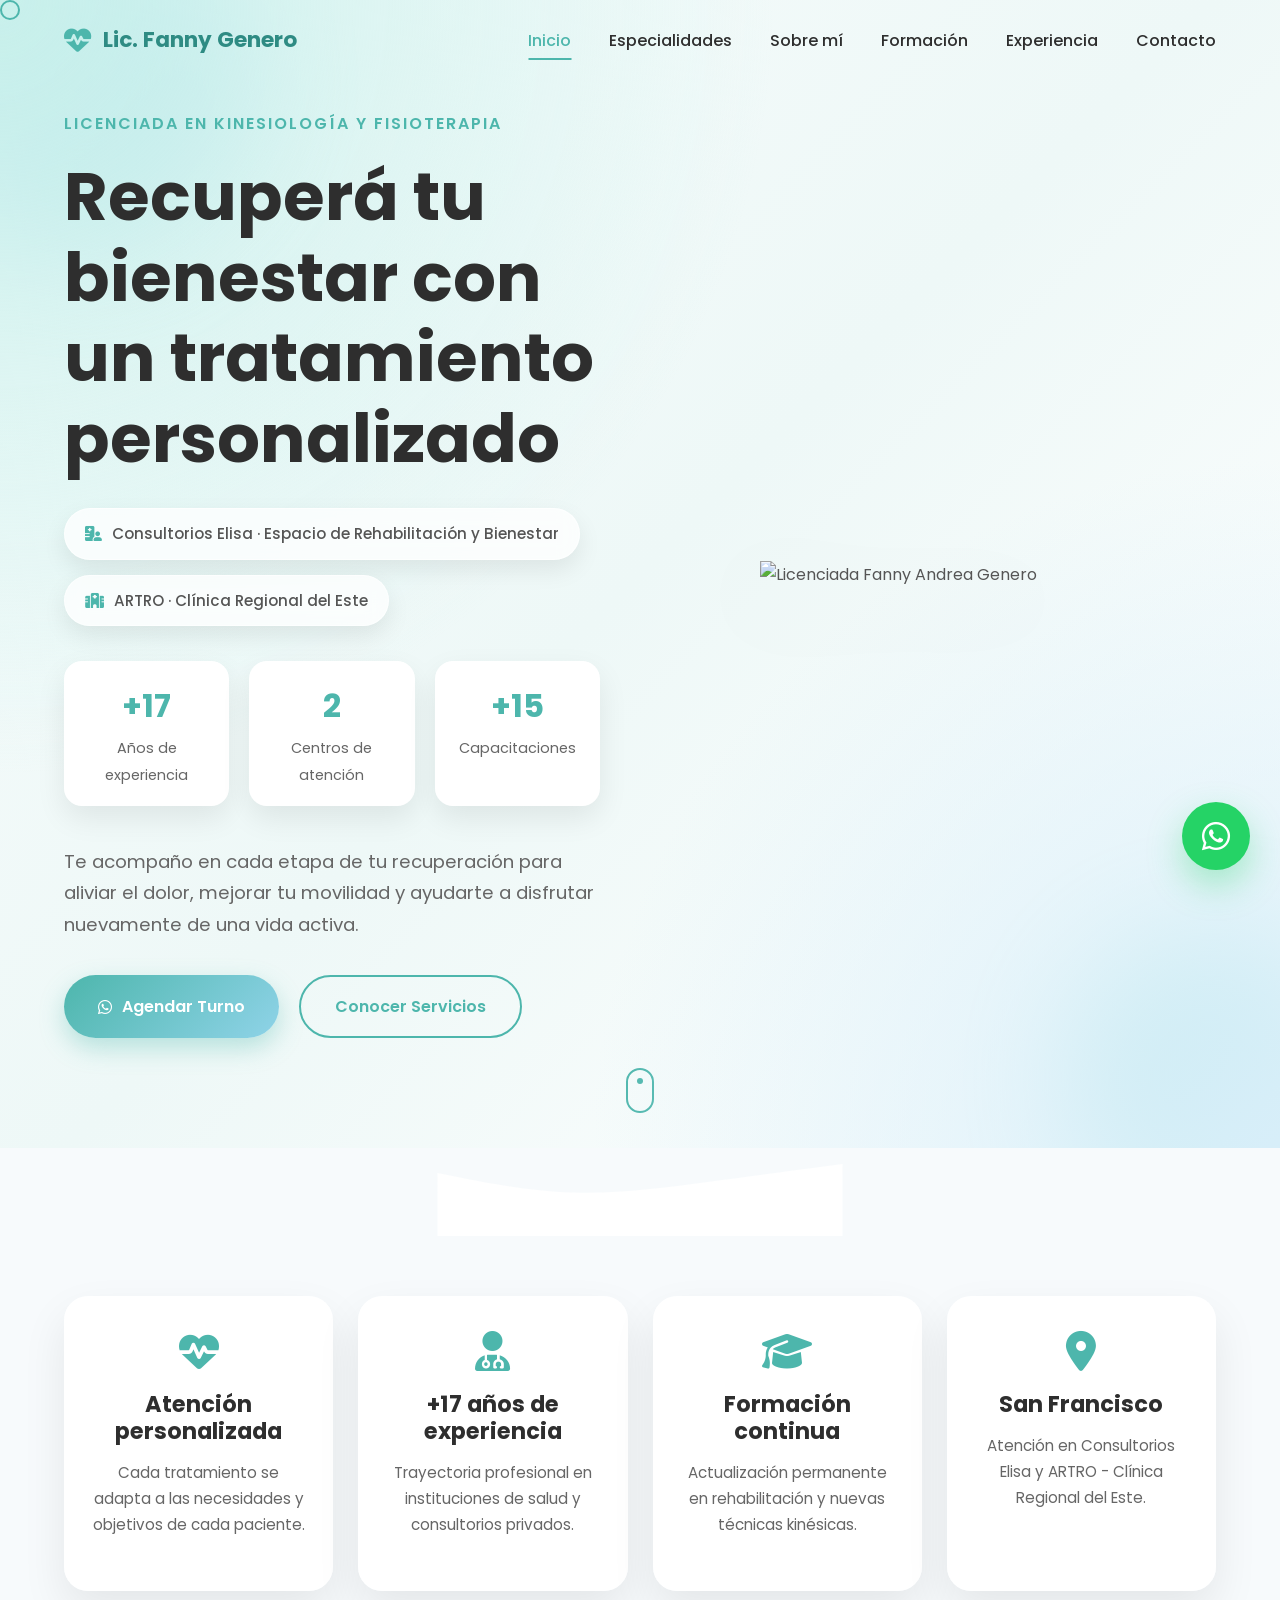
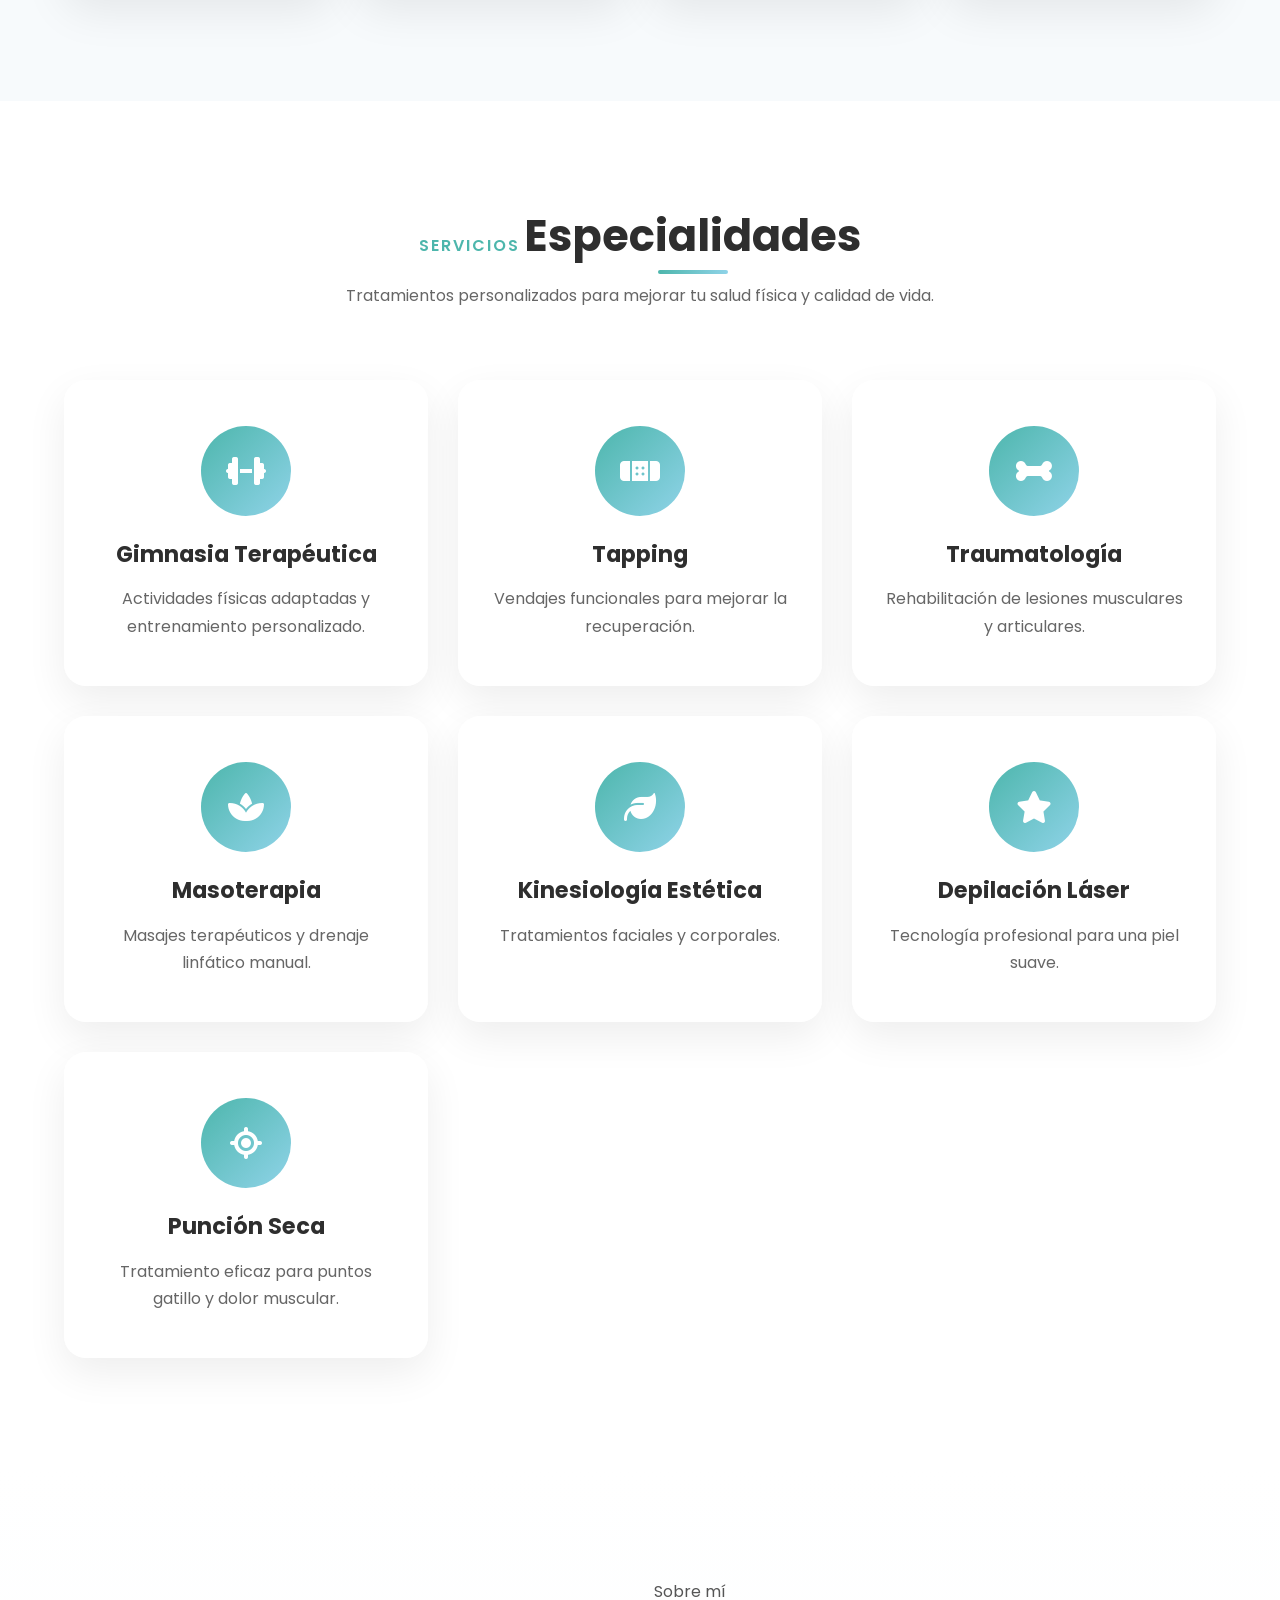
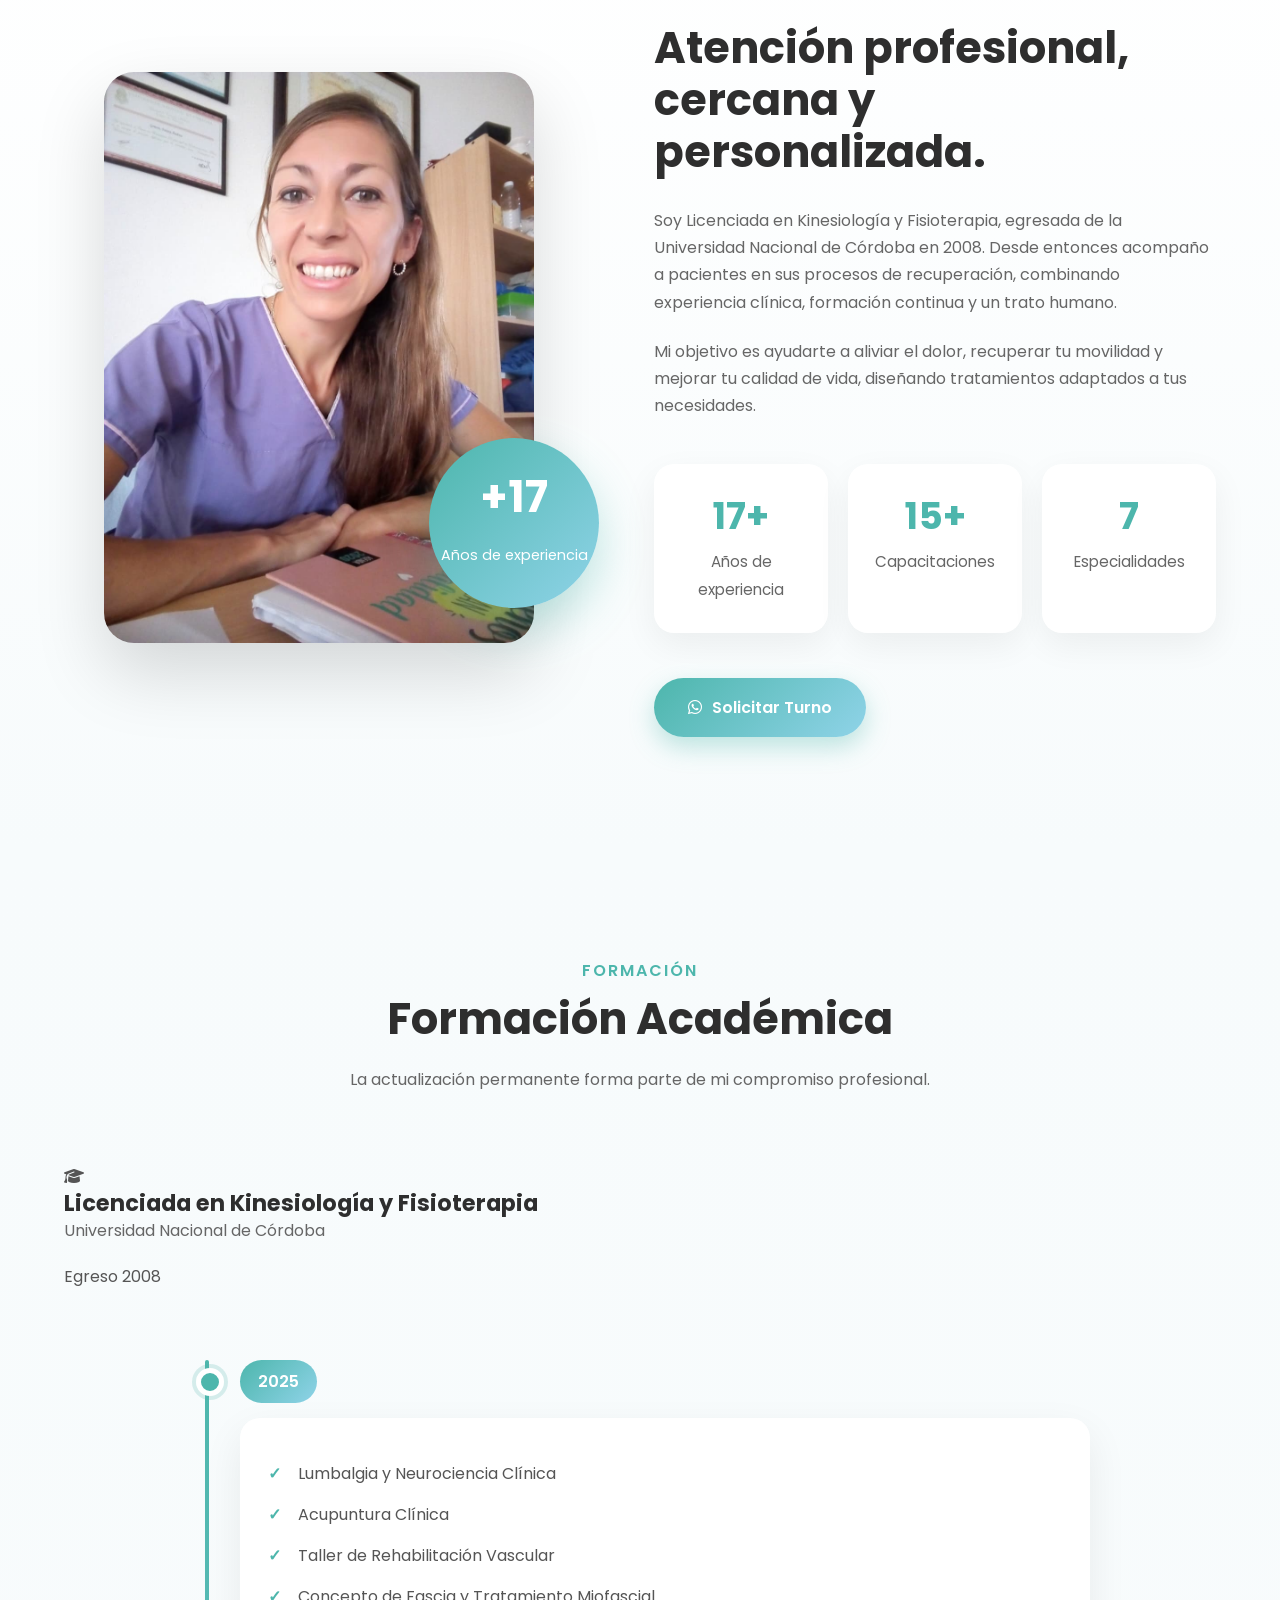
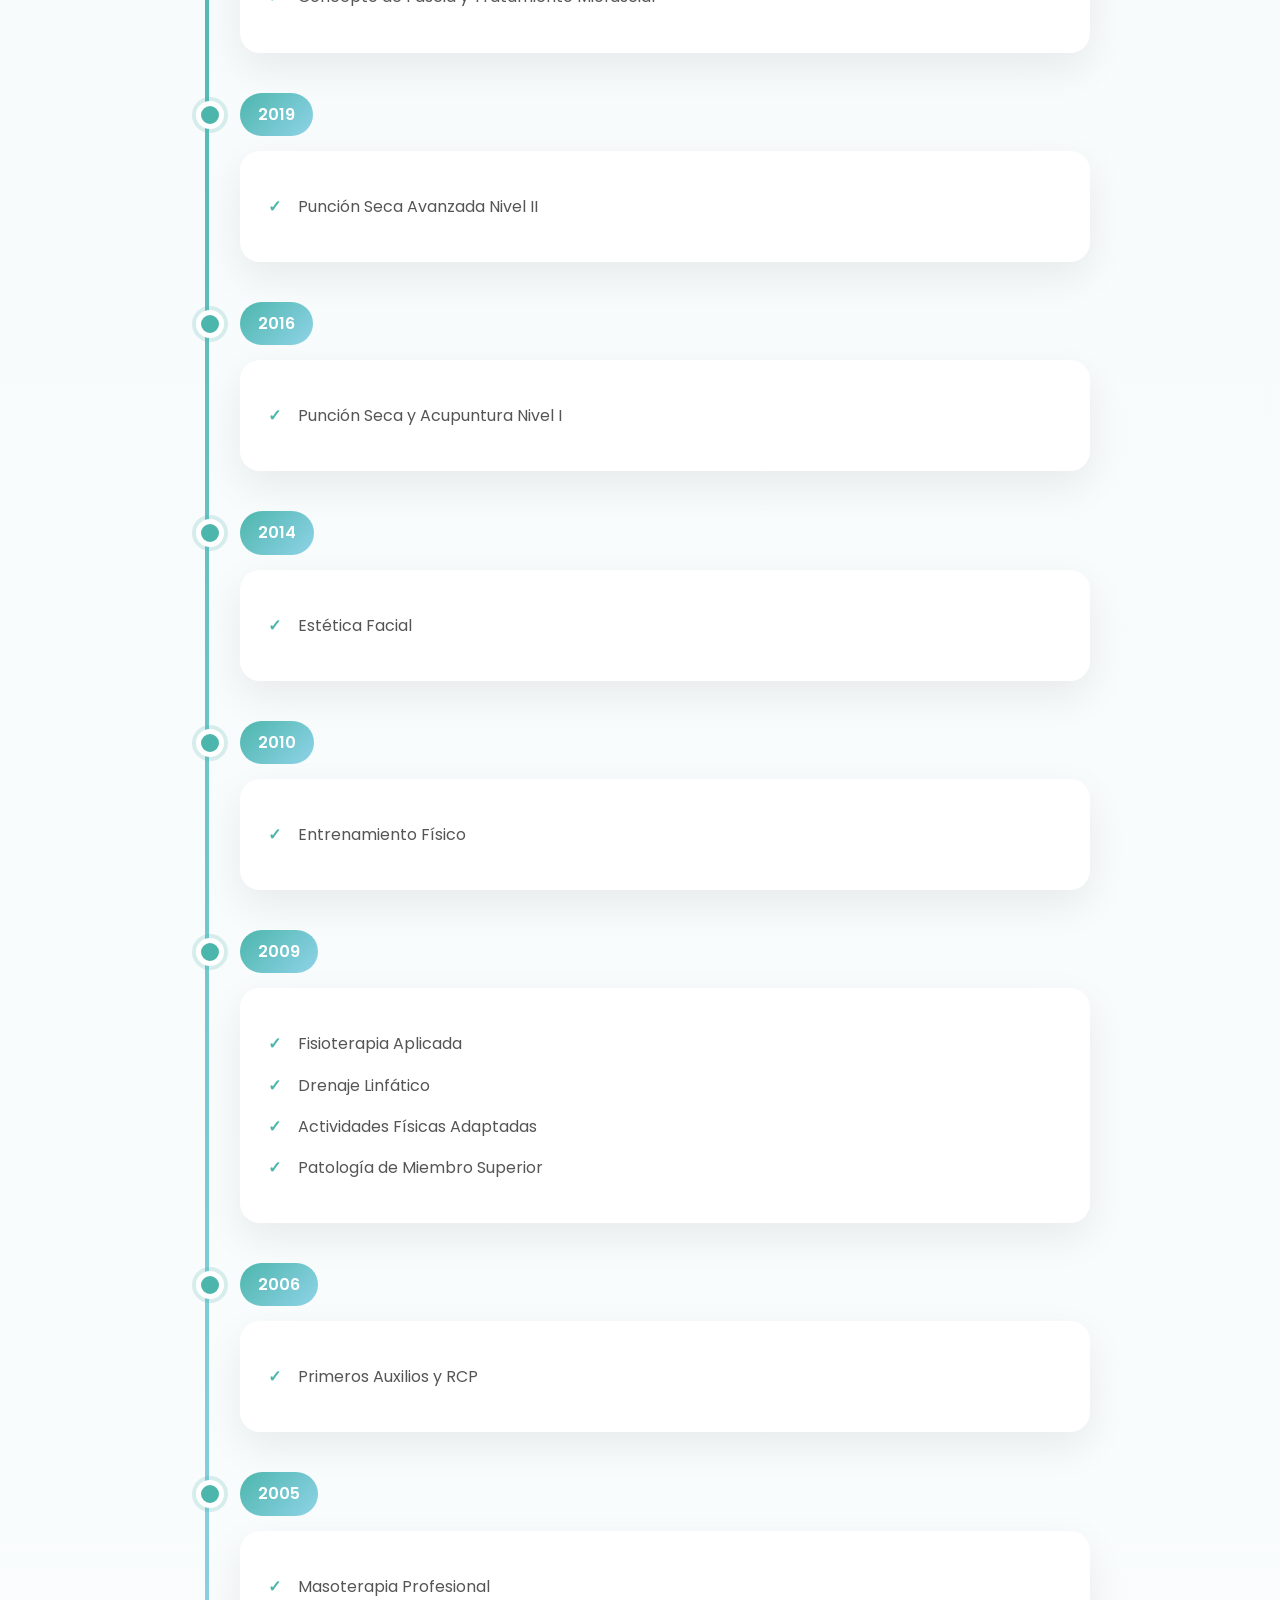
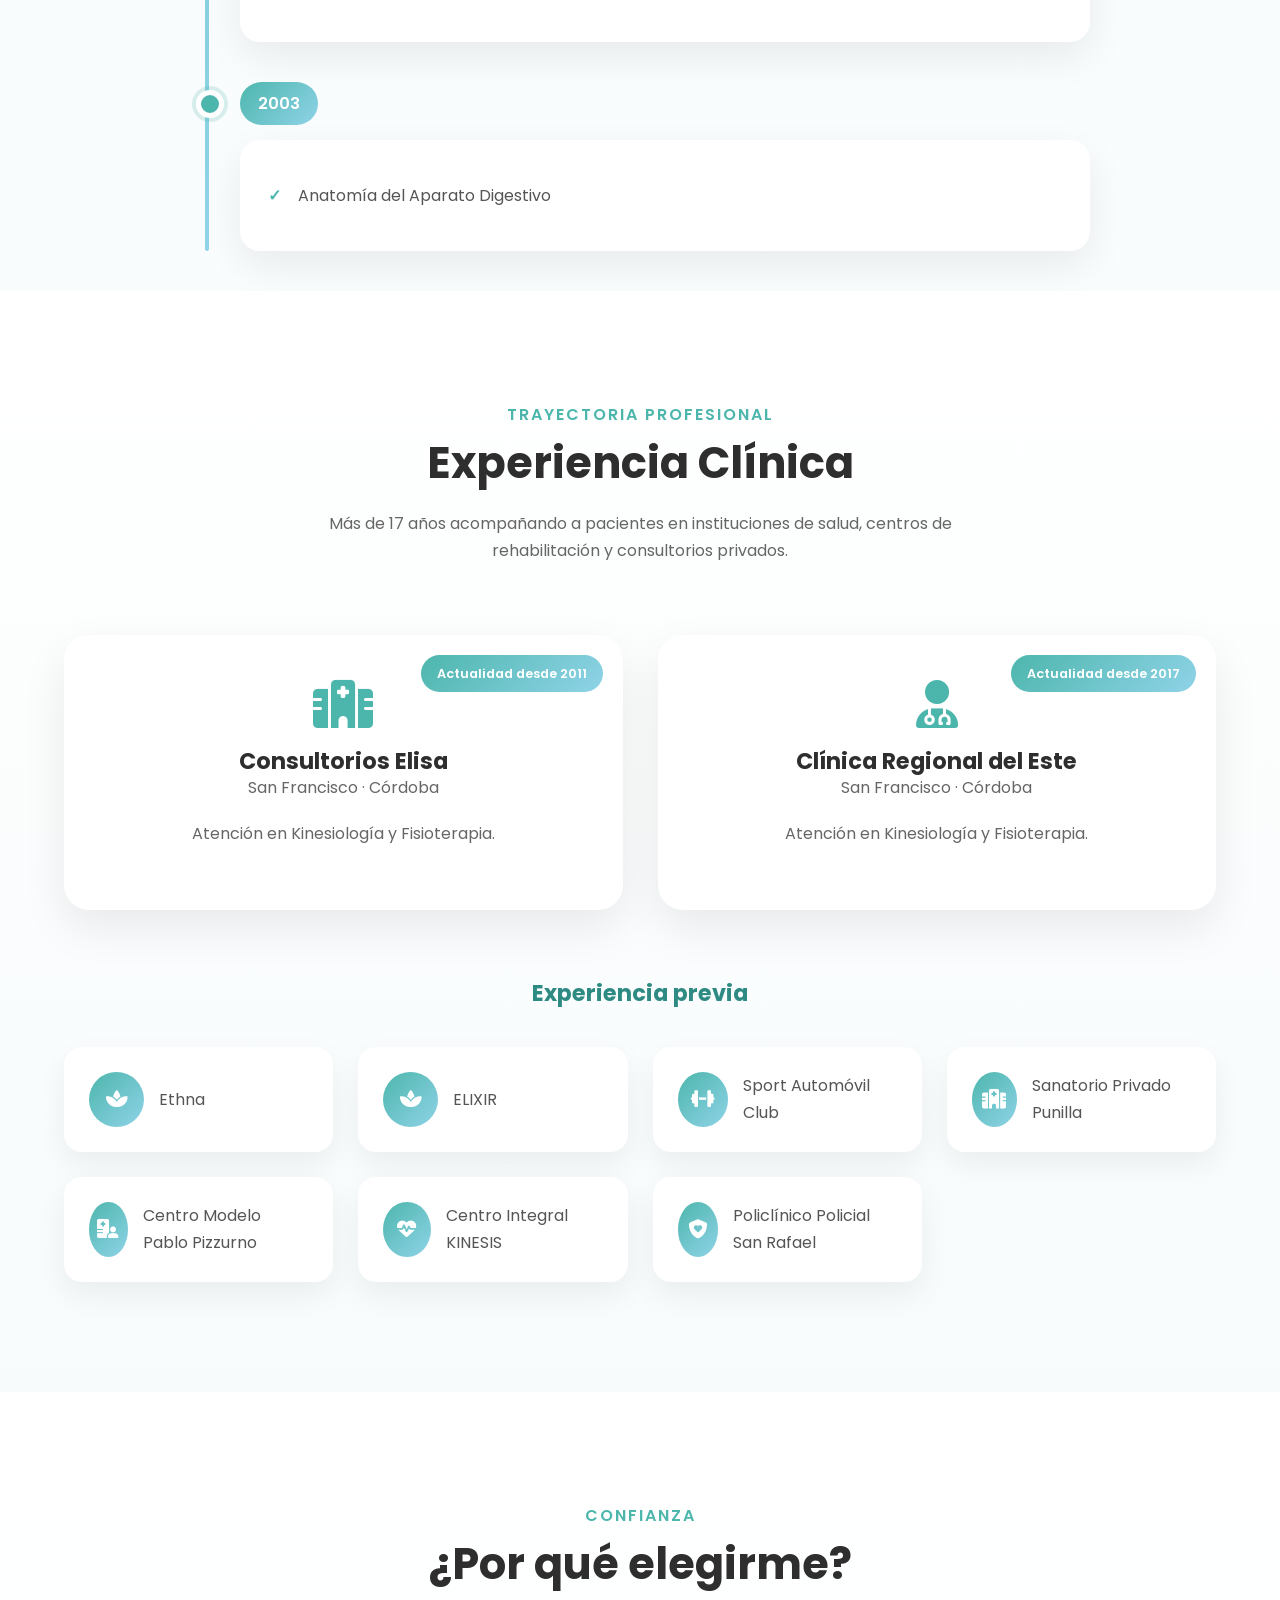
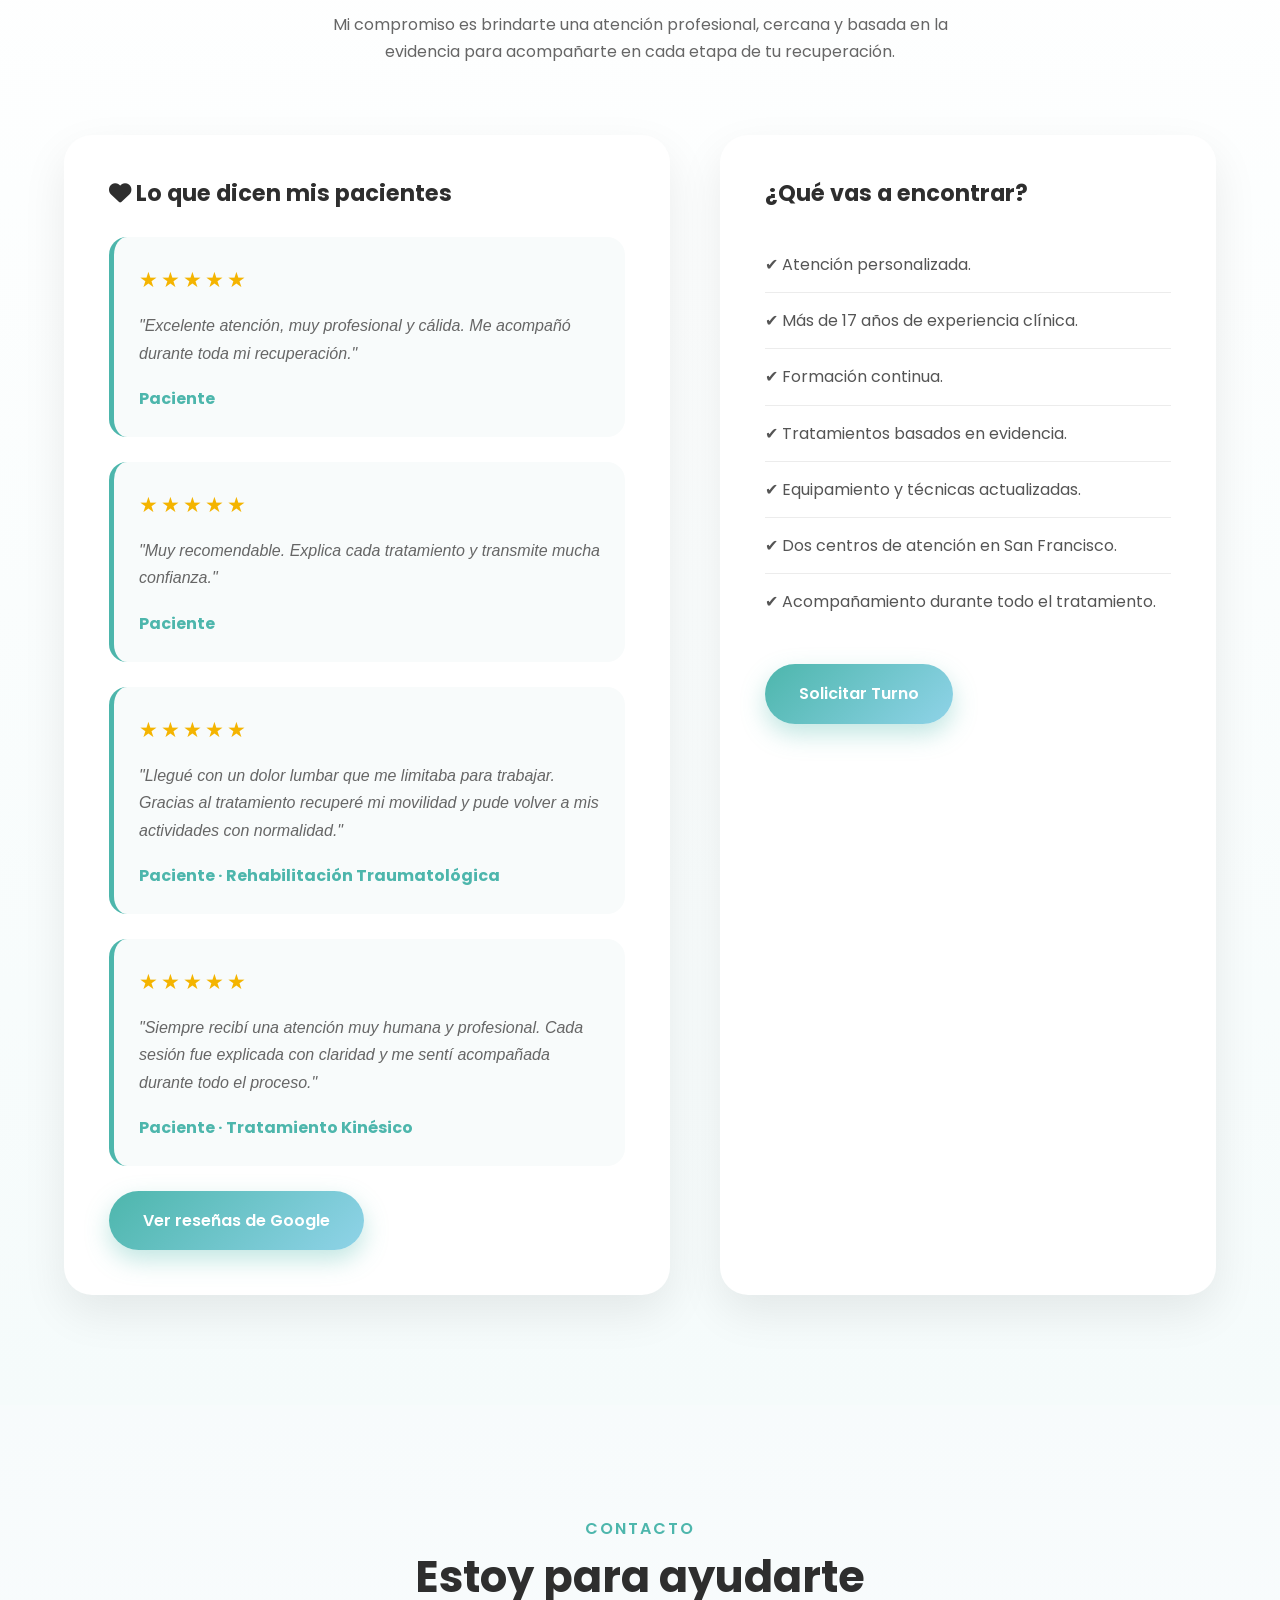
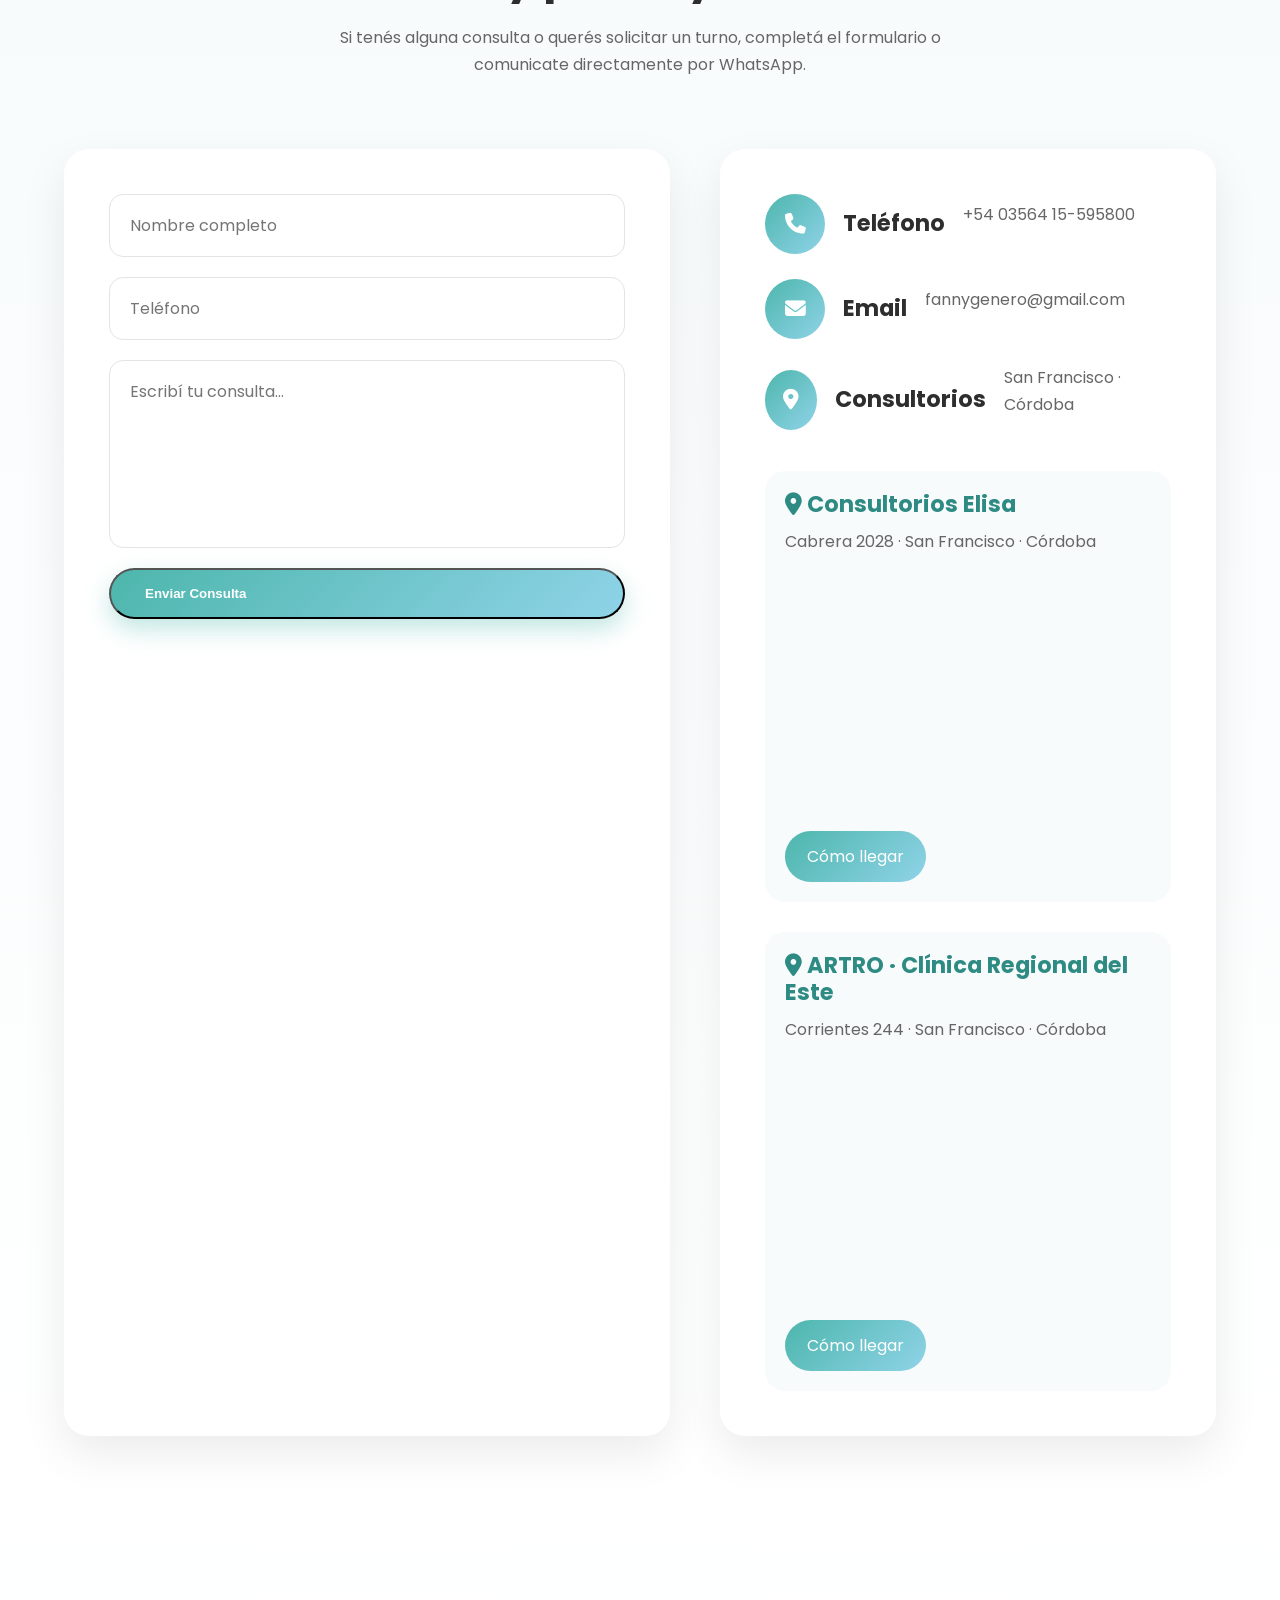
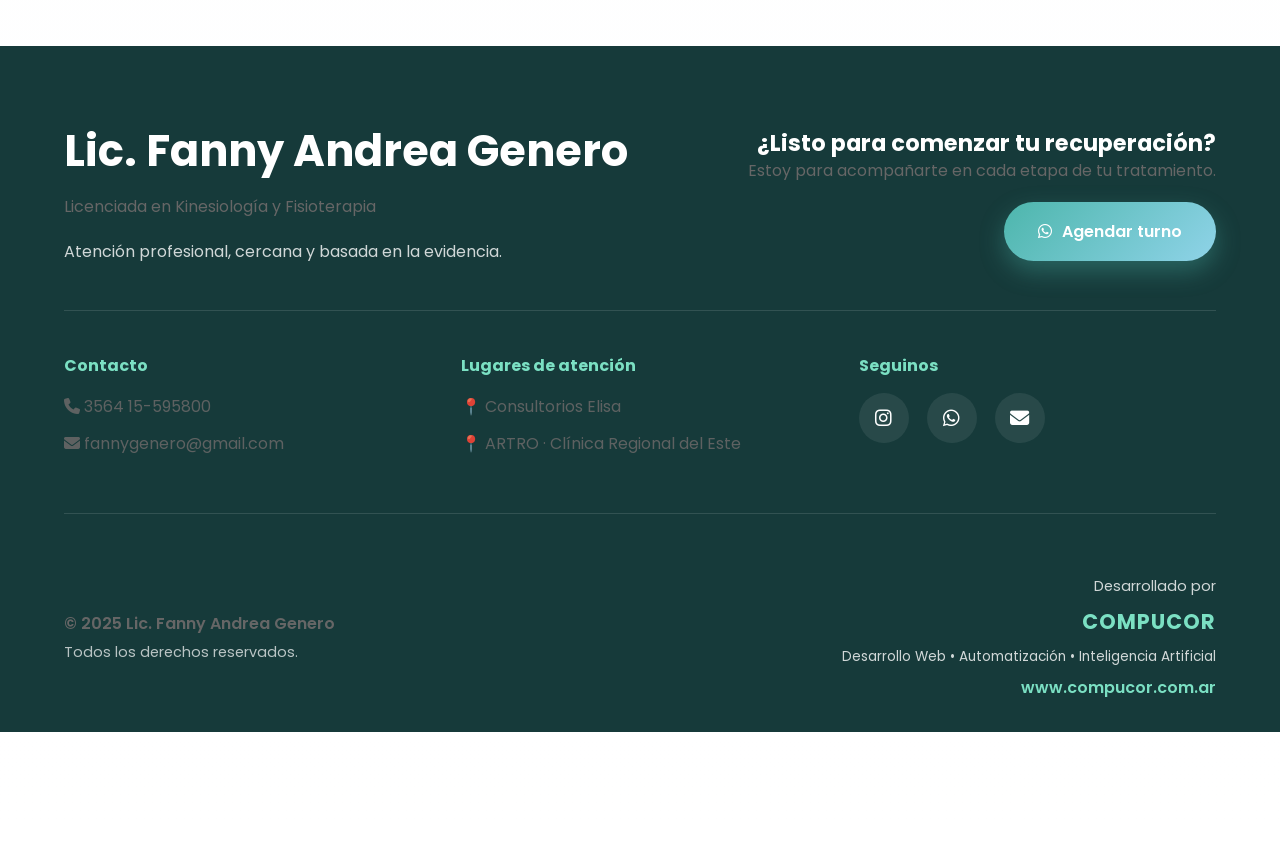
==== commit b53140fc: "FOOTER completo" ====
--- a/index.html
+++ b/index.html
@@ -54,6 +54,12 @@
 
     </a>
 
+    <button id="backToTop">
+
+        <i class="fa-solid fa-chevron-up"></i>
+    
+    </button>
+
 <body>
 
     <!--==========================
@@ -145,7 +151,7 @@
 
                     <span>
                         <i class="fa-solid fa-hospital-user"></i>
-                        Consultorios Elisa
+                        Consultorios Elisa · Espacio de Rehabilitación y Bienestar
                     </span>
                 
                     <span>
@@ -214,7 +220,77 @@
         </div>
 
     </section>
-
+    <!--==========================
+        SEPARADORES SVG
+    ===========================-->
+    <div class="wave-divider">
+
+        <svg xmlns="http://www.w3.org/2000/svg"
+             viewBox="0 0 1440 320">
+    
+            <path fill="#ffffff"
+                  fill-opacity="1"
+                  d="M0,96L80,112C160,128,320,160,480,165.3C640,171,800,149,960,128C1120,107,1280,85,1360,74.7L1440,64L1440,320L0,320Z">
+            </path>
+    
+        </svg>
+    
+    </div>
+    <!--==================================
+        BARRA DE INDICADORES PREMIUM
+    ===================================-->
+
+    <section id="highlights">
+
+        <div class="container">
+    
+            <div class="highlights-grid">
+    
+                <div class="highlight-box" data-aos="fade-up" data-aos-delay="100">
+    
+                    <i class="fa-solid fa-heart-pulse"></i>
+    
+                    <h3>Atención personalizada</h3>
+    
+                    <p>Cada tratamiento se adapta a las necesidades y objetivos de cada paciente.</p>
+    
+                </div>
+    
+                <div class="highlight-box" data-aos="fade-up" data-aos-delay="200">
+    
+                    <i class="fa-solid fa-user-doctor"></i>
+    
+                    <h3>+17 años de experiencia</h3>
+    
+                    <p>Trayectoria profesional en instituciones de salud y consultorios privados.</p>
+    
+                </div>
+    
+                <div class="highlight-box" data-aos="fade-up" data-aos-delay="300">
+    
+                    <i class="fa-solid fa-graduation-cap"></i>
+    
+                    <h3>Formación continua</h3>
+    
+                    <p>Actualización permanente en rehabilitación y nuevas técnicas kinésicas.</p>
+    
+                </div>
+    
+                <div class="highlight-box" data-aos="fade-up" data-aos-delay="400">
+    
+                    <i class="fa-solid fa-location-dot"></i>
+    
+                    <h3>San Francisco</h3>
+    
+                    <p>Atención en Consultorios Elisa y ARTRO - Clínica Regional del Este.</p>
+    
+                </div>
+    
+            </div>
+    
+        </div>
+    
+    </section>
     <!--==========================
         ESPECIALIDADES
     ===========================-->
@@ -724,6 +800,146 @@
             </div>
 
         </section>
+        <section id="confianza">
+
+            <div class="container">
+        
+                <div class="section-title" data-aos="fade-up">
+        
+                    <span class="section-subtitle">Confianza</span>
+        
+                    <h2>¿Por qué elegirme?</h2>
+        
+                    <p>
+                        Mi compromiso es brindarte una atención profesional, cercana y basada en la evidencia para acompañarte en cada etapa de tu recuperación.
+                    </p>
+        
+                </div>
+        
+                <div class="trust-grid">
+        
+                    <!-- Columna izquierda -->
+        
+                    <div class="reviews">
+        
+                        <h3>
+                            <i class="fa-solid fa-heart"></i>
+                            Lo que dicen mis pacientes
+                        </h3>
+        
+                        <div class="review-card">
+        
+                            <div class="stars">
+                                ★★★★★
+                            </div>
+        
+                            <p>
+                                "Excelente atención, muy profesional y cálida.
+                                Me acompañó durante toda mi recuperación."
+                            </p>
+        
+                            <strong>Paciente</strong>
+        
+                        </div>
+        
+                        <div class="review-card">
+        
+                            <div class="stars">
+                                ★★★★★
+                            </div>
+        
+                            <p>
+                                "Muy recomendable. Explica cada tratamiento
+                                y transmite mucha confianza."
+                            </p>
+        
+                            <strong>Paciente</strong>
+        
+                        </div>
+                        <div class="review-card">
+
+                            <div class="stars">
+                                ★★★★★
+                            </div>
+                        
+                            <p>
+                                "Llegué con un dolor lumbar que me limitaba para trabajar.
+                                Gracias al tratamiento recuperé mi movilidad y pude volver a mis actividades con normalidad."
+                            </p>
+                        
+                            <strong>Paciente · Rehabilitación Traumatológica</strong>
+                        
+                        </div>
+                        
+                        <div class="review-card">
+                        
+                            <div class="stars">
+                                ★★★★★
+                            </div>
+                        
+                            <p>
+                                "Siempre recibí una atención muy humana y profesional.
+                                Cada sesión fue explicada con claridad y me sentí acompañada durante todo el proceso."
+                            </p>
+                        
+                            <strong>Paciente · Tratamiento Kinésico</strong>
+                        
+                        </div>
+        
+                        <a href="#"
+                           class="btn-primary">
+        
+                            Ver reseñas de Google
+        
+                        </a>
+        
+                    </div>
+        
+                    <!-- Columna derecha -->
+        
+                    <div class="why-me">
+        
+                        <h3>
+        
+                            ¿Qué vas a encontrar?
+        
+                        </h3>
+        
+                        <ul>
+        
+                            <li>✔ Atención personalizada.</li>
+        
+                            <li>✔ Más de 17 años de experiencia clínica.</li>
+        
+                            <li>✔ Formación continua.</li>
+        
+                            <li>✔ Tratamientos basados en evidencia.</li>
+        
+                            <li>✔ Equipamiento y técnicas actualizadas.</li>
+        
+                            <li>✔ Dos centros de atención en San Francisco.</li>
+        
+                            <li>✔ Acompañamiento durante todo el tratamiento.</li>
+        
+                        </ul>
+        
+                        <a href="https://wa.me/54356415595800"
+        
+                           class="btn-primary"
+        
+                           target="_blank">
+        
+                            Solicitar Turno
+        
+                        </a>
+        
+                    </div>
+        
+                </div>
+        
+            </div>
+        
+        </section>
         <section id="contacto">
 
             <div class="container">
@@ -879,6 +1095,151 @@
 
         </section>
 
+ <!-- ====================
+         FOOTER 
+=======================-->
+
+ <footer id="footer">
+
+    <div class="container">
+
+        <div class="footer-top">
+
+            <div class="footer-brand">
+
+                <h2>Lic. Fanny Andrea Genero</h2>
+
+                <p>
+                    Licenciada en Kinesiología y Fisioterapia
+                </p>
+
+                <span>
+                    Atención profesional, cercana y basada en la evidencia.
+                </span>
+
+            </div>
+
+            <div class="footer-cta">
+
+                <h3>¿Listo para comenzar tu recuperación?</h3>
+
+                <p>
+                    Estoy para acompañarte en cada etapa de tu tratamiento.
+                </p>
+
+                <a href="https://wa.me/54356415595800"
+                   target="_blank"
+                   class="btn-primary">
+
+                    <i class="fab fa-whatsapp"></i>
+
+                    Agendar turno
+
+                </a>
+
+            </div>
+
+        </div>
+
+        <hr>
+
+        <div class="footer-grid">
+
+            <div>
+
+                <h4>Contacto</h4>
+
+                <p>
+                    <i class="fa-solid fa-phone"></i>
+                    3564 15-595800
+                </p>
+
+                <p>
+                    <i class="fa-solid fa-envelope"></i>
+                    fannygenero@gmail.com
+                </p>
+
+            </div>
+
+            <div>
+
+                <h4>Lugares de atención</h4>
+
+                <p>📍 Consultorios Elisa</p>
+
+                <p>📍 ARTRO · Clínica Regional del Este</p>
+
+            </div>
+
+            <div>
+
+                <h4>Seguinos</h4>
+
+                <div class="footer-social">
+
+                    <a href="https://www.instagram.com/lic.fannygenero?utm_source=ig_web_button_share_sheet&igsh=ZDNlZDc0MzIxNw=="><i class="fab fa-instagram"></i></a>
+
+                    <a href="https://wa.me/54356415595800"><i class="fab fa-whatsapp"></i></a>
+
+                    <a href="mailto:fannygenero@gmail.com"><i class="fa-solid fa-envelope"></i></a>
+
+                </div>
+
+            </div>
+
+        </div>
+
+        <hr>
+
+        <div class="footer-bottom">
+
+            <div class="copyright">
+        
+                <p>
+                    © 2025 Lic. Fanny Andrea Genero
+                </p>
+        
+                <span>
+                    Todos los derechos reservados.
+                </span>
+        
+            </div>
+        
+            <div class="developer">
+        
+                <span>
+                    Desarrollado por
+                </span>
+        
+                <a href="https://www.compucor.com.ar"
+                   target="_blank"
+                   rel="noopener">
+        
+                    <strong>COMPUCOR</strong>
+        
+                </a>
+        
+                <small>
+                    Desarrollo Web • Automatización • Inteligencia Artificial
+                </small>
+        
+                <a class="developer-link"
+                   href="https://www.compucor.com.ar"
+                   target="_blank"
+                   rel="noopener">
+        
+                    www.compucor.com.ar
+        
+                </a>
+        
+            </div>
+        
+        </div>
+
+    </div>
+
+</footer>
+
 </body>
 
 </html>
--- a/css/style.css
+++ b/css/style.css
@@ -1817,4 +1817,496 @@
 
     color:#666;
 
-}+}
+/*==================================================
+                CONFIANZA
+==================================================*/
+
+#confianza{
+
+    background:linear-gradient(
+        180deg,
+        #ffffff 0%,
+        #f5fbfb 100%
+    );
+
+}
+
+.trust-grid{
+
+    display:grid;
+
+    grid-template-columns:1.1fr .9fr;
+
+    gap:50px;
+
+    margin-top:60px;
+
+}
+
+.reviews,
+.why-me{
+
+    background:#fff;
+
+    padding:45px;
+
+    border-radius:28px;
+
+    box-shadow:0 18px 45px rgba(0,0,0,.08);
+
+}
+
+.reviews h3,
+.why-me h3{
+
+    margin-bottom:30px;
+
+}
+
+.review-card{
+
+    background:#f8fbfb;
+
+    border-left:5px solid var(--primary);
+
+    border-radius:18px;
+
+    padding:25px;
+
+    margin-bottom:25px;
+
+    transition:.35s;
+
+}
+
+.review-card:hover{
+
+    transform:translateY(-8px);
+
+    box-shadow:0 20px 45px rgba(0,0,0,.08);
+
+}
+
+.stars{
+
+    color:#f4b400;
+
+    font-size:1.3rem;
+
+    margin-bottom:15px;
+
+    letter-spacing:3px;
+
+}
+
+.review-card p{
+
+    font-style:italic;
+
+    margin-bottom:18px;
+
+}
+
+.review-card strong{
+
+    color:var(--primary);
+
+}
+
+.why-me ul{
+
+    list-style:none;
+
+    padding:0;
+
+    margin:0 0 35px;
+
+}
+
+.why-me li{
+
+    padding:14px 0;
+
+    border-bottom:1px solid #ececec;
+
+}
+
+.why-me li:last-child{
+
+    border-bottom:none;
+
+}
+/*==================================================
+                HIGHLIGHTS
+==================================================*/
+
+#highlights{
+
+    margin-top:-50px;
+
+    position:relative;
+
+    z-index:20;
+
+}
+
+.highlights-grid{
+
+    display:grid;
+
+    grid-template-columns:repeat(4,1fr);
+
+    gap:25px;
+
+}
+
+.highlight-box{
+
+    background:rgba(255,255,255,.92);
+
+    backdrop-filter:blur(12px);
+
+    border-radius:24px;
+
+    padding:35px 28px;
+
+    text-align:center;
+
+    box-shadow:0 20px 45px rgba(0,0,0,.08);
+
+    transition:.35s;
+
+}
+
+.highlight-box:hover{
+
+    transform:translateY(-12px);
+
+}
+
+.highlight-box i{
+
+    font-size:2.5rem;
+
+    color:var(--primary);
+
+    margin-bottom:20px;
+
+}
+
+.highlight-box h3{
+
+    margin-bottom:15px;
+
+}
+
+.highlight-box p{
+
+    font-size:.95rem;
+
+    color:#666;
+
+}
+
+/*==================================================
+                DIVISORES SVG
+==================================================*/
+
+.wave-divider{
+
+    position:relative;
+
+    margin-top:-2px;
+
+    line-height:0;
+
+}
+
+.wave-divider svg{
+
+    display:block;
+
+    width:100%;
+
+    height:90px;
+
+}
+
+/*==================================================
+                VOLVER ARRIBA
+==================================================*/
+#backToTop{
+
+    position:fixed;
+
+    bottom:115px;
+
+    right:30px;
+
+    width:55px;
+
+    height:55px;
+
+    border:none;
+
+    border-radius:50%;
+
+    background:var(--primary);
+
+    color:#fff;
+
+    cursor:pointer;
+
+    font-size:1.2rem;
+
+    opacity:0;
+
+    visibility:hidden;
+
+    transition:.3s;
+
+    z-index:999;
+
+    box-shadow:0 10px 25px rgba(0,0,0,.25);
+
+}
+
+#backToTop.show{
+
+    opacity:1;
+
+    visibility:visible;
+
+}
+
+#backToTop:hover{
+
+    transform:translateY(-5px);
+
+}
+/*==================================================
+                    FOOTER
+==================================================*/
+
+#footer{
+
+    background:#163A3A;
+
+    color:#fff;
+
+    padding:80px 0 30px;
+
+    margin-top:100px;
+
+}
+
+#footer hr{
+
+    border:none;
+
+    height:1px;
+
+    background:rgba(255,255,255,.12);
+
+    margin:45px 0;
+
+}
+
+.footer-top{
+
+    display:flex;
+
+    justify-content:space-between;
+
+    align-items:center;
+
+    gap:60px;
+
+}
+
+.footer-brand h2{
+
+    color:#fff;
+
+    margin-bottom:15px;
+
+}
+
+.footer-brand span{
+
+    opacity:.8;
+
+}
+
+.footer-cta{
+
+    text-align:right;
+
+}
+
+.footer-cta h3{
+
+    color:#fff;
+
+}
+
+.footer-grid{
+
+    display:grid;
+
+    grid-template-columns:repeat(3,1fr);
+
+    gap:40px;
+
+}
+
+.footer-grid h4{
+
+    color:#7BE0C3;
+
+    margin-bottom:18px;
+
+}
+
+.footer-grid p{
+
+    margin:10px 0;
+
+    opacity:.9;
+
+}
+
+.footer-social{
+
+    display:flex;
+
+    gap:18px;
+
+}
+
+.footer-social a{
+
+    width:50px;
+
+    height:50px;
+
+    border-radius:50%;
+
+    background:rgba(255,255,255,.08);
+
+    display:flex;
+
+    justify-content:center;
+
+    align-items:center;
+
+    color:#fff;
+
+    font-size:1.2rem;
+
+    transition:.3s;
+
+}
+
+.footer-social a:hover{
+
+    background:var(--primary);
+
+    transform:translateY(-5px);
+
+}
+
+.footer-bottom{
+
+    display:flex;
+
+    justify-content:space-between;
+
+    align-items:center;
+
+    flex-wrap:wrap;
+
+    gap:30px;
+
+    padding-top:15px;
+
+}
+
+.copyright p{
+
+    margin:0;
+
+    font-weight:600;
+
+}
+
+.copyright span{
+
+    opacity:.7;
+
+    font-size:.9rem;
+
+}
+
+.developer{
+
+    display:flex;
+
+    flex-direction:column;
+
+    align-items:flex-end;
+
+    gap:6px;
+
+    text-align:right;
+
+}
+
+.developer span{
+
+    opacity:.8;
+
+    font-size:.9rem;
+
+}
+
+.developer strong{
+
+    font-size:1.3rem;
+
+    color:#7BE0C3;
+
+    letter-spacing:1px;
+
+}
+
+.developer small{
+
+    opacity:.8;
+
+    font-size:.85rem;
+
+}
+
+.developer a{
+
+    color:#7BE0C3;
+
+    text-decoration:none;
+
+    transition:.3s;
+
+}
+
+.developer-link{
+
+    font-weight:600;
+
+}
+
+.developer a:hover{
+
+    color:#ffffff;
+
+}
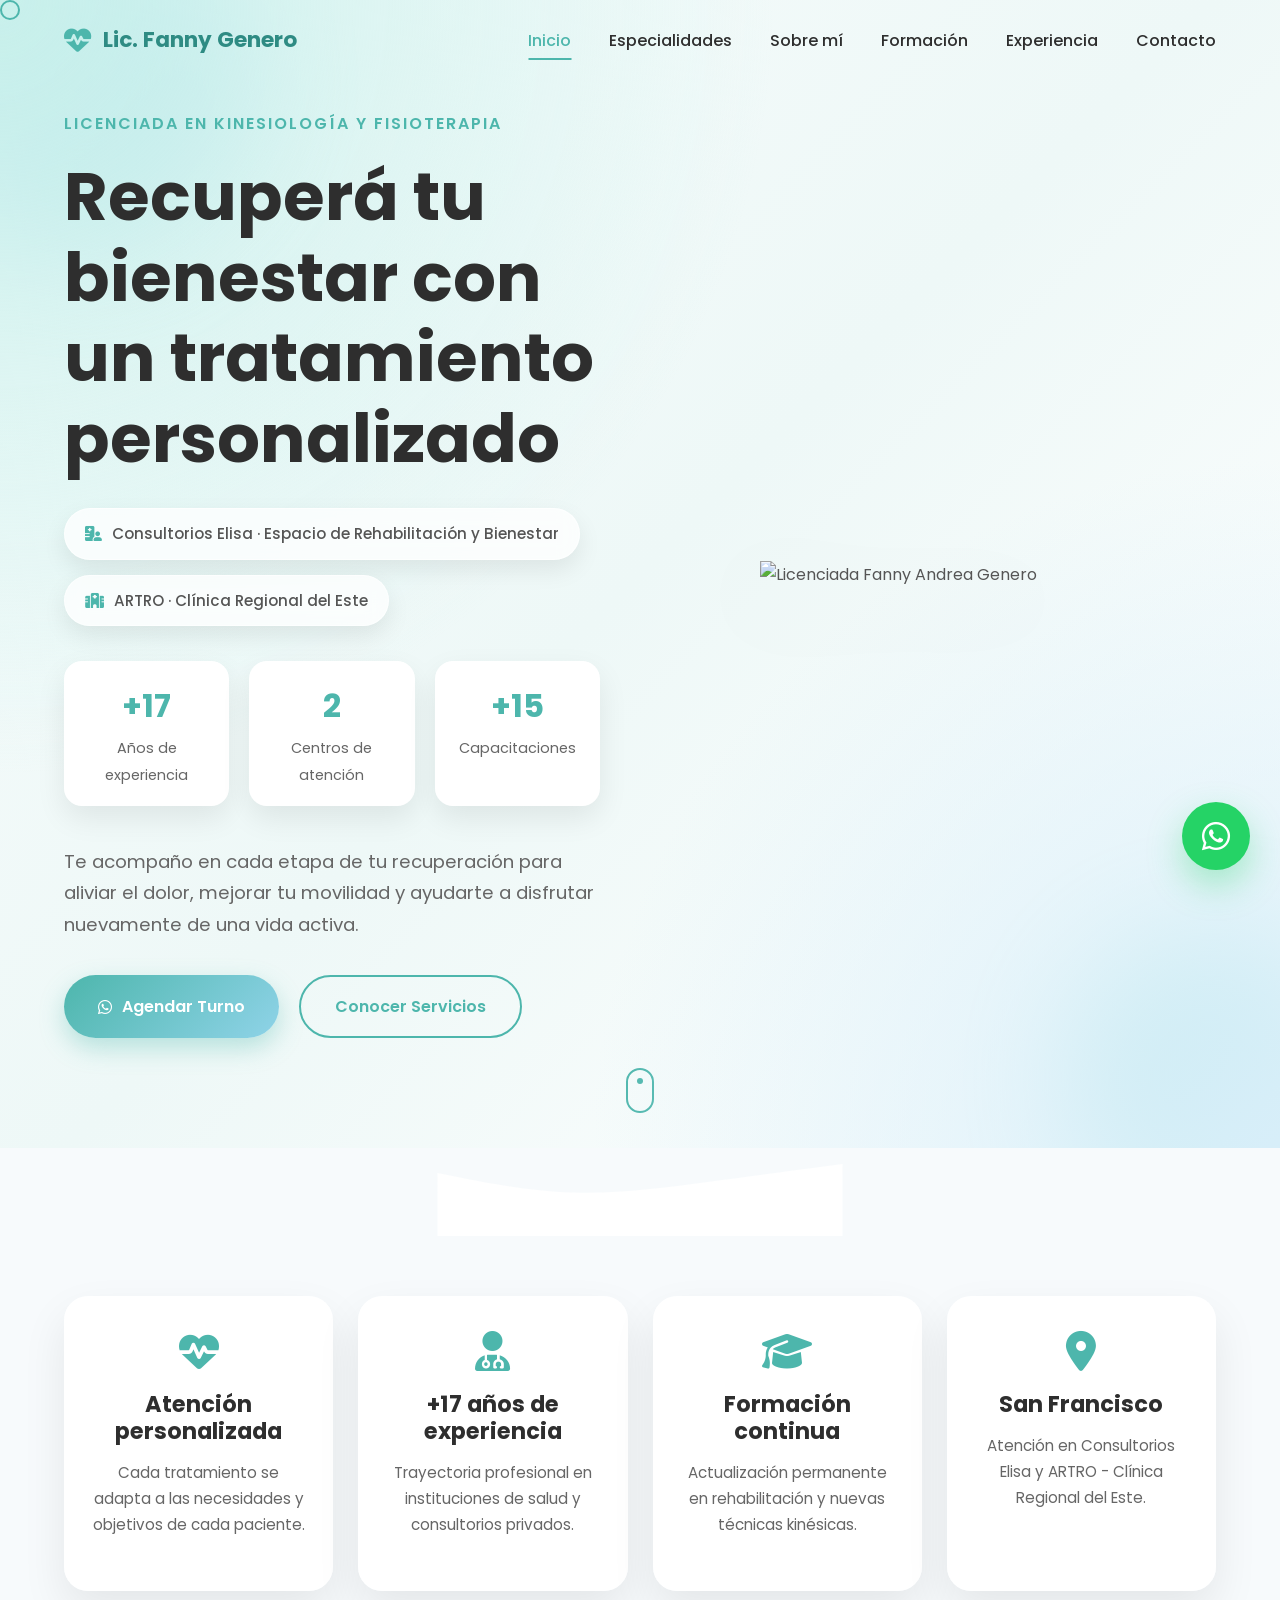
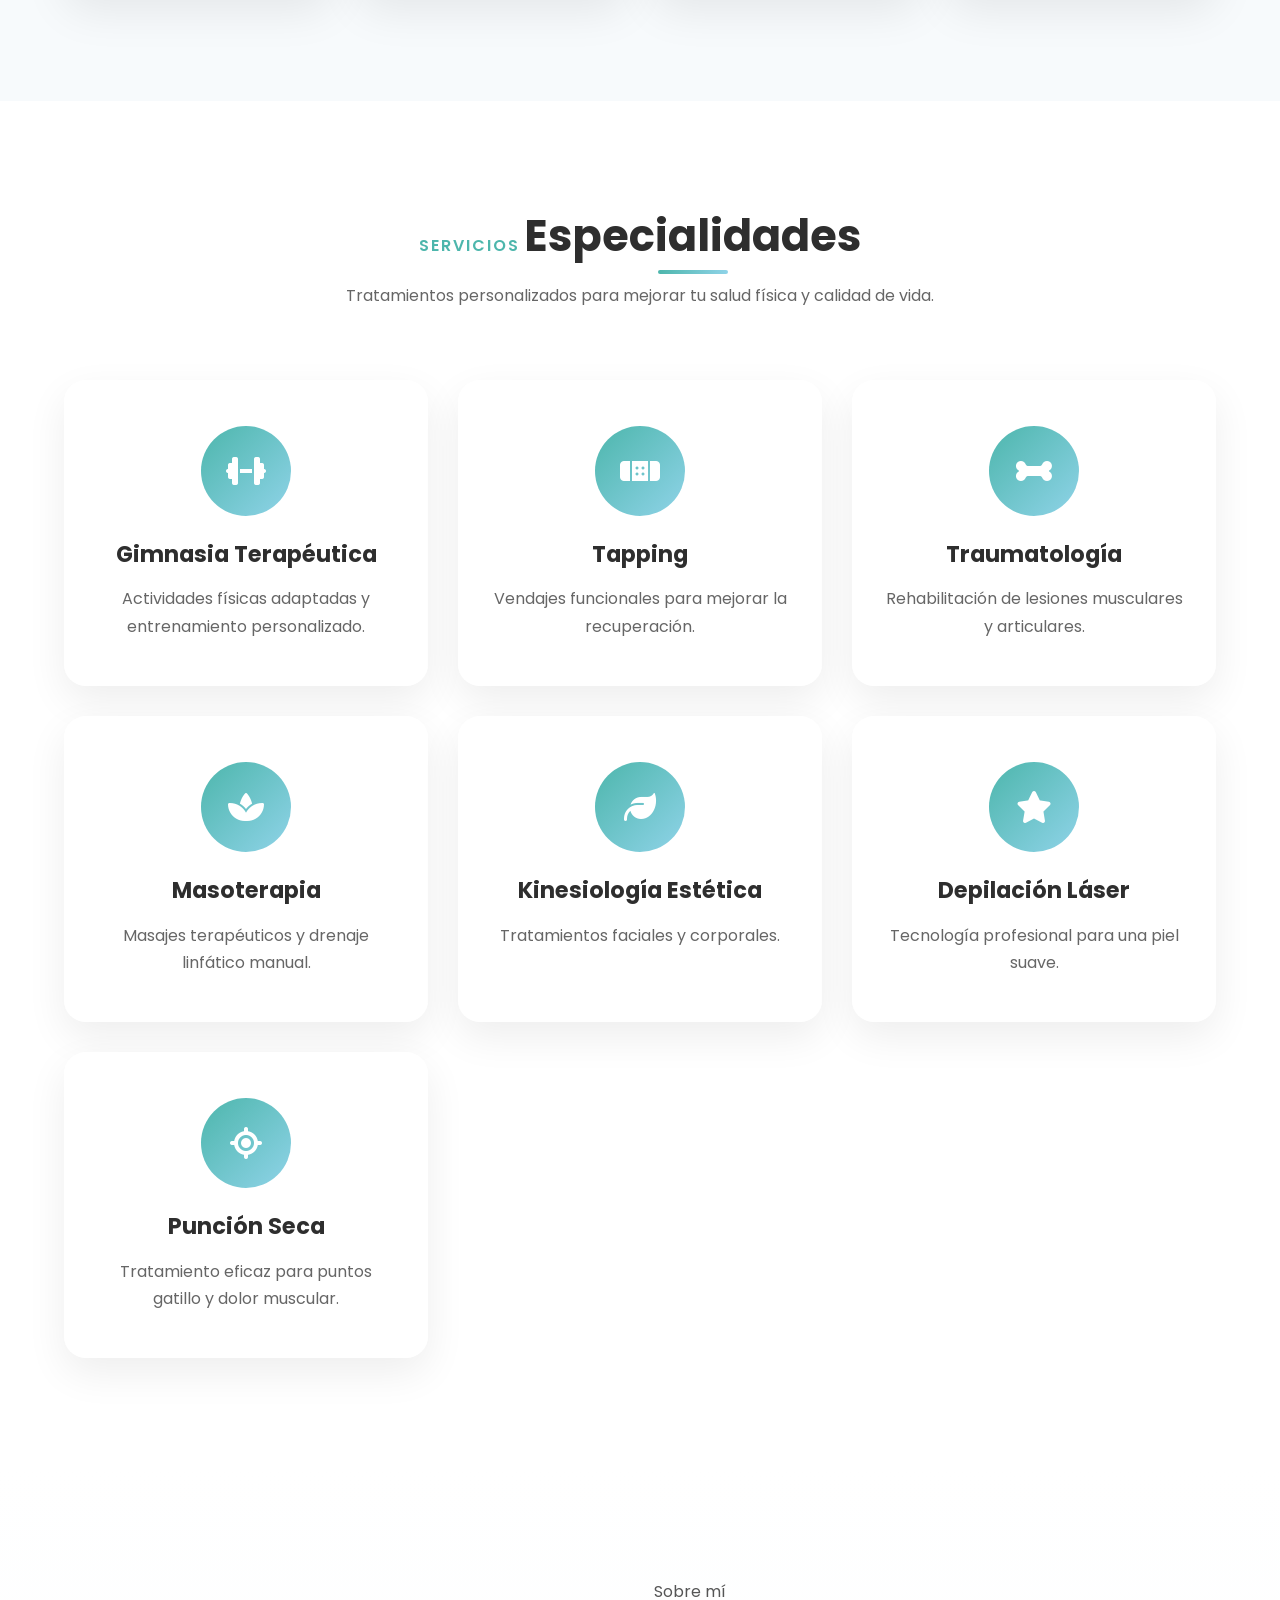
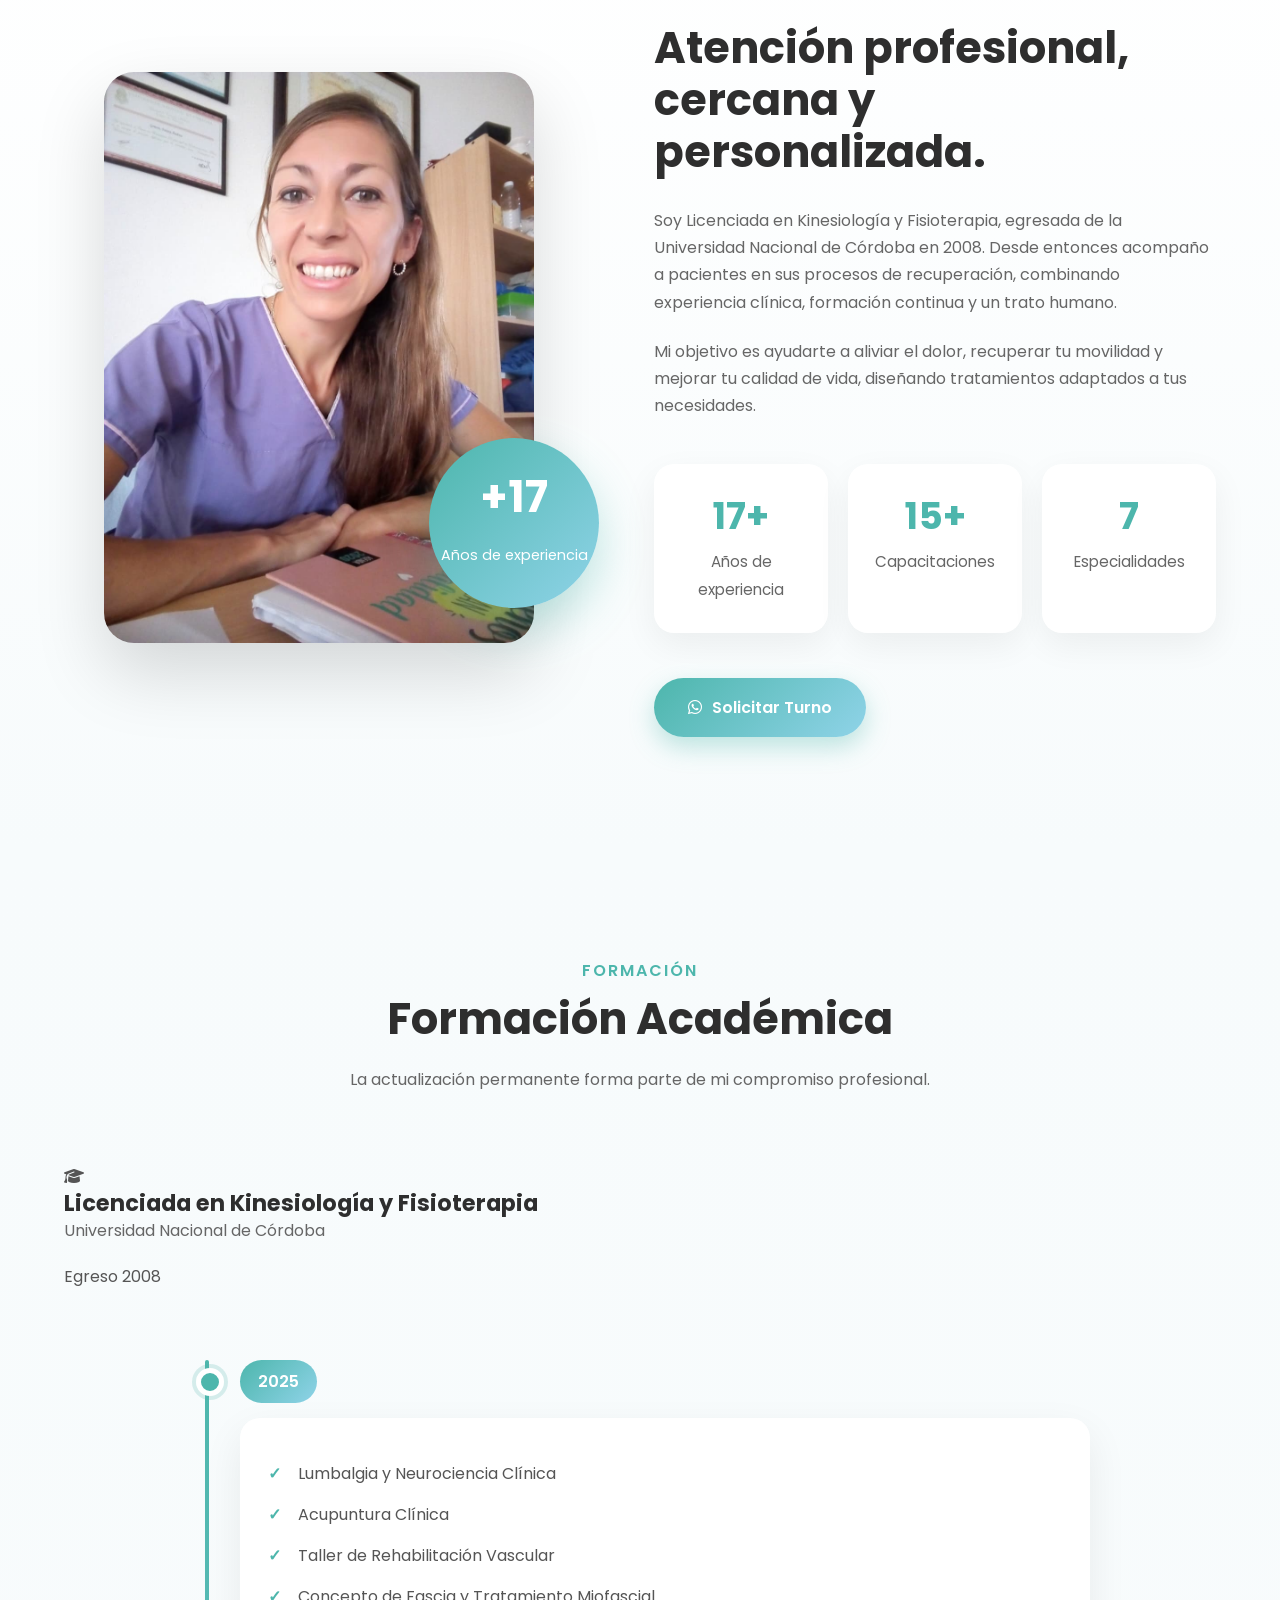
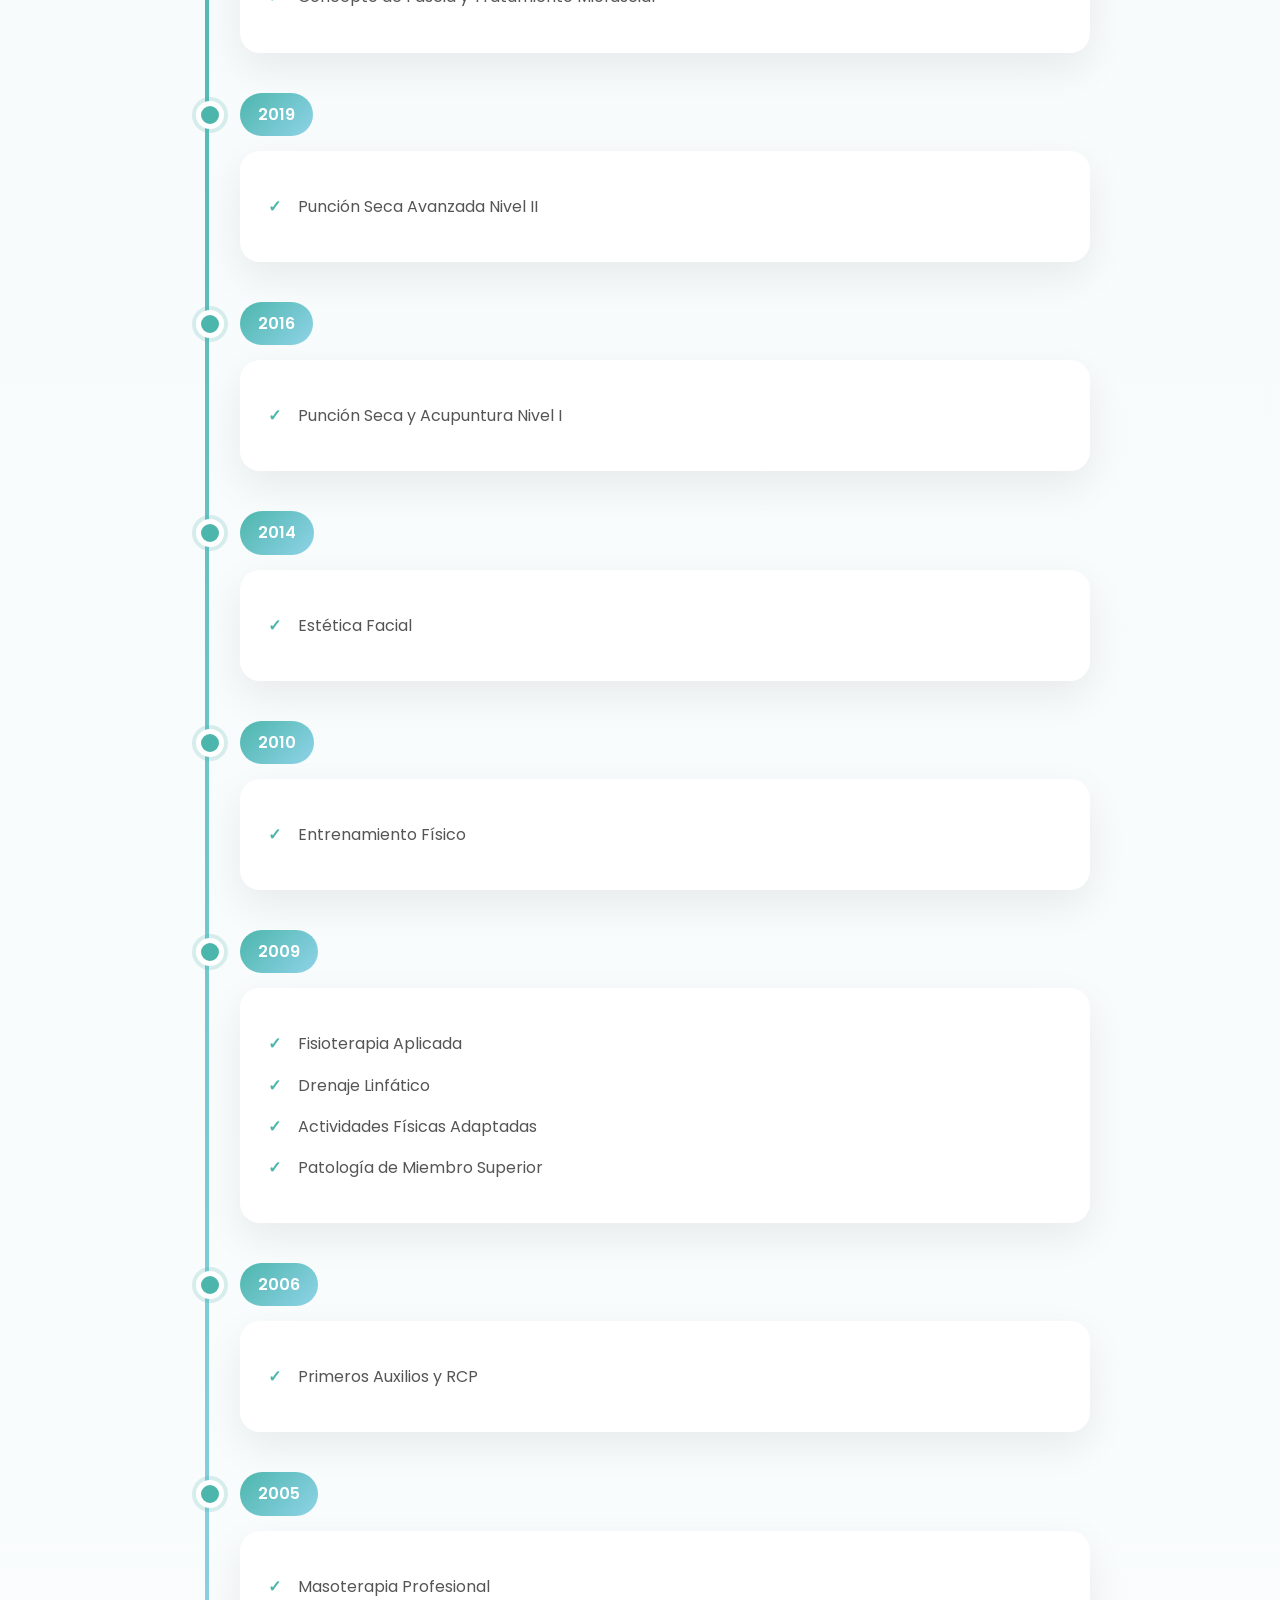
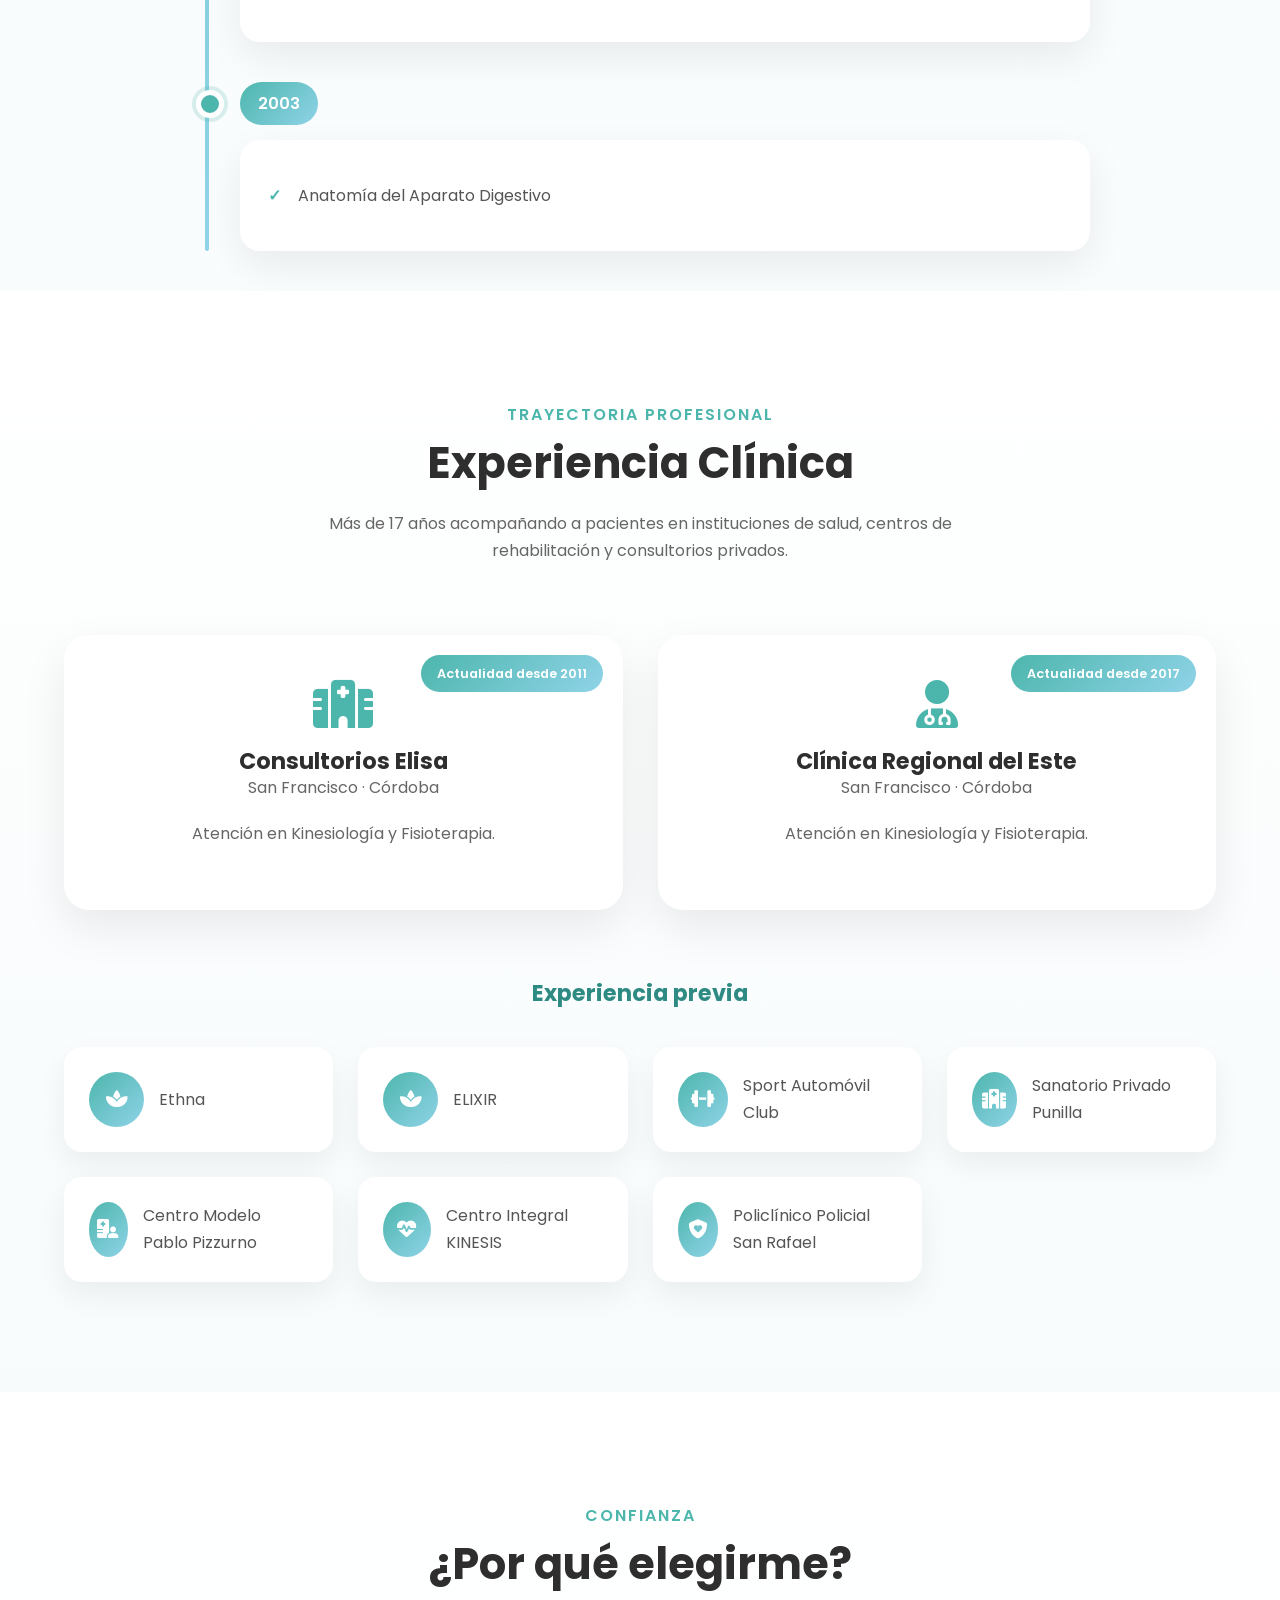
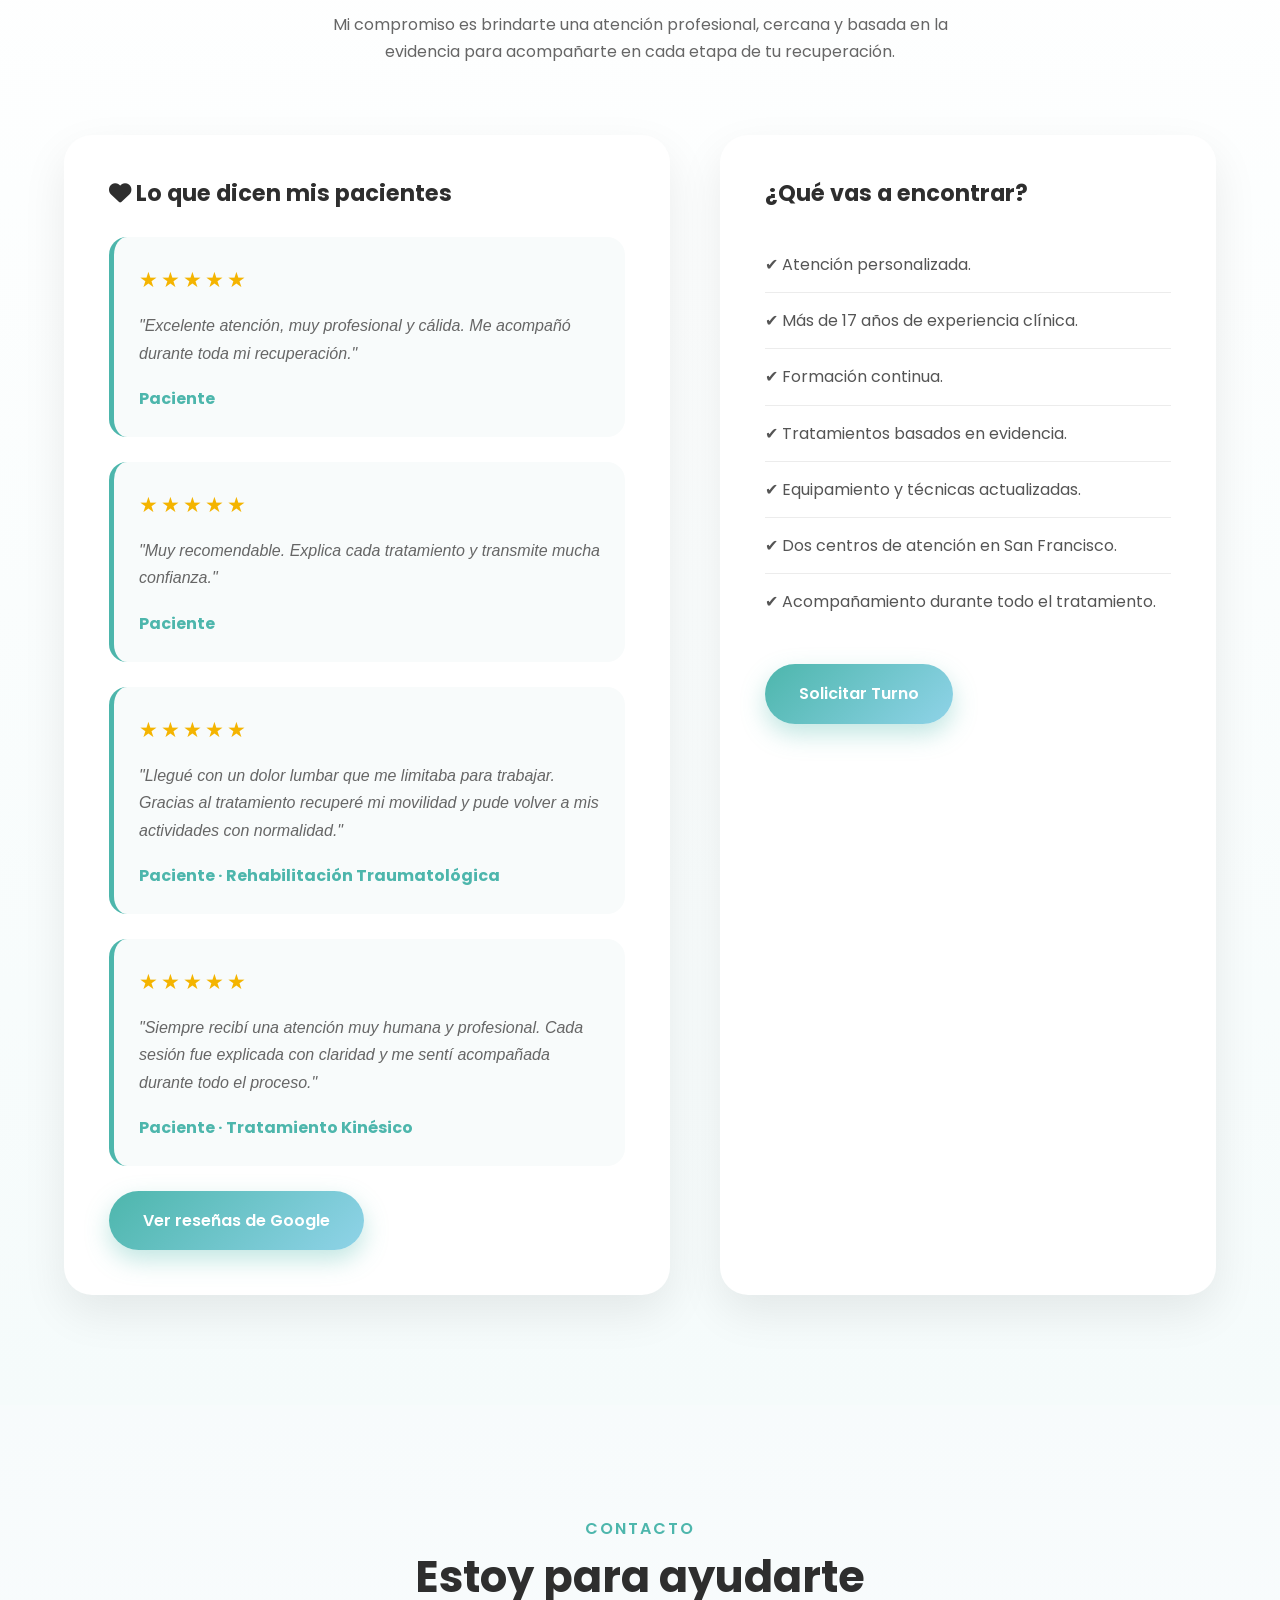
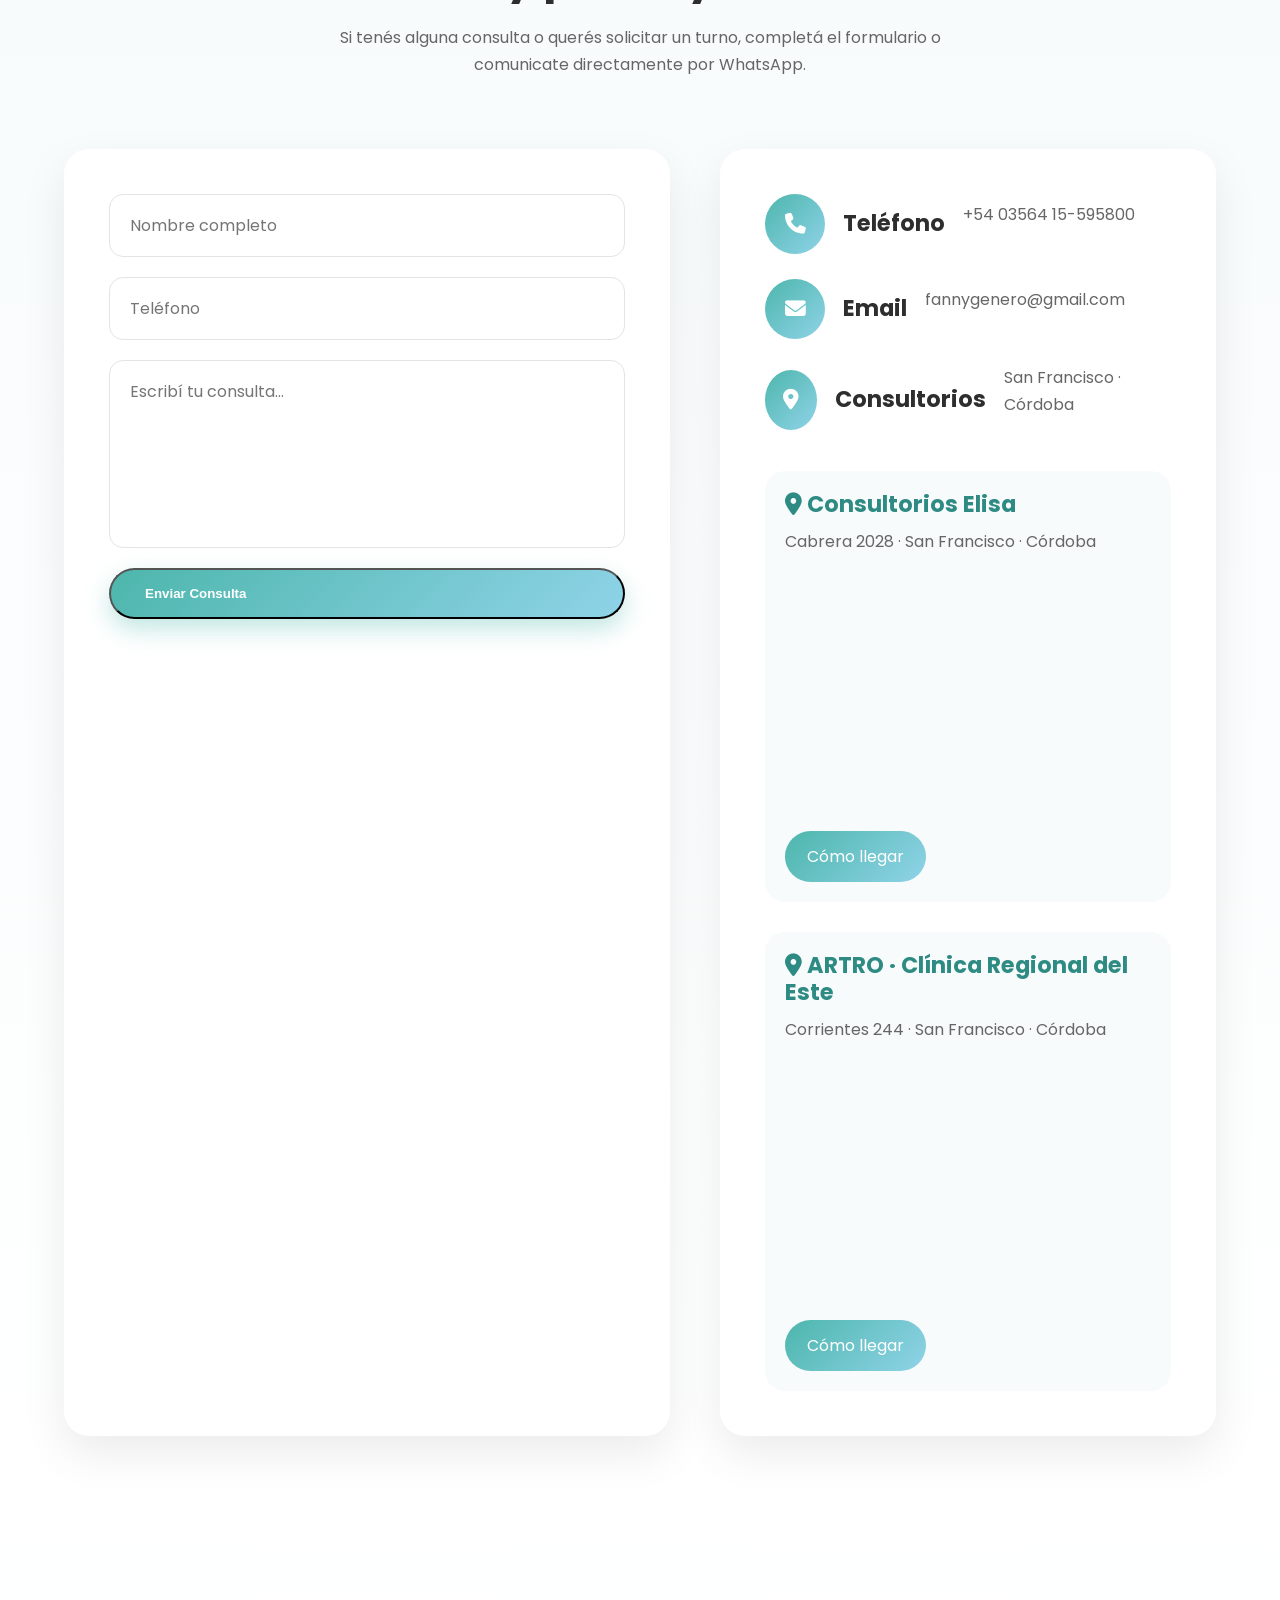
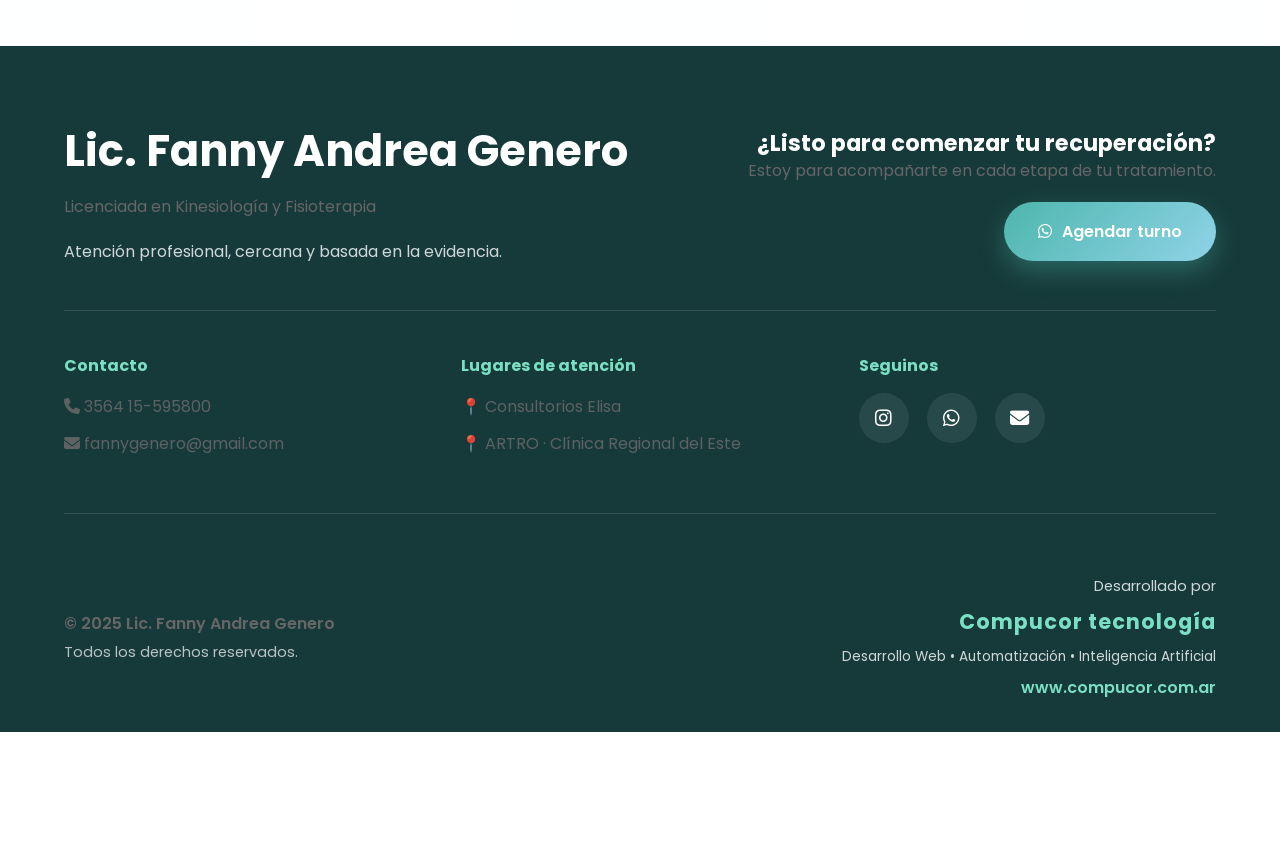
==== commit 90ad820a: "creacion de respinsividad para moviles" ====
--- a/index.html
+++ b/index.html
@@ -1,6 +1,5 @@
 <!DOCTYPE html>
 <html lang="es">
-
 
 <head>
     <meta charset="UTF-8">
@@ -1215,7 +1214,7 @@
                    target="_blank"
                    rel="noopener">
         
-                    <strong>COMPUCOR</strong>
+                    <strong>Compucor tecnología</strong>
         
                 </a>
         
--- a/css/responsive.css
+++ b/css/responsive.css
@@ -251,4 +251,27 @@
 
     animation:pulse 2s infinite;
 
+}
+/* ==========================================
+   RESPONSIVE
+========================================== */
+
+/* Tablets */
+@media (max-width: 992px) {
+
+}
+
+/* Tablets pequeñas */
+@media (max-width: 768px) {
+
+}
+
+/* Celulares */
+@media (max-width: 576px) {
+
+}
+
+/* Celulares pequeños */
+@media (max-width: 390px) {
+
 }
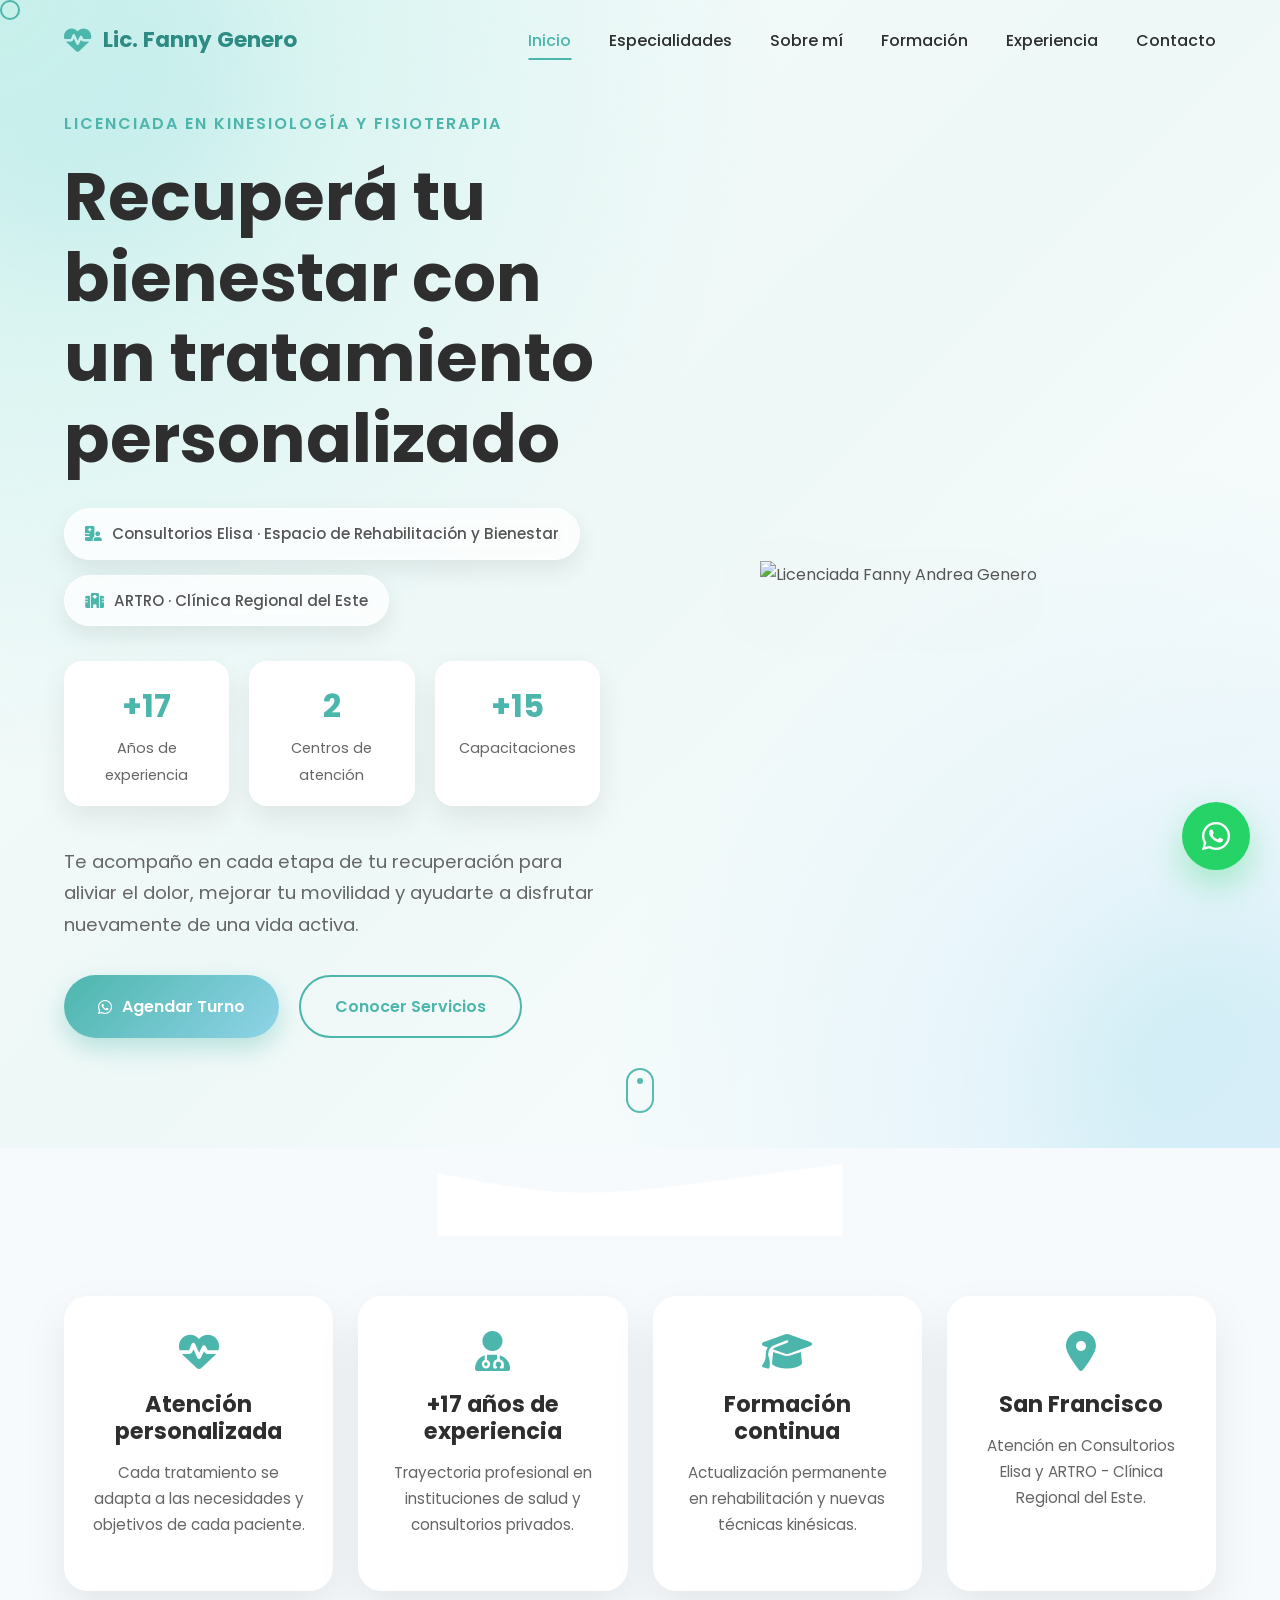
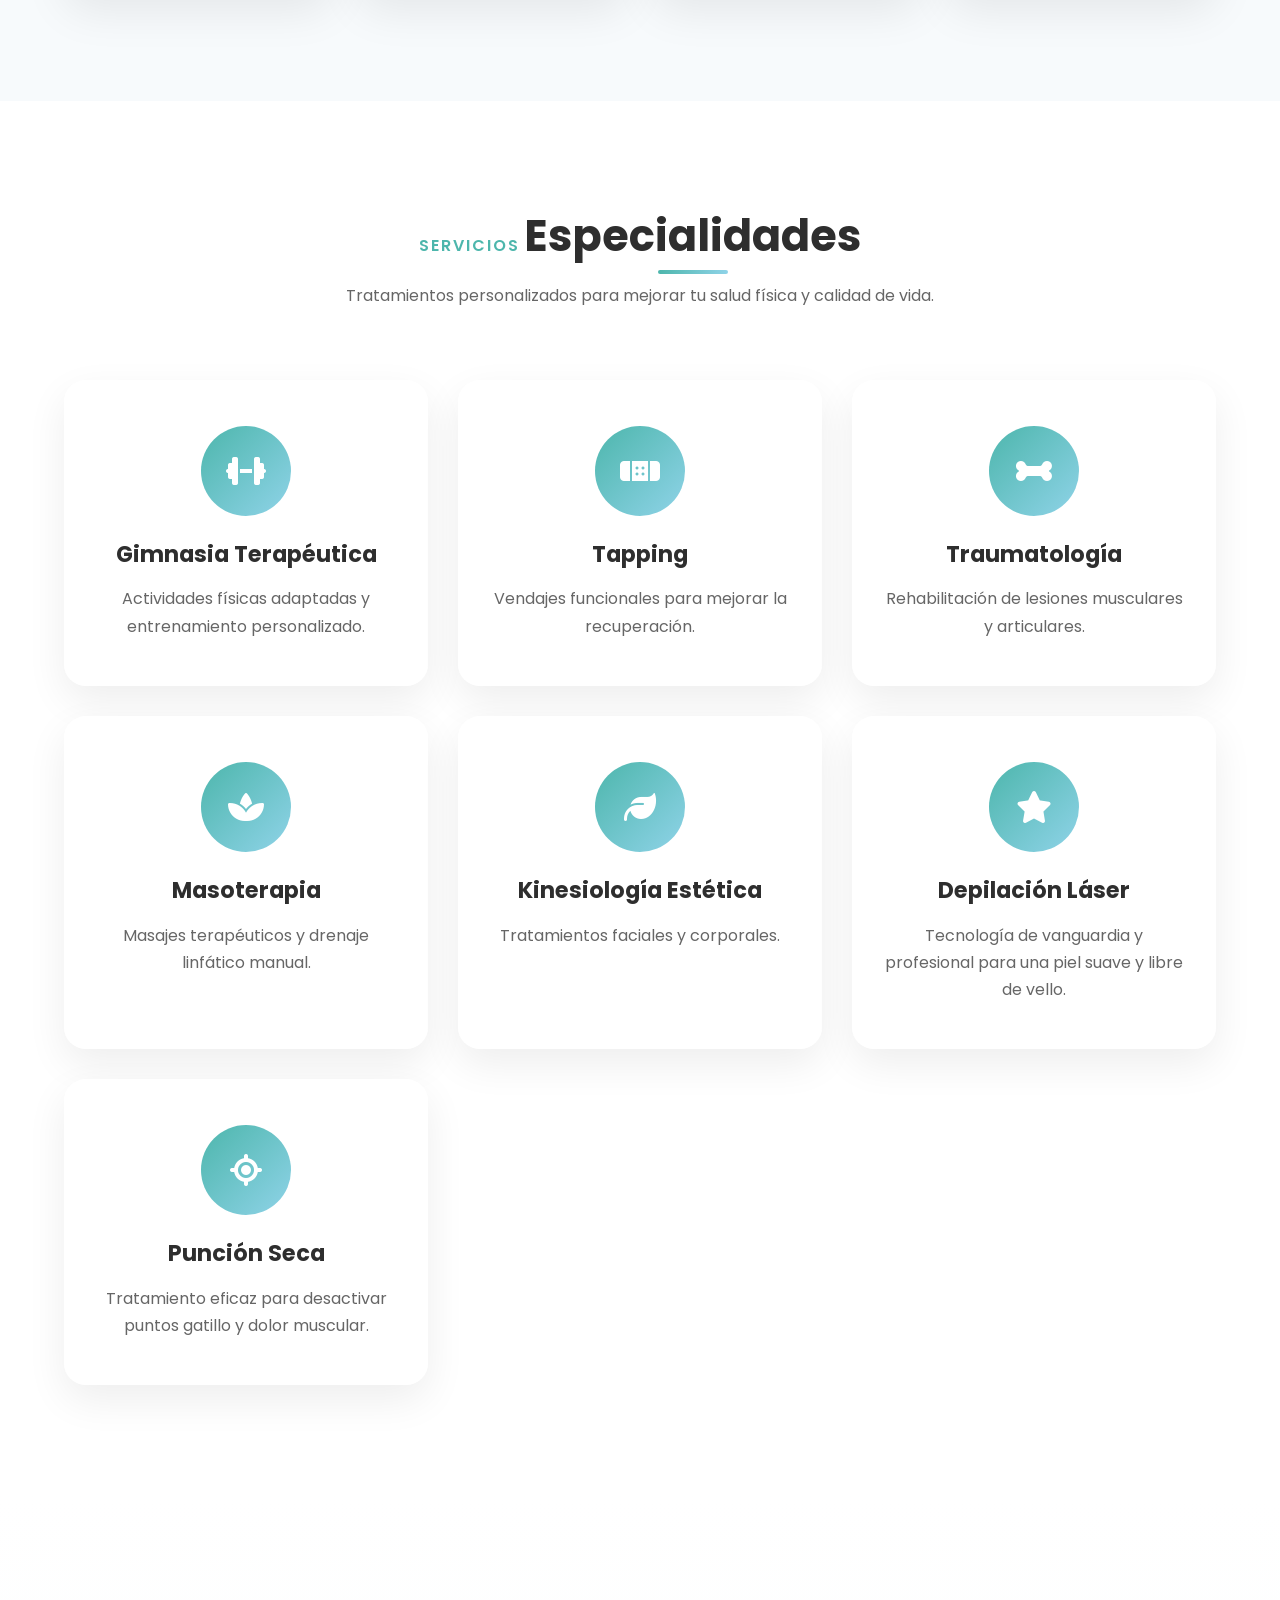
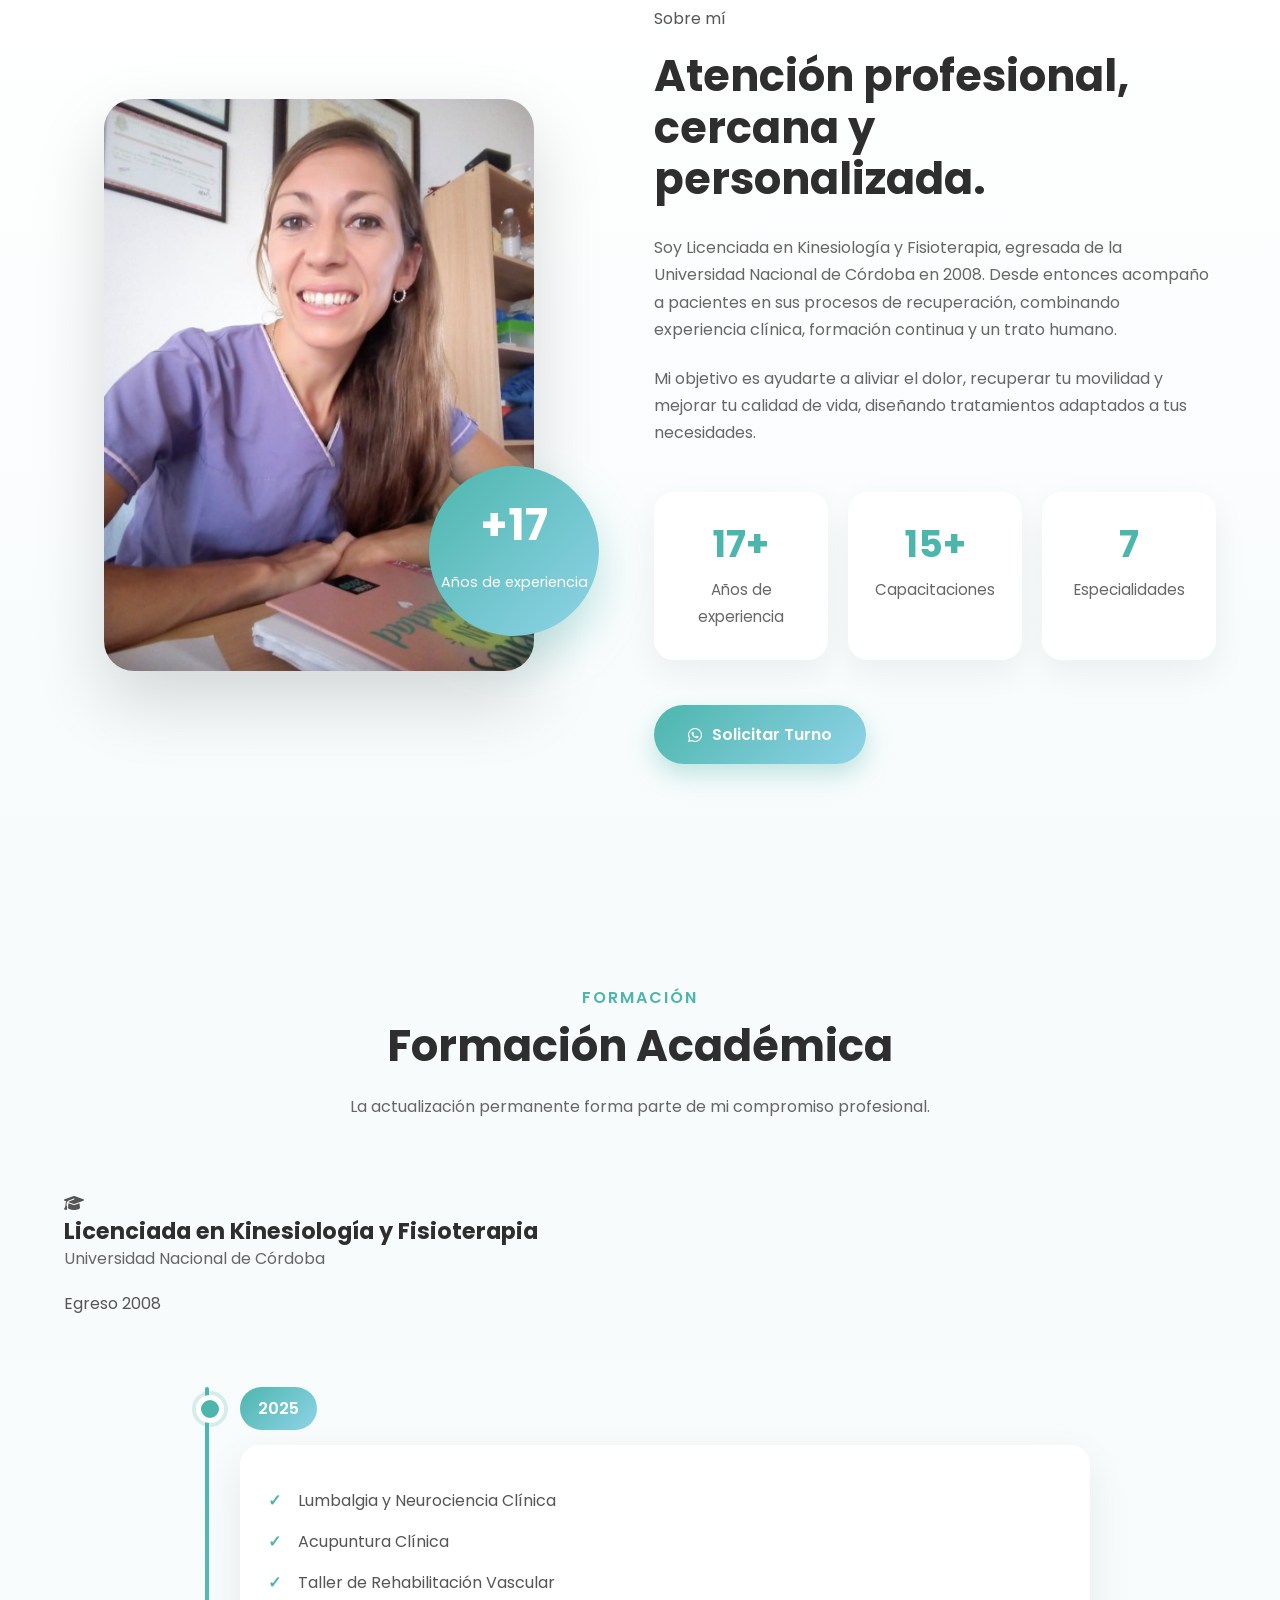
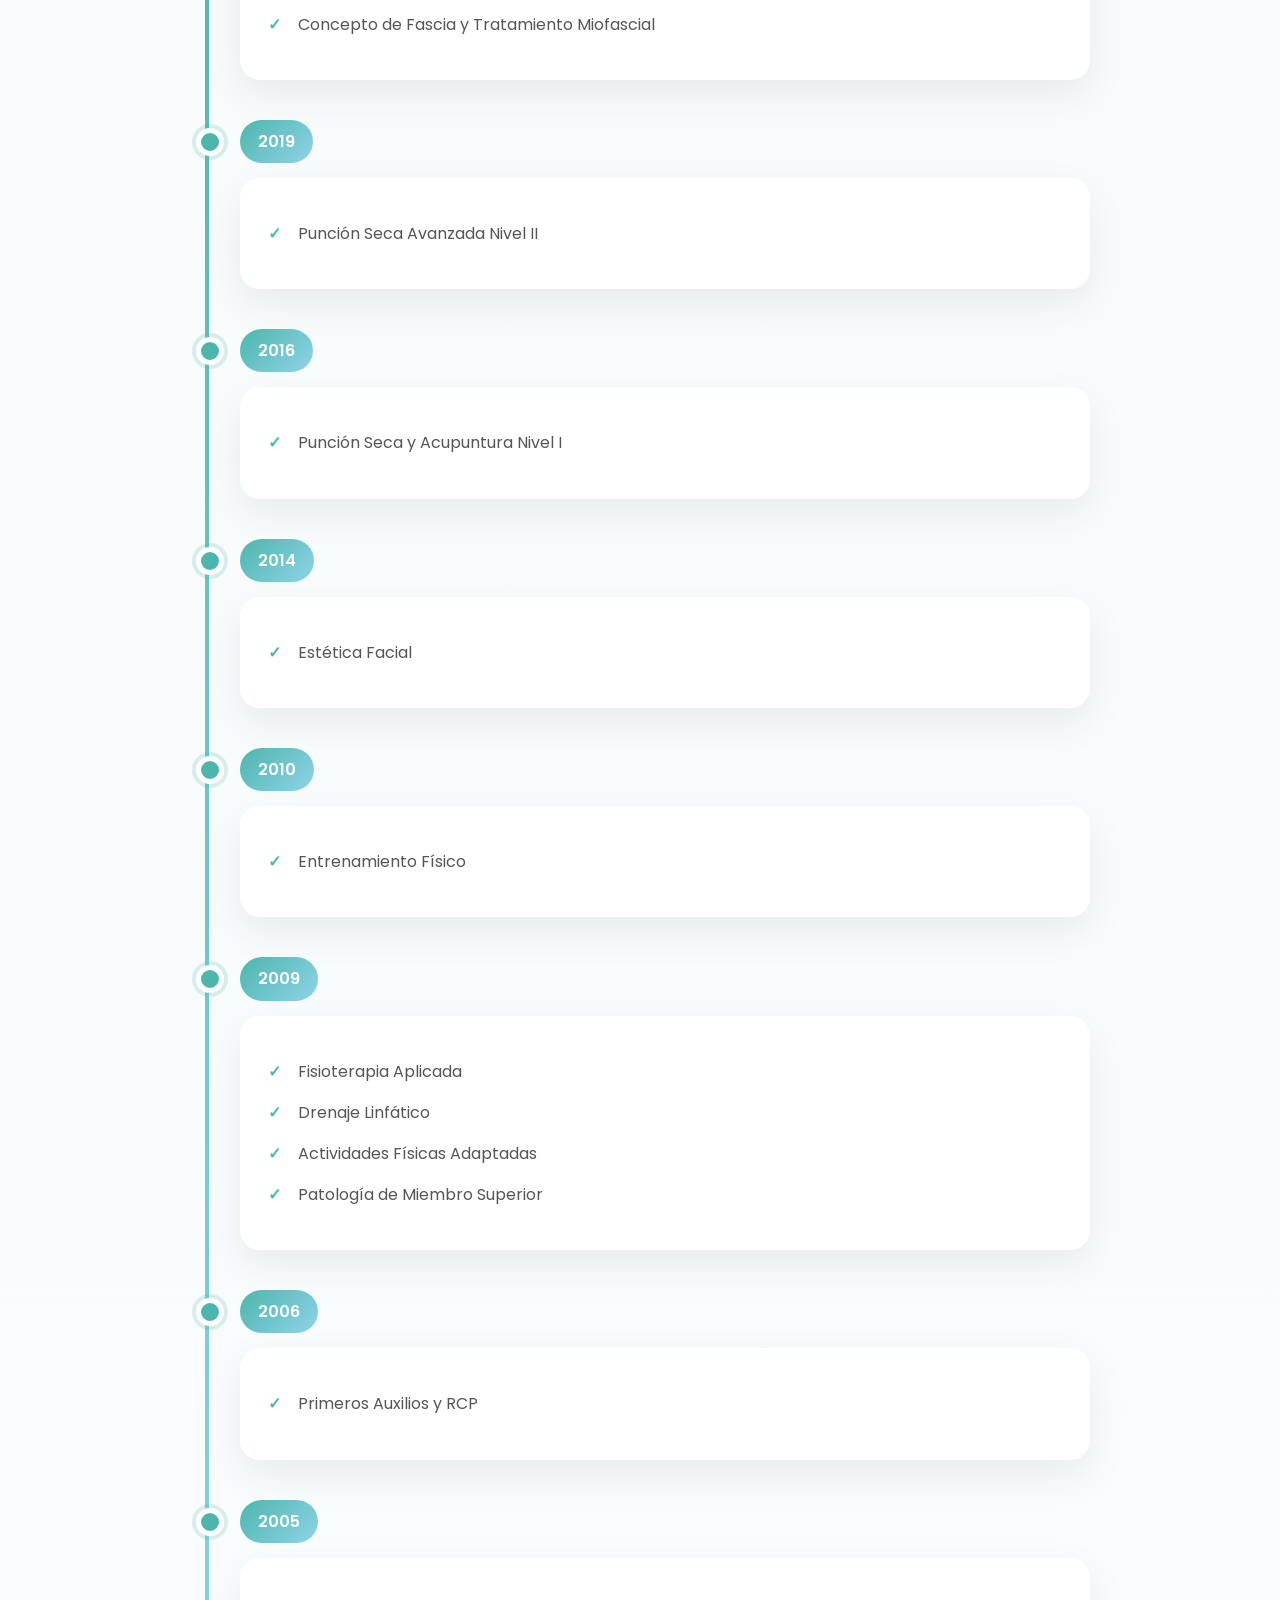
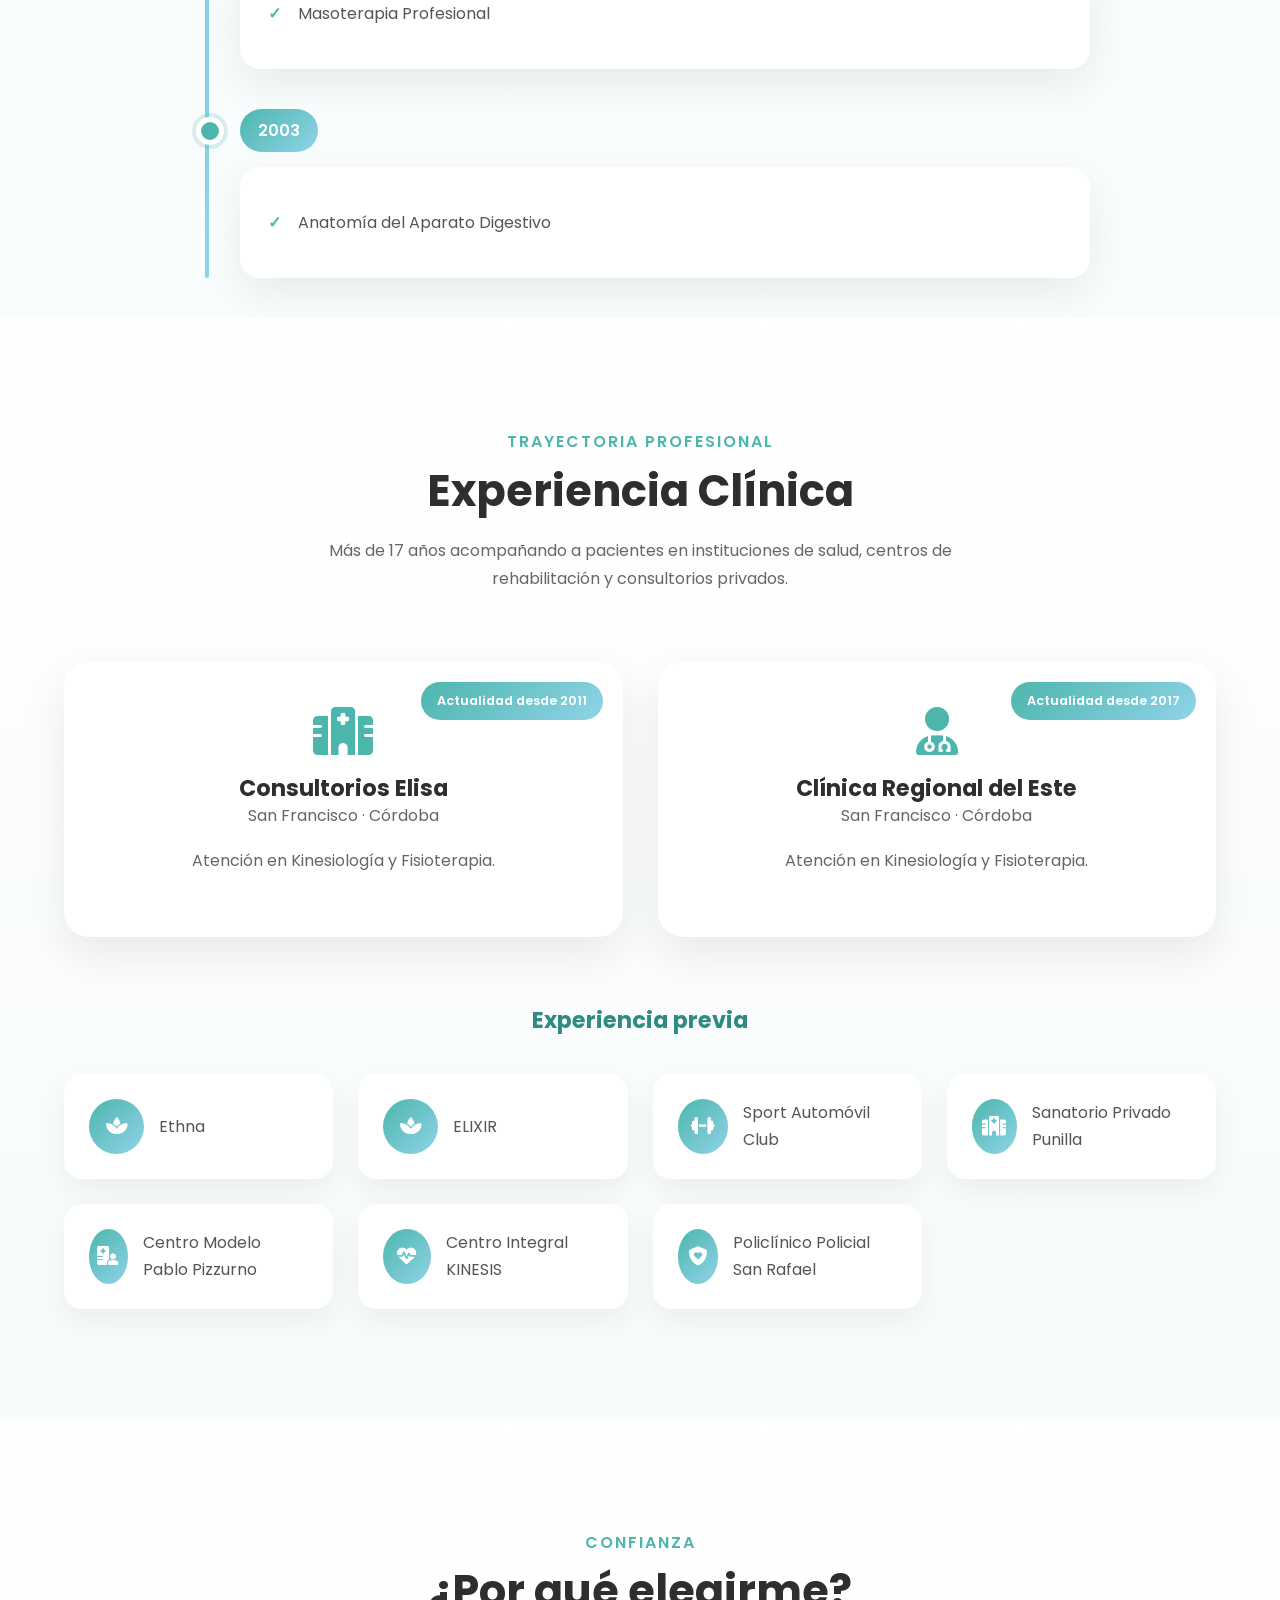
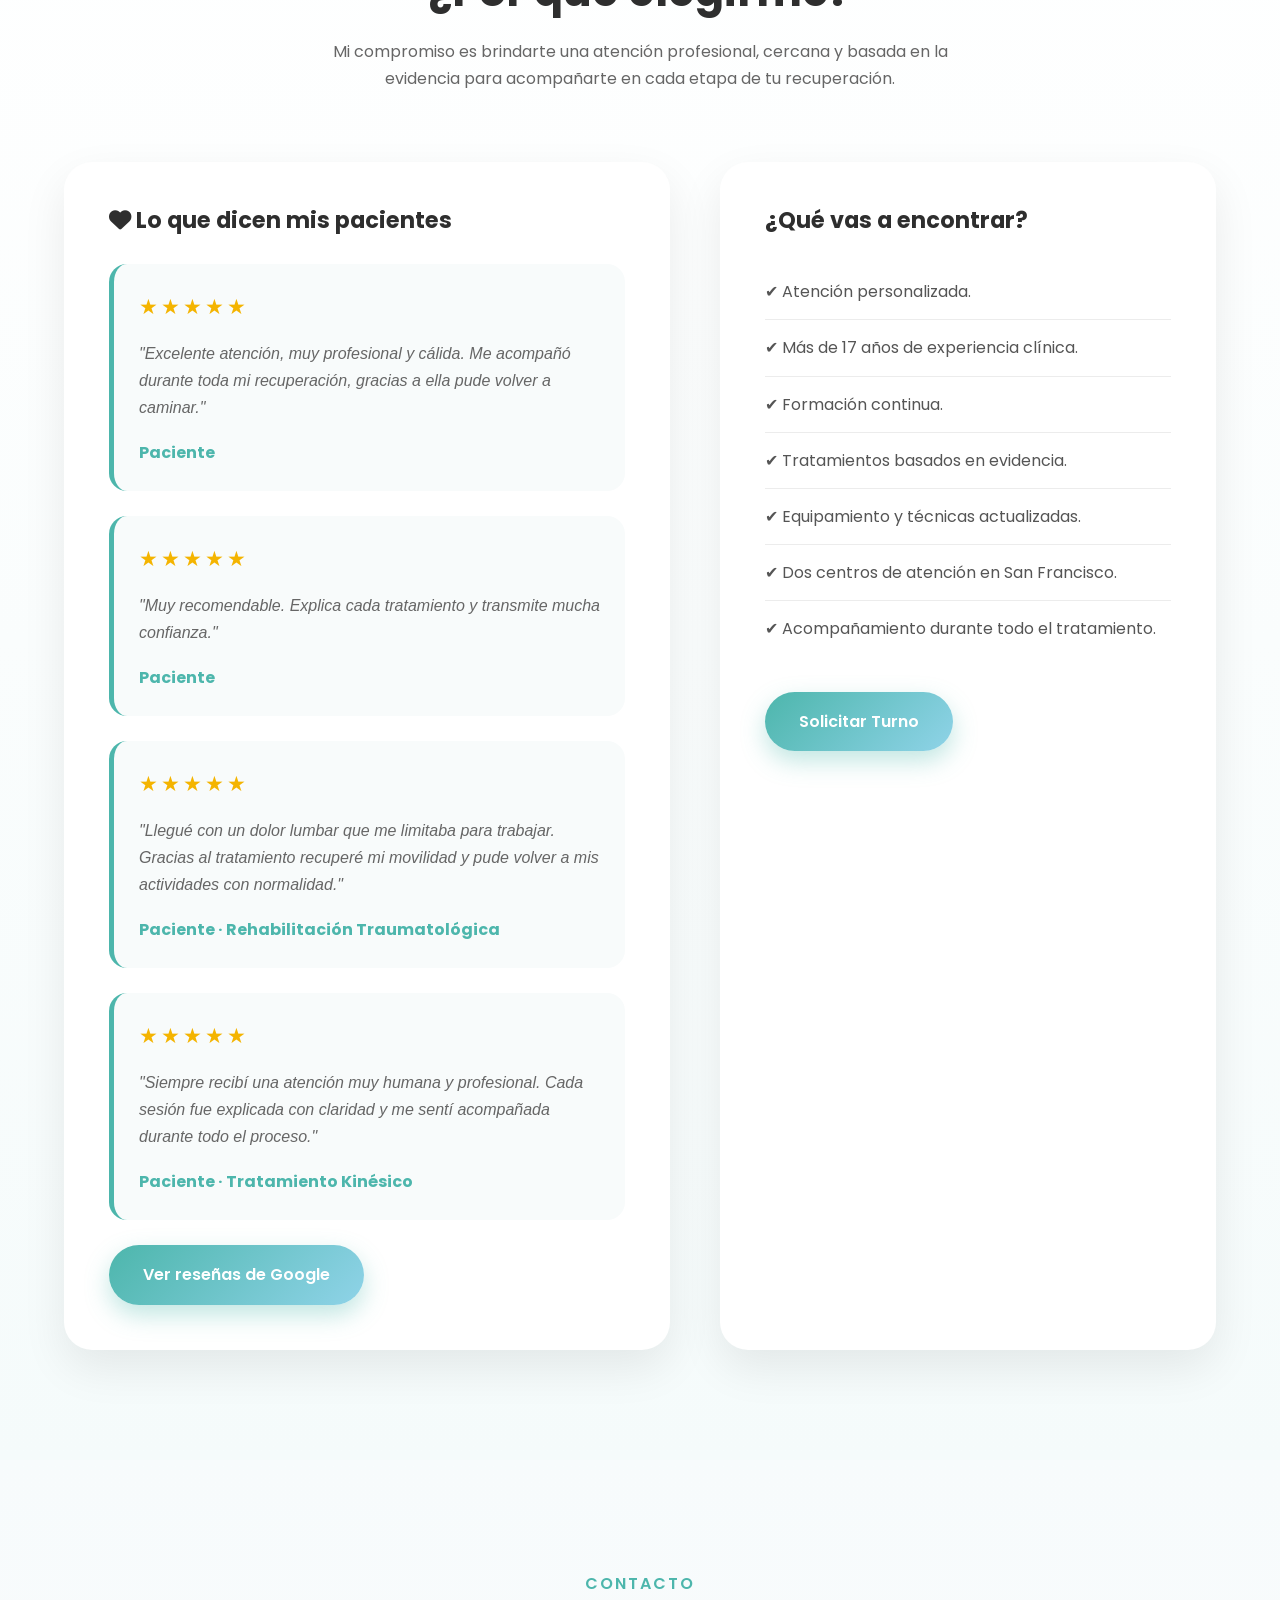
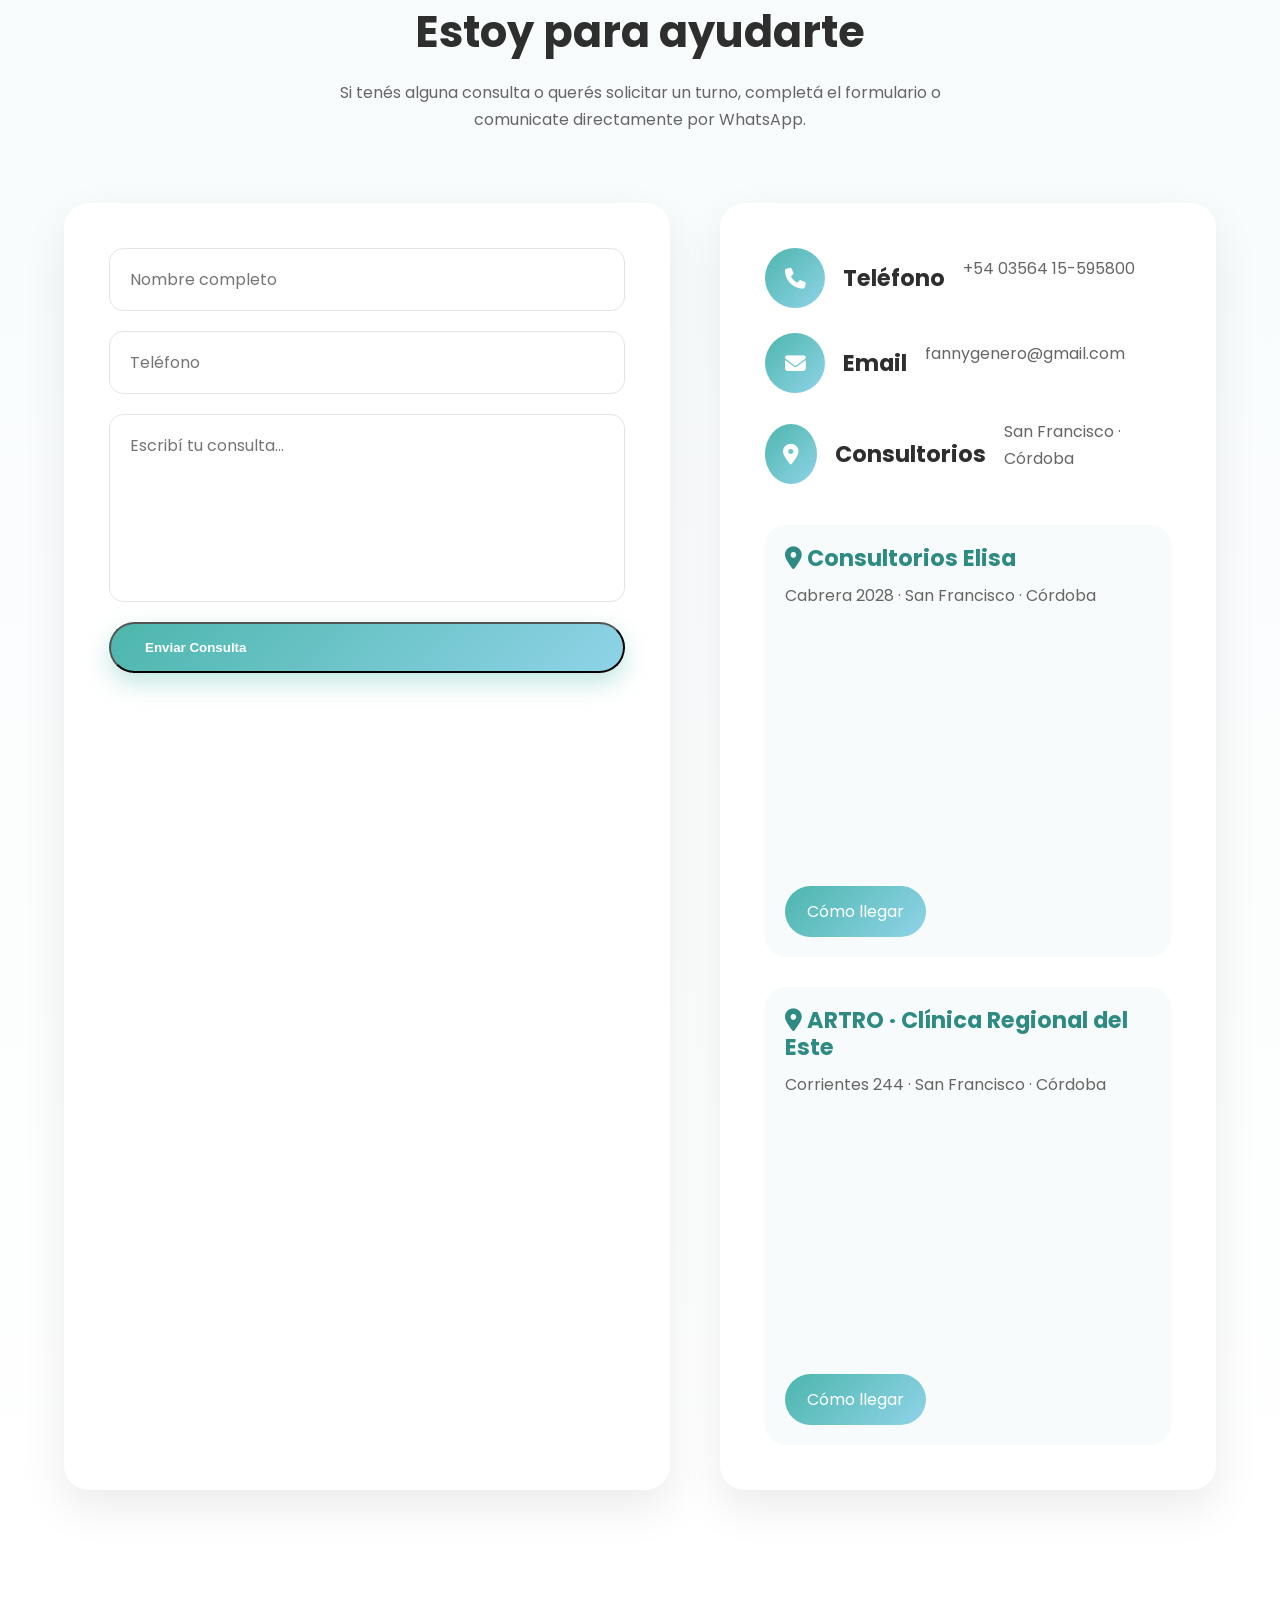
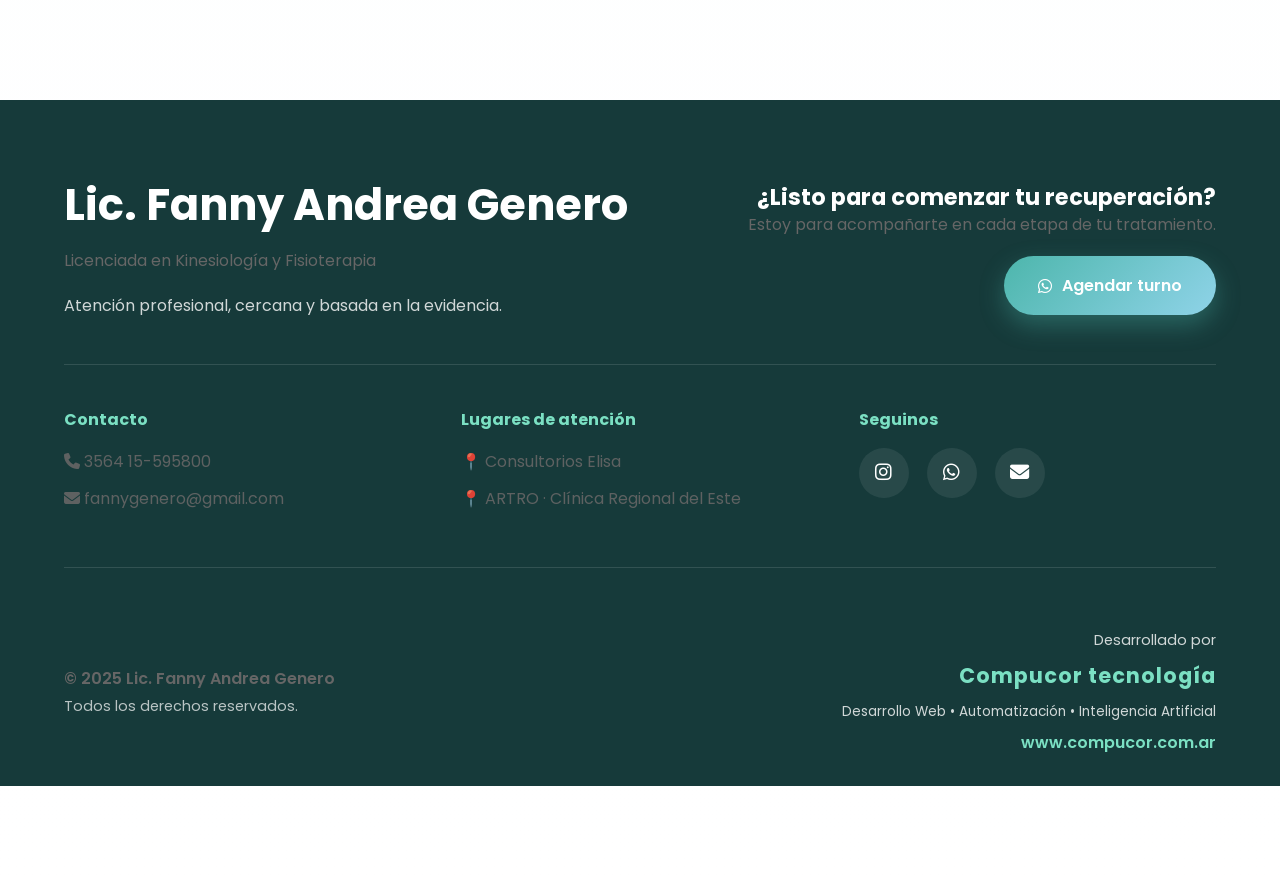
==== commit ff9a165a: "Correcciones de contenido - texto plano" ====
--- a/index.html
+++ b/index.html
@@ -47,17 +47,17 @@
 
 </head>
 
-    <a href="https://wa.me/54356415595800" class="whatsapp-float" target="_blank" aria-label="WhatsApp">
-
-     <i class="fab fa-whatsapp"></i>
-
-    </a>
-
-    <button id="backToTop">
-
-        <i class="fa-solid fa-chevron-up"></i>
-    
-    </button>
+<a href="https://wa.me/54356415595800" class="whatsapp-float" target="_blank" aria-label="WhatsApp">
+
+    <i class="fab fa-whatsapp"></i>
+
+</a>
+
+<button id="backToTop">
+
+    <i class="fa-solid fa-chevron-up"></i>
+
+</button>
 
 <body>
 
@@ -152,12 +152,12 @@
                         <i class="fa-solid fa-hospital-user"></i>
                         Consultorios Elisa · Espacio de Rehabilitación y Bienestar
                     </span>
-                
+
                     <span>
                         <i class="fa-solid fa-hospital"></i>
                         ARTRO · Clínica Regional del Este
                     </span>
-                
+
                 </div>
                 <div class="hero-highlights">
 
@@ -165,17 +165,17 @@
                         <strong>+17</strong>
                         <span>Años de experiencia</span>
                     </div>
-                
+
                     <div class="highlight">
                         <strong>2</strong>
                         <span>Centros de atención</span>
                     </div>
-                
+
                     <div class="highlight">
                         <strong>+15</strong>
                         <span>Capacitaciones</span>
                     </div>
-                
+
                 </div>
                 <p>
 
@@ -224,16 +224,14 @@
     ===========================-->
     <div class="wave-divider">
 
-        <svg xmlns="http://www.w3.org/2000/svg"
-             viewBox="0 0 1440 320">
-    
-            <path fill="#ffffff"
-                  fill-opacity="1"
-                  d="M0,96L80,112C160,128,320,160,480,165.3C640,171,800,149,960,128C1120,107,1280,85,1360,74.7L1440,64L1440,320L0,320Z">
+        <svg xmlns="http://www.w3.org/2000/svg" viewBox="0 0 1440 320">
+
+            <path fill="#ffffff" fill-opacity="1"
+                d="M0,96L80,112C160,128,320,160,480,165.3C640,171,800,149,960,128C1120,107,1280,85,1360,74.7L1440,64L1440,320L0,320Z">
             </path>
-    
+
         </svg>
-    
+
     </div>
     <!--==================================
         BARRA DE INDICADORES PREMIUM
@@ -242,53 +240,53 @@
     <section id="highlights">
 
         <div class="container">
-    
+
             <div class="highlights-grid">
-    
+
                 <div class="highlight-box" data-aos="fade-up" data-aos-delay="100">
-    
+
                     <i class="fa-solid fa-heart-pulse"></i>
-    
+
                     <h3>Atención personalizada</h3>
-    
+
                     <p>Cada tratamiento se adapta a las necesidades y objetivos de cada paciente.</p>
-    
-                </div>
-    
+
+                </div>
+
                 <div class="highlight-box" data-aos="fade-up" data-aos-delay="200">
-    
+
                     <i class="fa-solid fa-user-doctor"></i>
-    
+
                     <h3>+17 años de experiencia</h3>
-    
+
                     <p>Trayectoria profesional en instituciones de salud y consultorios privados.</p>
-    
-                </div>
-    
+
+                </div>
+
                 <div class="highlight-box" data-aos="fade-up" data-aos-delay="300">
-    
+
                     <i class="fa-solid fa-graduation-cap"></i>
-    
+
                     <h3>Formación continua</h3>
-    
+
                     <p>Actualización permanente en rehabilitación y nuevas técnicas kinésicas.</p>
-    
-                </div>
-    
+
+                </div>
+
                 <div class="highlight-box" data-aos="fade-up" data-aos-delay="400">
-    
+
                     <i class="fa-solid fa-location-dot"></i>
-    
+
                     <h3>San Francisco</h3>
-    
+
                     <p>Atención en Consultorios Elisa y ARTRO - Clínica Regional del Este.</p>
-    
-                </div>
-    
-            </div>
-    
+
+                </div>
+
+            </div>
+
         </div>
-    
+
     </section>
     <!--==========================
         ESPECIALIDADES
@@ -433,7 +431,7 @@
 
                     <p>
 
-                        Tecnología profesional para una piel suave.
+                        Tecnología de vanguardia y profesional para una piel suave y libre de vello.
 
                     </p>
 
@@ -453,7 +451,7 @@
 
                     <p>
 
-                        Tratamiento eficaz para puntos gatillo y dolor muscular.
+                        Tratamiento eficaz para desactivar puntos gatillo y dolor muscular.
 
                     </p>
 
@@ -466,7 +464,7 @@
     </section>
     <!--==========================
         SOBRE MI
-===========================-->
+    ===========================-->
 
     <section id="about">
 
@@ -568,7 +566,7 @@
     </section>
     <!--==========================
         FORMACION
-===========================-->
+    ===========================-->
 
     <section id="formacion">
 
@@ -802,142 +800,139 @@
         <section id="confianza">
 
             <div class="container">
-        
+
                 <div class="section-title" data-aos="fade-up">
-        
+
                     <span class="section-subtitle">Confianza</span>
-        
+
                     <h2>¿Por qué elegirme?</h2>
-        
+
                     <p>
-                        Mi compromiso es brindarte una atención profesional, cercana y basada en la evidencia para acompañarte en cada etapa de tu recuperación.
+                        Mi compromiso es brindarte una atención profesional, cercana y basada en la evidencia para
+                        acompañarte en cada etapa de tu recuperación.
                     </p>
-        
-                </div>
-        
+
+                </div>
+
                 <div class="trust-grid">
-        
+
                     <!-- Columna izquierda -->
-        
+
                     <div class="reviews">
-        
+
                         <h3>
                             <i class="fa-solid fa-heart"></i>
                             Lo que dicen mis pacientes
                         </h3>
-        
+
                         <div class="review-card">
-        
+
                             <div class="stars">
                                 ★★★★★
                             </div>
-        
+
                             <p>
                                 "Excelente atención, muy profesional y cálida.
-                                Me acompañó durante toda mi recuperación."
+                                Me acompañó durante toda mi recuperación, gracias a ella pude volver a caminar."
                             </p>
-        
+
                             <strong>Paciente</strong>
-        
+
                         </div>
-        
+
                         <div class="review-card">
-        
+
                             <div class="stars">
                                 ★★★★★
                             </div>
-        
+
                             <p>
                                 "Muy recomendable. Explica cada tratamiento
                                 y transmite mucha confianza."
                             </p>
-        
+
                             <strong>Paciente</strong>
-        
+
                         </div>
                         <div class="review-card">
 
                             <div class="stars">
                                 ★★★★★
                             </div>
-                        
+
                             <p>
                                 "Llegué con un dolor lumbar que me limitaba para trabajar.
-                                Gracias al tratamiento recuperé mi movilidad y pude volver a mis actividades con normalidad."
+                                Gracias al tratamiento recuperé mi movilidad y pude volver a mis actividades con
+                                normalidad."
                             </p>
-                        
+
                             <strong>Paciente · Rehabilitación Traumatológica</strong>
-                        
+
                         </div>
-                        
+
                         <div class="review-card">
-                        
+
                             <div class="stars">
                                 ★★★★★
                             </div>
-                        
+
                             <p>
                                 "Siempre recibí una atención muy humana y profesional.
                                 Cada sesión fue explicada con claridad y me sentí acompañada durante todo el proceso."
                             </p>
-                        
+
                             <strong>Paciente · Tratamiento Kinésico</strong>
-                        
+
                         </div>
-        
-                        <a href="#"
-                           class="btn-primary">
-        
+
+                        <a href="#" class="btn-primary">
+
                             Ver reseñas de Google
-        
+
                         </a>
-        
-                    </div>
-        
+
+                    </div>
+
                     <!-- Columna derecha -->
-        
+
                     <div class="why-me">
-        
+
                         <h3>
-        
+
                             ¿Qué vas a encontrar?
-        
+
                         </h3>
-        
+
                         <ul>
-        
+
                             <li>✔ Atención personalizada.</li>
-        
+
                             <li>✔ Más de 17 años de experiencia clínica.</li>
-        
+
                             <li>✔ Formación continua.</li>
-        
+
                             <li>✔ Tratamientos basados en evidencia.</li>
-        
+
                             <li>✔ Equipamiento y técnicas actualizadas.</li>
-        
+
                             <li>✔ Dos centros de atención en San Francisco.</li>
-        
+
                             <li>✔ Acompañamiento durante todo el tratamiento.</li>
-        
+
                         </ul>
-        
-                        <a href="https://wa.me/54356415595800"
-        
-                           class="btn-primary"
-        
-                           target="_blank">
-        
+
+                        <a href="https://wa.me/54356415595800" class="btn-primary" target="_blank">
+
                             Solicitar Turno
-        
+
                         </a>
-        
-                    </div>
-        
-                </div>
-        
-            </div>
-        
+
+                    </div>
+
+                </div>
+
+            </div>
+
         </section>
         <section id="contacto">
 
@@ -1031,59 +1026,51 @@
                         <div class="locations">
 
                             <div class="location-card">
-                        
+
                                 <h3>
                                     <i class="fa-solid fa-location-dot"></i>
                                     Consultorios Elisa
                                 </h3>
-                        
+
                                 <p>Cabrera 2028 · San Francisco · Córdoba</p>
-                        
+
                                 <iframe
                                     src="https://www.google.com/maps/embed?pb=!1m18!1m12!1m3!1d3404.567997026431!2d-62.0905923241431!3d-31.42602647425727!2m3!1f0!2f0!3f0!3m2!1i1024!2i768!4f13.1!3m3!1m2!1s0x95cad7dd7eea8463%3A0xd08070196ebe4097!2sElisa%20Espacio%20de%20Rehabilitaci%C3%B3n%20y%20Bienestar!5e0!3m2!1ses!2sar!4v1784139375121!5m2!1ses!2sar"
-                                    loading="lazy"
-                                    referrerpolicy="strict-origin-when-cross-origin"
-                                    allowfullscreen>
+                                    loading="lazy" referrerpolicy="strict-origin-when-cross-origin" allowfullscreen>
                                 </iframe>
-                        
-                                <a
-                                    href="https://maps.google.com/?q=Cabrera+2028,+San+Francisco,+Cordoba"
-                                    target="_blank"
-                                    class="map-btn">
-                        
+
+                                <a href="https://maps.google.com/?q=Cabrera+2028,+San+Francisco,+Cordoba"
+                                    target="_blank" class="map-btn">
+
                                     Cómo llegar
-                        
+
                                 </a>
-                        
+
                             </div>
-                        
+
                             <div class="location-card">
-                        
+
                                 <h3>
                                     <i class="fa-solid fa-location-dot"></i>
                                     ARTRO · Clínica Regional del Este
                                 </h3>
-                        
+
                                 <p>Corrientes 244 · San Francisco · Córdoba</p>
-                        
+
                                 <iframe
                                     src="https://www.google.com/maps/embed?pb=!1m18!1m12!1m3!1d3404.3138609871157!2d-62.08410222414274!3d-31.4330252742541!2m3!1f0!2f0!3f0!3m2!1i1024!2i768!4f13.1!3m3!1m2!1s0x95cb281b83e79c85%3A0x870fe7d660e0c900!2sCorrientes%20244%2C%20San%20Francisco%2C%20C%C3%B3rdoba!5e0!3m2!1ses!2sar!4v1784140059774!5m2!1ses!2sar"
-                                    loading="lazy"
-                                    referrerpolicy="strict-origin-when-cross-origin"
-                                    allowfullscreen>
+                                    loading="lazy" referrerpolicy="strict-origin-when-cross-origin" allowfullscreen>
                                 </iframe>
-                        
-                                <a
-                                    href="https://maps.google.com/?q=Corrientes+244,+San+Francisco,+Cordoba"
-                                    target="_blank"
-                                    class="map-btn">
-                        
+
+                                <a href="https://maps.google.com/?q=Corrientes+244,+San+Francisco,+Cordoba"
+                                    target="_blank" class="map-btn">
+
                                     Cómo llegar
-                        
+
                                 </a>
-                        
+
                             </div>
-                        
+
                         </div>
 
                     </div>
@@ -1094,150 +1081,145 @@
 
         </section>
 
- <!-- ====================
+        <!-- ====================
          FOOTER 
 =======================-->
 
- <footer id="footer">
-
-    <div class="container">
-
-        <div class="footer-top">
-
-            <div class="footer-brand">
-
-                <h2>Lic. Fanny Andrea Genero</h2>
-
-                <p>
-                    Licenciada en Kinesiología y Fisioterapia
-                </p>
-
-                <span>
-                    Atención profesional, cercana y basada en la evidencia.
-                </span>
-
-            </div>
-
-            <div class="footer-cta">
-
-                <h3>¿Listo para comenzar tu recuperación?</h3>
-
-                <p>
-                    Estoy para acompañarte en cada etapa de tu tratamiento.
-                </p>
-
-                <a href="https://wa.me/54356415595800"
-                   target="_blank"
-                   class="btn-primary">
-
-                    <i class="fab fa-whatsapp"></i>
-
-                    Agendar turno
-
-                </a>
-
-            </div>
-
-        </div>
-
-        <hr>
-
-        <div class="footer-grid">
-
-            <div>
-
-                <h4>Contacto</h4>
-
-                <p>
-                    <i class="fa-solid fa-phone"></i>
-                    3564 15-595800
-                </p>
-
-                <p>
-                    <i class="fa-solid fa-envelope"></i>
-                    fannygenero@gmail.com
-                </p>
-
-            </div>
-
-            <div>
-
-                <h4>Lugares de atención</h4>
-
-                <p>📍 Consultorios Elisa</p>
-
-                <p>📍 ARTRO · Clínica Regional del Este</p>
-
-            </div>
-
-            <div>
-
-                <h4>Seguinos</h4>
-
-                <div class="footer-social">
-
-                    <a href="https://www.instagram.com/lic.fannygenero?utm_source=ig_web_button_share_sheet&igsh=ZDNlZDc0MzIxNw=="><i class="fab fa-instagram"></i></a>
-
-                    <a href="https://wa.me/54356415595800"><i class="fab fa-whatsapp"></i></a>
-
-                    <a href="mailto:fannygenero@gmail.com"><i class="fa-solid fa-envelope"></i></a>
-
-                </div>
-
-            </div>
-
-        </div>
-
-        <hr>
-
-        <div class="footer-bottom">
-
-            <div class="copyright">
-        
-                <p>
-                    © 2025 Lic. Fanny Andrea Genero
-                </p>
-        
-                <span>
-                    Todos los derechos reservados.
-                </span>
-        
-            </div>
-        
-            <div class="developer">
-        
-                <span>
-                    Desarrollado por
-                </span>
-        
-                <a href="https://www.compucor.com.ar"
-                   target="_blank"
-                   rel="noopener">
-        
-                    <strong>Compucor tecnología</strong>
-        
-                </a>
-        
-                <small>
-                    Desarrollo Web • Automatización • Inteligencia Artificial
-                </small>
-        
-                <a class="developer-link"
-                   href="https://www.compucor.com.ar"
-                   target="_blank"
-                   rel="noopener">
-        
-                    www.compucor.com.ar
-        
-                </a>
-        
-            </div>
-        
-        </div>
-
-    </div>
-
-</footer>
+        <footer id="footer">
+
+            <div class="container">
+
+                <div class="footer-top">
+
+                    <div class="footer-brand">
+
+                        <h2>Lic. Fanny Andrea Genero</h2>
+
+                        <p>
+                            Licenciada en Kinesiología y Fisioterapia
+                        </p>
+
+                        <span>
+                            Atención profesional, cercana y basada en la evidencia.
+                        </span>
+
+                    </div>
+
+                    <div class="footer-cta">
+
+                        <h3>¿Listo para comenzar tu recuperación?</h3>
+
+                        <p>
+                            Estoy para acompañarte en cada etapa de tu tratamiento.
+                        </p>
+
+                        <a href="https://wa.me/54356415595800" target="_blank" class="btn-primary">
+
+                            <i class="fab fa-whatsapp"></i>
+
+                            Agendar turno
+
+                        </a>
+
+                    </div>
+
+                </div>
+
+                <hr>
+
+                <div class="footer-grid">
+
+                    <div>
+
+                        <h4>Contacto</h4>
+
+                        <p>
+                            <i class="fa-solid fa-phone"></i>
+                            3564 15-595800
+                        </p>
+
+                        <p>
+                            <i class="fa-solid fa-envelope"></i>
+                            fannygenero@gmail.com
+                        </p>
+
+                    </div>
+
+                    <div>
+
+                        <h4>Lugares de atención</h4>
+
+                        <p>📍 Consultorios Elisa</p>
+
+                        <p>📍 ARTRO · Clínica Regional del Este</p>
+
+                    </div>
+
+                    <div>
+
+                        <h4>Seguinos</h4>
+
+                        <div class="footer-social">
+
+                            <a
+                                href="https://www.instagram.com/lic.fannygenero?utm_source=ig_web_button_share_sheet&igsh=ZDNlZDc0MzIxNw=="><i
+                                    class="fab fa-instagram"></i></a>
+
+                            <a href="https://wa.me/54356415595800"><i class="fab fa-whatsapp"></i></a>
+
+                            <a href="mailto:fannygenero@gmail.com"><i class="fa-solid fa-envelope"></i></a>
+
+                        </div>
+
+                    </div>
+
+                </div>
+
+                <hr>
+
+                <div class="footer-bottom">
+
+                    <div class="copyright">
+
+                        <p>
+                            © 2025 Lic. Fanny Andrea Genero
+                        </p>
+
+                        <span>
+                            Todos los derechos reservados.
+                        </span>
+
+                    </div>
+
+                    <div class="developer">
+
+                        <span>
+                            Desarrollado por
+                        </span>
+
+                        <a href="https://www.compucor.com.ar" target="_blank" rel="noopener">
+
+                            <strong>Compucor tecnología</strong>
+
+                        </a>
+
+                        <small>
+                            Desarrollo Web • Automatización • Inteligencia Artificial
+                        </small>
+
+                        <a class="developer-link" href="https://www.compucor.com.ar" target="_blank" rel="noopener">
+
+                            www.compucor.com.ar
+
+                        </a>
+
+                    </div>
+
+                </div>
+
+            </div>
+
+        </footer>
 
 </body>
 
--- a/css/responsive.css
+++ b/css/responsive.css
@@ -8,6 +8,7 @@
     from {
         opacity: 0;
     }
+
     to {
         opacity: 1;
     }
@@ -105,25 +106,25 @@
 
     0% {
 
-        transform: translate(0,0) scale(1);
+        transform: translate(0, 0) scale(1);
 
     }
 
     33% {
 
-        transform: translate(30px,-40px) scale(1.08);
+        transform: translate(30px, -40px) scale(1.08);
 
     }
 
     66% {
 
-        transform: translate(-20px,20px) scale(.95);
+        transform: translate(-20px, 20px) scale(.95);
 
     }
 
     100% {
 
-        transform: translate(0,0) scale(1);
+        transform: translate(0, 0) scale(1);
 
     }
 
@@ -135,21 +136,21 @@
 
     0% {
 
-        opacity:0;
-        transform:translateY(-5px);
-
-    }
-
-    50%{
-
-        opacity:1;
-
-    }
-
-    100%{
-
-        opacity:0;
-        transform:translateY(15px);
+        opacity: 0;
+        transform: translateY(-5px);
+
+    }
+
+    50% {
+
+        opacity: 1;
+
+    }
+
+    100% {
+
+        opacity: 0;
+        transform: translateY(15px);
 
     }
 
@@ -157,17 +158,17 @@
 
 /* Shine */
 
-@keyframes shine{
-
-    from{
-
-        left:-100%;
-
-    }
-
-    to{
-
-        left:120%;
+@keyframes shine {
+
+    from {
+
+        left: -100%;
+
+    }
+
+    to {
+
+        left: 120%;
 
     }
 
@@ -175,23 +176,23 @@
 
 /* Pulso */
 
-@keyframes pulse{
-
-    0%{
-
-        transform:scale(1);
-
-    }
-
-    50%{
-
-        transform:scale(1.08);
-
-    }
-
-    100%{
-
-        transform:scale(1);
+@keyframes pulse {
+
+    0% {
+
+        transform: scale(1);
+
+    }
+
+    50% {
+
+        transform: scale(1.08);
+
+    }
+
+    100% {
+
+        transform: scale(1);
 
     }
 
@@ -199,11 +200,11 @@
 
 /* Rotación Loader */
 
-@keyframes spin{
-
-    to{
-
-        transform:rotate(360deg);
+@keyframes spin {
+
+    to {
+
+        transform: rotate(360deg);
 
     }
 
@@ -211,67 +212,518 @@
 
 /* Clases reutilizables */
 
-.fade-up{
-
-    animation:fadeUp .8s ease both;
-
-}
-
-.fade-left{
-
-    animation:fadeLeft .8s ease both;
-
-}
-
-.fade-right{
-
-    animation:fadeRight .8s ease both;
-
-}
-
-.zoom{
-
-    animation:zoomIn .8s ease both;
-
-}
-
-.floating{
-
-    animation:floating 4s ease-in-out infinite;
-
-}
-
-.blob-animation{
-
-    animation:blob 10s ease-in-out infinite;
-
-}
-
-.pulse{
-
-    animation:pulse 2s infinite;
-
-}
+.fade-up {
+
+    animation: fadeUp .8s ease both;
+
+}
+
+.fade-left {
+
+    animation: fadeLeft .8s ease both;
+
+}
+
+.fade-right {
+
+    animation: fadeRight .8s ease both;
+
+}
+
+.zoom {
+
+    animation: zoomIn .8s ease both;
+
+}
+
+.floating {
+
+    animation: floating 4s ease-in-out infinite;
+
+}
+
+.blob-animation {
+
+    animation: blob 10s ease-in-out infinite;
+
+}
+
+.pulse {
+
+    animation: pulse 2s infinite;
+
+}
+
 /* ==========================================
    RESPONSIVE
 ========================================== */
 
 /* Tablets */
-@media (max-width: 992px) {
-
-}
+@media (max-width: 992px) {}
 
 /* Tablets pequeñas */
 @media (max-width: 768px) {
 
-}
-
-/* Celulares */
-@media (max-width: 576px) {
-
-}
+    /*==================================================
+                    BASE MOBILE
+    ==================================================*/
+
+    html,
+    body {
+        overflow-x: hidden;
+    }
+
+    .container {
+        width: min(92%, 100%);
+        padding-inline: 0;
+    }
+
+    section {
+        padding: 80px 0;
+    }
+
+    img {
+        max-width: 100%;
+        height: auto;
+    }
+
+    h1 {
+        font-size: clamp(2.2rem, 8vw, 3rem);
+        line-height: 1.1;
+    }
+
+    h2 {
+        font-size: clamp(2rem, 7vw, 2.6rem);
+        line-height: 1.15;
+    }
+
+    h3 {
+        font-size: 1.4rem;
+    }
+
+    p {
+        font-size: 1rem;
+        line-height: 1.7;
+    }
+
+    .btn,
+    .btn-primary,
+    .btn-secondary {
+        width: 100%;
+        justify-content: center;
+    }
+
+    [class*="grid"] {
+        grid-template-columns: 1fr !important;
+        gap: 1.5rem;
+    }
+
+    /*==================================================
+                    HEADER MOBILE
+    ==================================================*/
+
+    #header {
+        padding: 14px 0;
+    }
+
+    #header .container {
+        width: min(92%, 100%);
+    }
+
+    .logo {
+        font-size: 1.05rem;
+        gap: 8px;
+    }
+
+    .logo i {
+        font-size: 1.3rem;
+    }
+
+    .menu-btn {
+        display: block;
+        z-index: 1100;
+    }
+
+    #navbar {
+        position: fixed;
+        top: 72px;
+        left: -100%;
+        width: 100%;
+        background: rgba(255, 255, 255, .98);
+        backdrop-filter: blur(20px);
+        padding: 2rem 0;
+        transition: left .35s ease;
+        box-shadow: 0 15px 35px rgba(0, 0, 0, .08);
+    }
+
+    #navbar.active {
+        left: 0;
+    }
+
+    #navbar ul {
+        flex-direction: column;
+        align-items: center;
+        gap: 1.5rem;
+    }
+
+    #navbar a {
+        font-size: 1.05rem;
+    }
+
+    /*==================================================
+                    HERO MOBILE
+    ==================================================*/
+
+    .hero-container {
+        display: flex;
+        flex-direction: column-reverse;
+        align-items: center;
+        justify-content: center;
+        text-align: center;
+        gap: 1.75rem;
+        width: 100%;
+    }
+
+    .hero-text h1 {
+        margin-bottom: 1rem;
+    }
+
+    .hero-locations,
+    .hero-highlights,
+    .hero-buttons {
+        margin-top: 1.25rem;
+    }
+
+    .hero-text,
+    .hero-image {
+        width: 100%;
+        max-width: 100%;
+    }
+
+    .hero-text {
+        margin: 0 auto;
+    }
+
+    .hero-image img {
+        width: min(260px, 72vw);
+        max-width: 260px;
+        margin: 0 auto;
+        display: block;
+    }
+
+    .highlight {
+        padding: 1rem;
+    }
+
+    .hero-text p {
+        max-width: 34ch;
+        margin: 1.5rem auto;
+    }
+
+    .hero-text h1 {
+        font-size: clamp(2.2rem, 9vw, 3rem);
+        line-height: 1.1;
+    }
+
+    .subtitle {
+        display: block;
+        margin-bottom: 1rem;
+    }
+
+    .hero-locations {
+        display: flex;
+        flex-direction: column;
+        gap: 1rem;
+        align-items: center;
+    }
+
+    .hero-highlights {
+        display: grid;
+        grid-template-columns: 1fr;
+        gap: 1rem;
+    }
+
+    .hero-buttons {
+        display: flex;
+        flex-direction: column;
+        gap: 1rem;
+    }
+
+    .scroll-down {
+        display: none;
+    }
+
+    /*==================================================
+            ESPECIALIDADES MOBILE
+    ==================================================*/
+
+    #especialidades .cards {
+        display: grid;
+        grid-template-columns: 1fr;
+        gap: 1.5rem;
+    }
+
+    #especialidades .card {
+        width: 100%;
+        max-width: 100%;
+        padding: 2rem 1.5rem;
+        margin: 0 auto;
+    }
+
+    #especialidades .card i {
+        font-size: 2.5rem;
+    }
+
+    #especialidades .card h3 {
+        font-size: 1.3rem;
+        margin: 1rem 0 .75rem;
+    }
+
+    #especialidades .card p {
+        font-size: .98rem;
+        line-height: 1.7;
+    }
+
+    #especialidades .section-title p {
+        max-width: 34ch;
+        margin: 1rem auto 0;
+    }
+
+    /*==================================================
+                ABOUT MOBILE
+==================================================*/
+
+    #about .about-grid {
+        display: grid;
+        grid-template-columns: 1fr;
+        gap: 2.5rem;
+        align-items: center;
+    }
+
+    #about .about-image,
+    #about .about-content {
+        width: 100%;
+        max-width: 100%;
+    }
+
+    #about .image-wrapper {
+        max-width: 320px;
+        margin: 0 auto;
+    }
+
+    #about .about-image img {
+        width: 100%;
+        height: auto;
+        display: block;
+        border-radius: 20px;
+    }
+
+    #about .experience-badge {
+        transform: scale(.85);
+        right: 10px;
+        bottom: 10px;
+    }
+
+    #about .about-content {
+        text-align: center;
+    }
+
+    #about .about-content h2 {
+        margin-bottom: 1rem;
+    }
+
+    #about .about-content p {
+        max-width: 36ch;
+        margin: 0 auto 1.25rem;
+    }
+
+    #about .stats {
+        display: grid;
+        grid-template-columns: 1fr;
+        gap: 1rem;
+        margin: 2rem 0;
+    }
+
+    #about .stat {
+        padding: 1rem;
+    }
+
+    #about .btn-primary {
+        width: 100%;
+    }
+
+    /*==================================================
+                CONTACTO MOBILE
+==================================================*/
+
+    #contacto .contact-grid {
+        grid-template-columns: 1fr !important;
+        gap: 1.5rem;
+    }
+
+    #contacto .contact-form,
+    #contacto .contact-info {
+        padding: 1.25rem;
+        border-radius: 18px;
+    }
+
+    #contacto .contact-form form {
+        gap: 1rem;
+    }
+
+    #contacto input,
+    #contacto textarea {
+        width: 100%;
+        padding: 14px 16px;
+    }
+
+    #contacto .info-card {
+        display: flex;
+        flex-direction: column;
+        text-align: center;
+        gap: .75rem;
+    }
+
+    #contacto .locations {
+        gap: 1.5rem;
+    }
+
+    #contacto .location-card {
+        padding: 1rem;
+    }
+
+    #contacto .location-card iframe {
+        width: 100%;
+        height: 220px;
+        display: block;
+    }
+
+    #contacto .map-btn,
+    #contacto .btn-primary {
+        display: flex;
+        justify-content: center;
+        width: 100%;
+    }
+
+    /*==================================================
+        FORMACIÓN + EXPERIENCIA MOBILE
+==================================================*/
+
+    #formacion .degree-card {
+        flex-direction: column;
+        text-align: center;
+        gap: 1.5rem;
+        padding: 2rem 1.5rem;
+    }
+
+    #formacion .degree-card i {
+        font-size: 3rem;
+    }
+
+    #formacion .education-item {
+        display: flex;
+        flex-direction: column;
+        gap: 1rem;
+    }
+
+    #formacion .education-year {
+        width: fit-content;
+        margin: 0 auto;
+    }
+
+    #formacion .education-content {
+        width: 100%;
+    }
+
+    #experiencia .current-work {
+        display: grid;
+        grid-template-columns: 1fr;
+        gap: 1.5rem;
+    }
+
+    #experiencia .work-card {
+        width: 100%;
+        text-align: center;
+        padding: 2rem 1.5rem;
+    }
+
+    #experiencia .experience-grid {
+        display: grid;
+        grid-template-columns: 1fr;
+        gap: 1rem;
+    }
+
+    #experiencia .experience-item {
+        justify-content: center;
+        text-align: center;
+    }
+
+    /*==================================================
+                FOOTER MOBILE
+==================================================*/
+
+    #footer .footer-top,
+    #footer .footer-grid,
+    #footer .footer-bottom {
+        display: grid;
+        grid-template-columns: 1fr;
+        gap: 2rem;
+        text-align: center;
+    }
+
+    #footer .footer-brand,
+    #footer .footer-cta,
+    #footer .copyright,
+    #footer .developer {
+        width: 100%;
+    }
+
+    #footer .footer-brand h2 {
+        font-size: 1.8rem;
+    }
+
+    #footer .footer-brand p,
+    #footer .footer-brand span,
+    #footer .footer-cta p,
+    #footer .developer small,
+    #footer .copyright span {
+        line-height: 1.6;
+    }
+
+    #footer .footer-grid h4 {
+        margin-bottom: .75rem;
+    }
+
+    #footer .footer-grid p {
+        margin-bottom: .5rem;
+    }
+
+    #footer .footer-social {
+        display: flex;
+        justify-content: center;
+        gap: 1rem;
+    }
+
+    #footer .btn-primary {
+        width: 100%;
+        justify-content: center;
+    }
+
+    #footer hr {
+        margin: 2rem 0;
+    }
+
+    #footer .developer {
+        gap: .35rem;
+    }
+
+    #footer .developer-link {
+        word-break: break-word;
+    }
+
+}
+
+@media (max-width: 576px) {}
 
 /* Celulares pequeños */
-@media (max-width: 390px) {
-
-}+@media (max-width: 390px) {}
